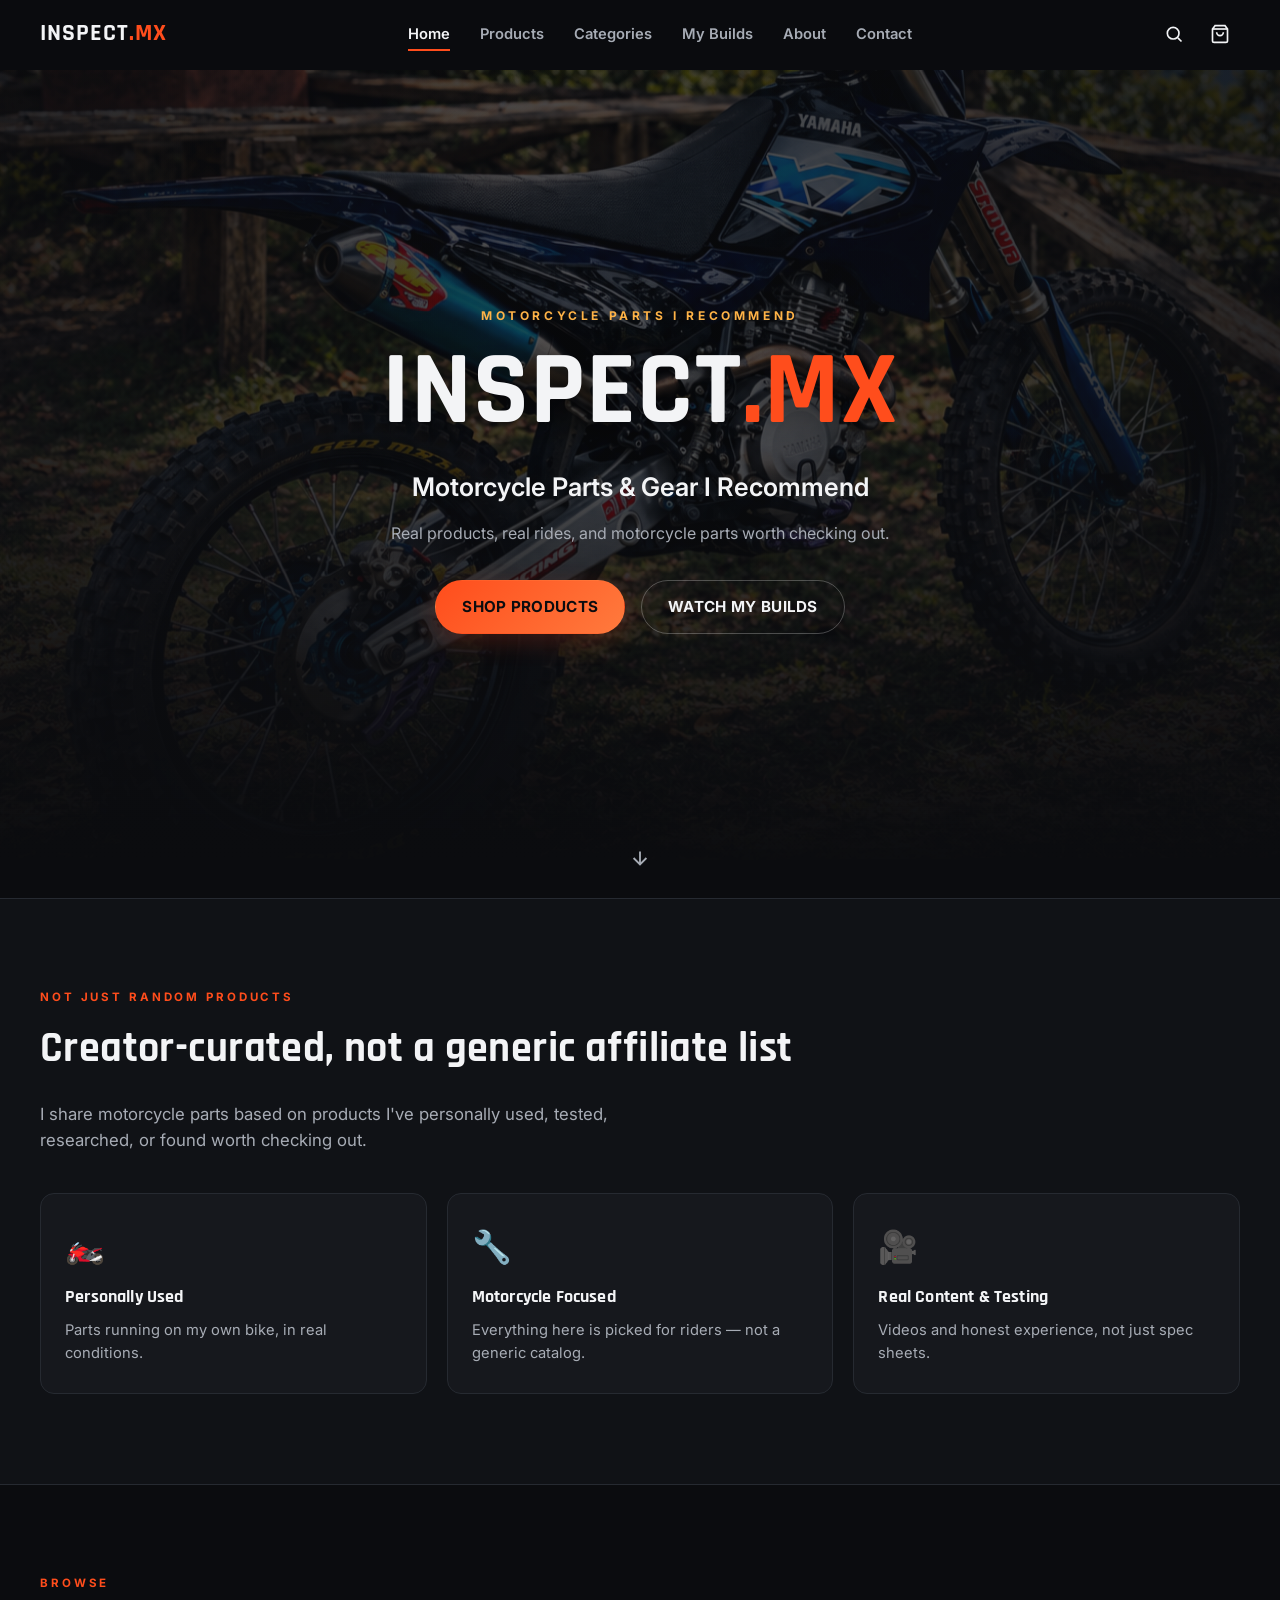
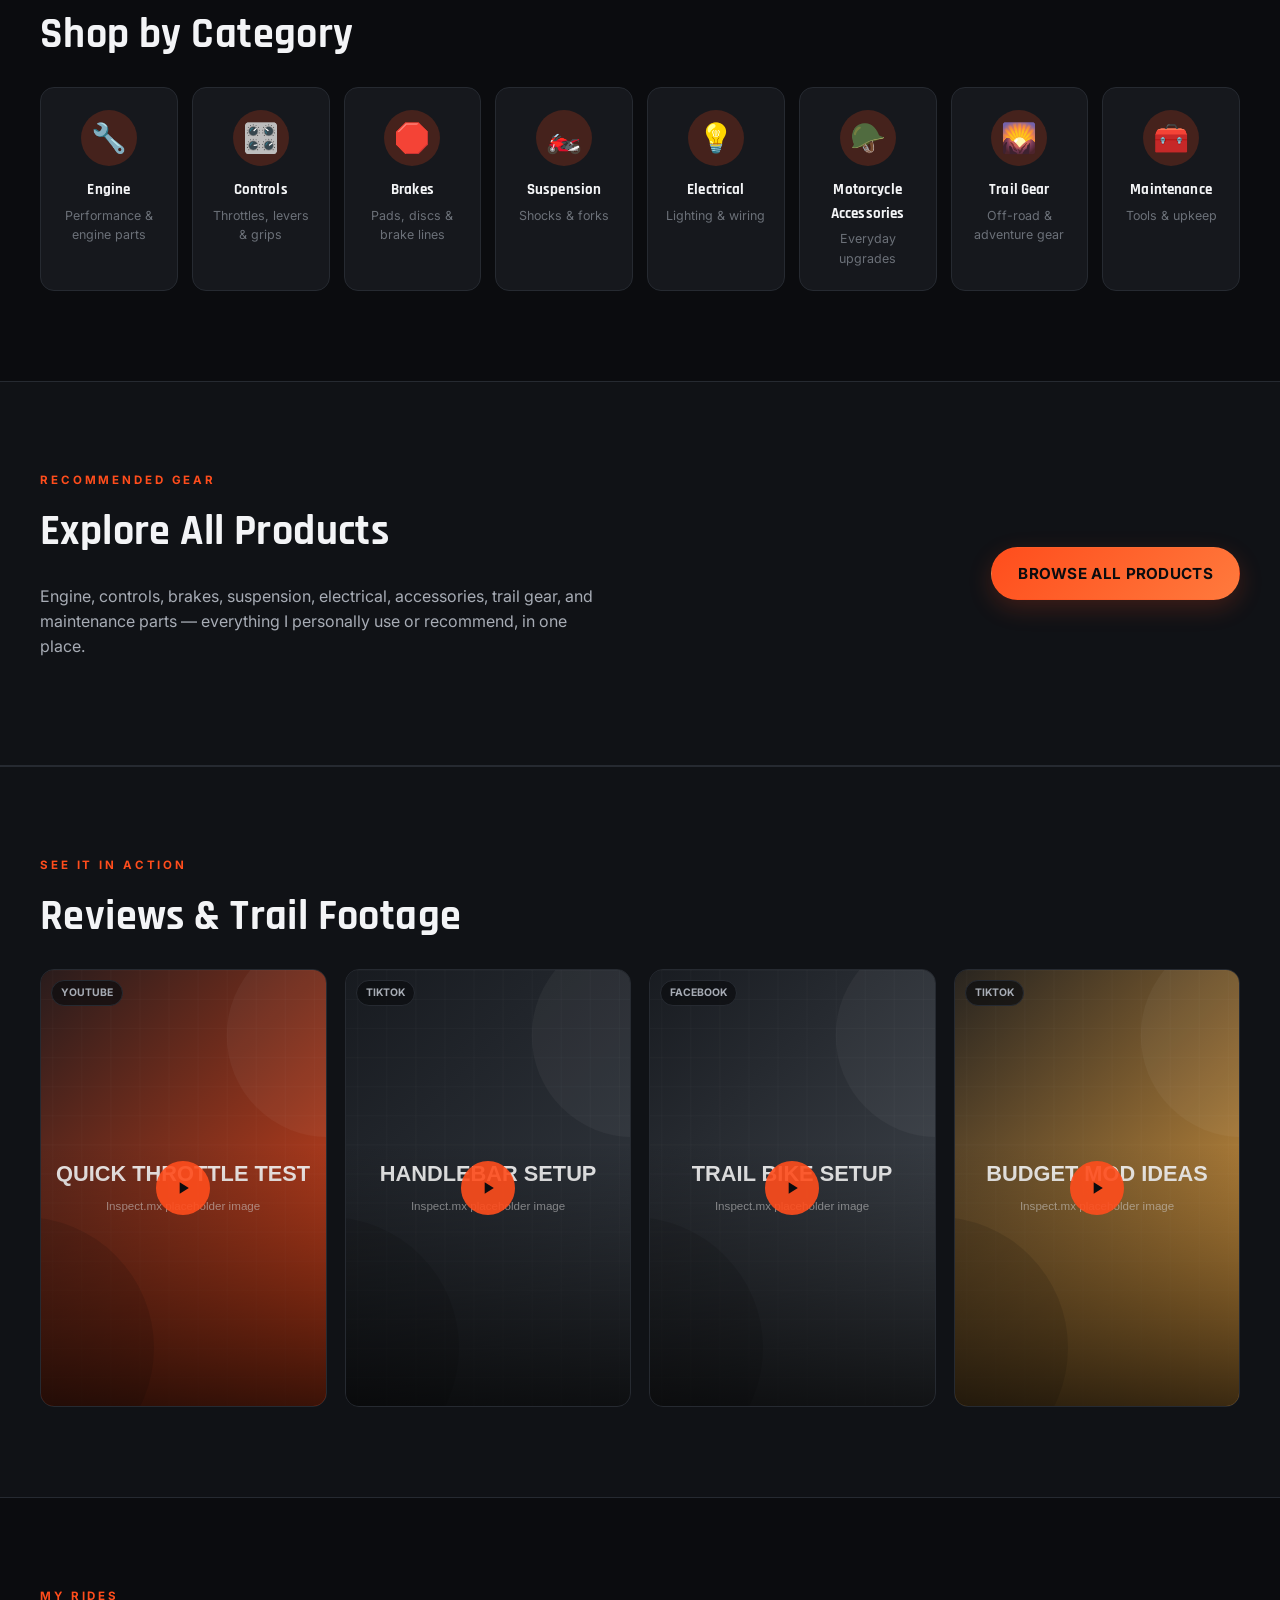
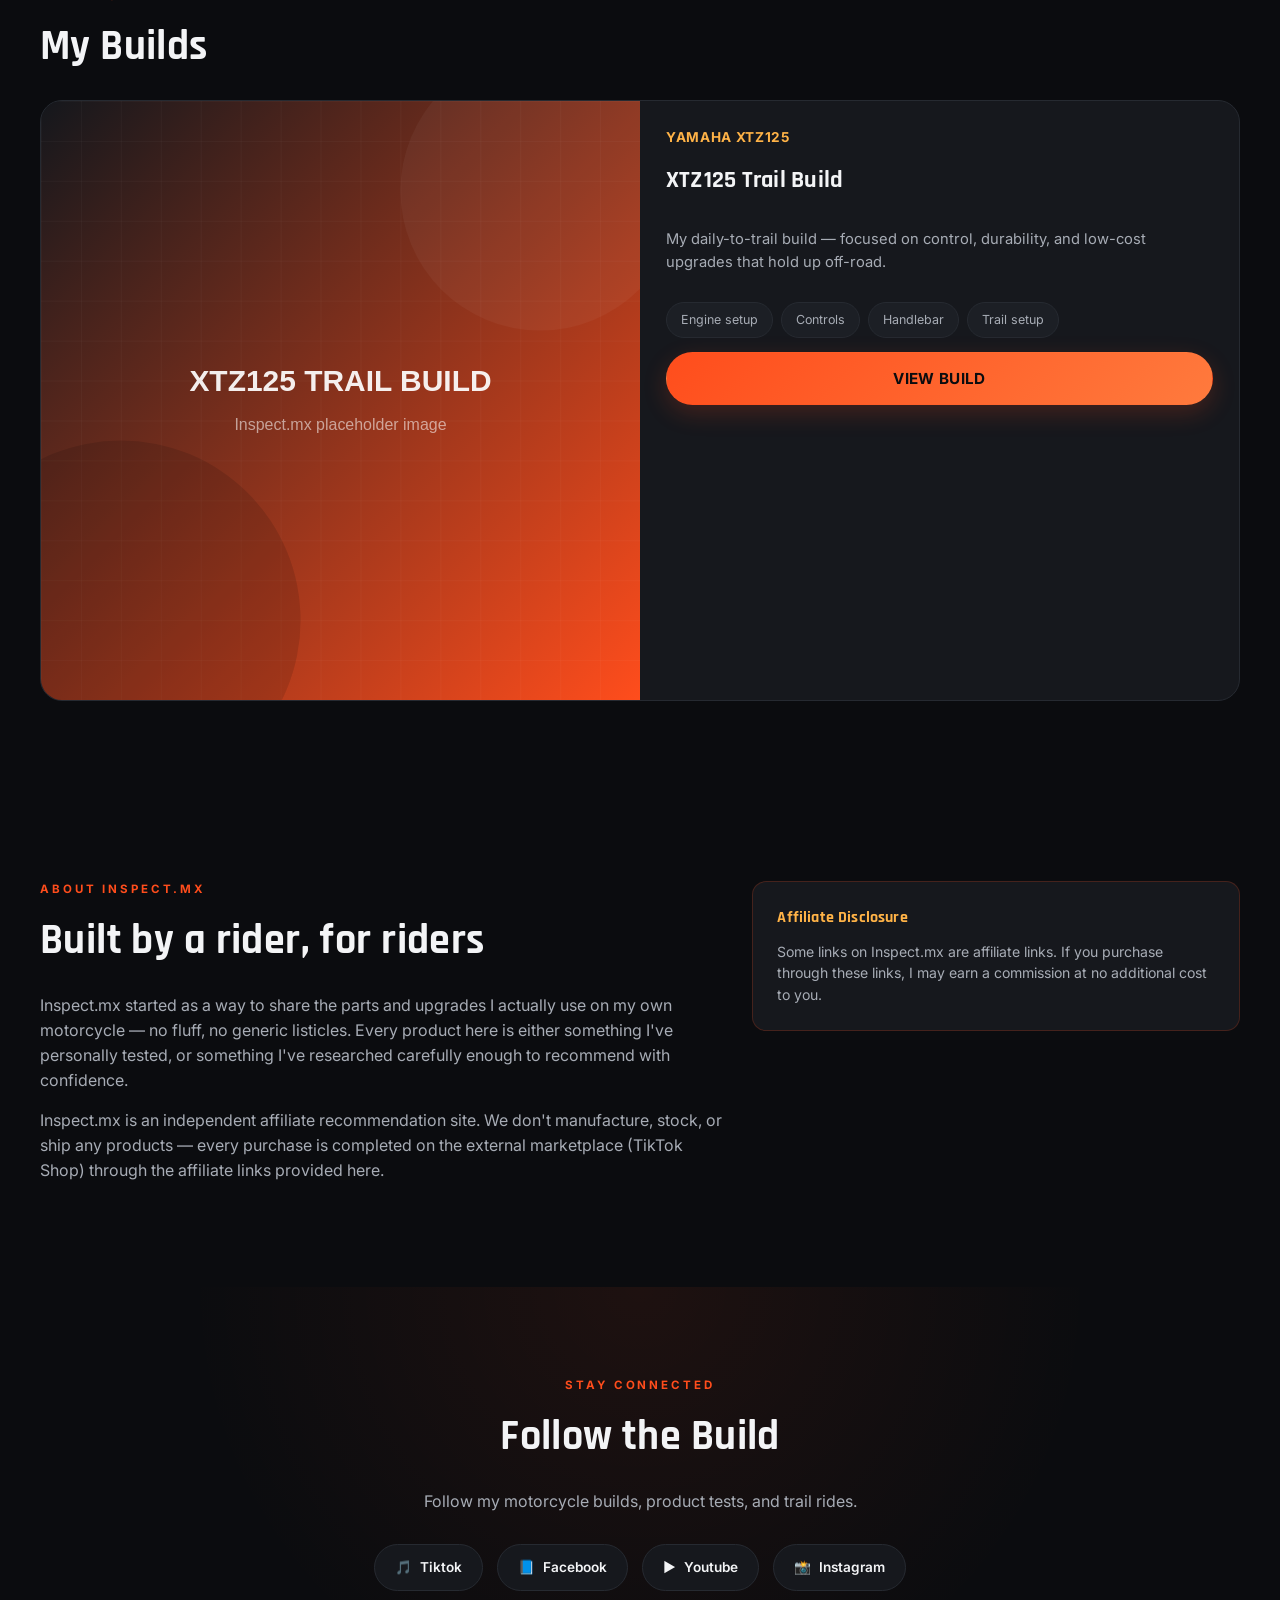
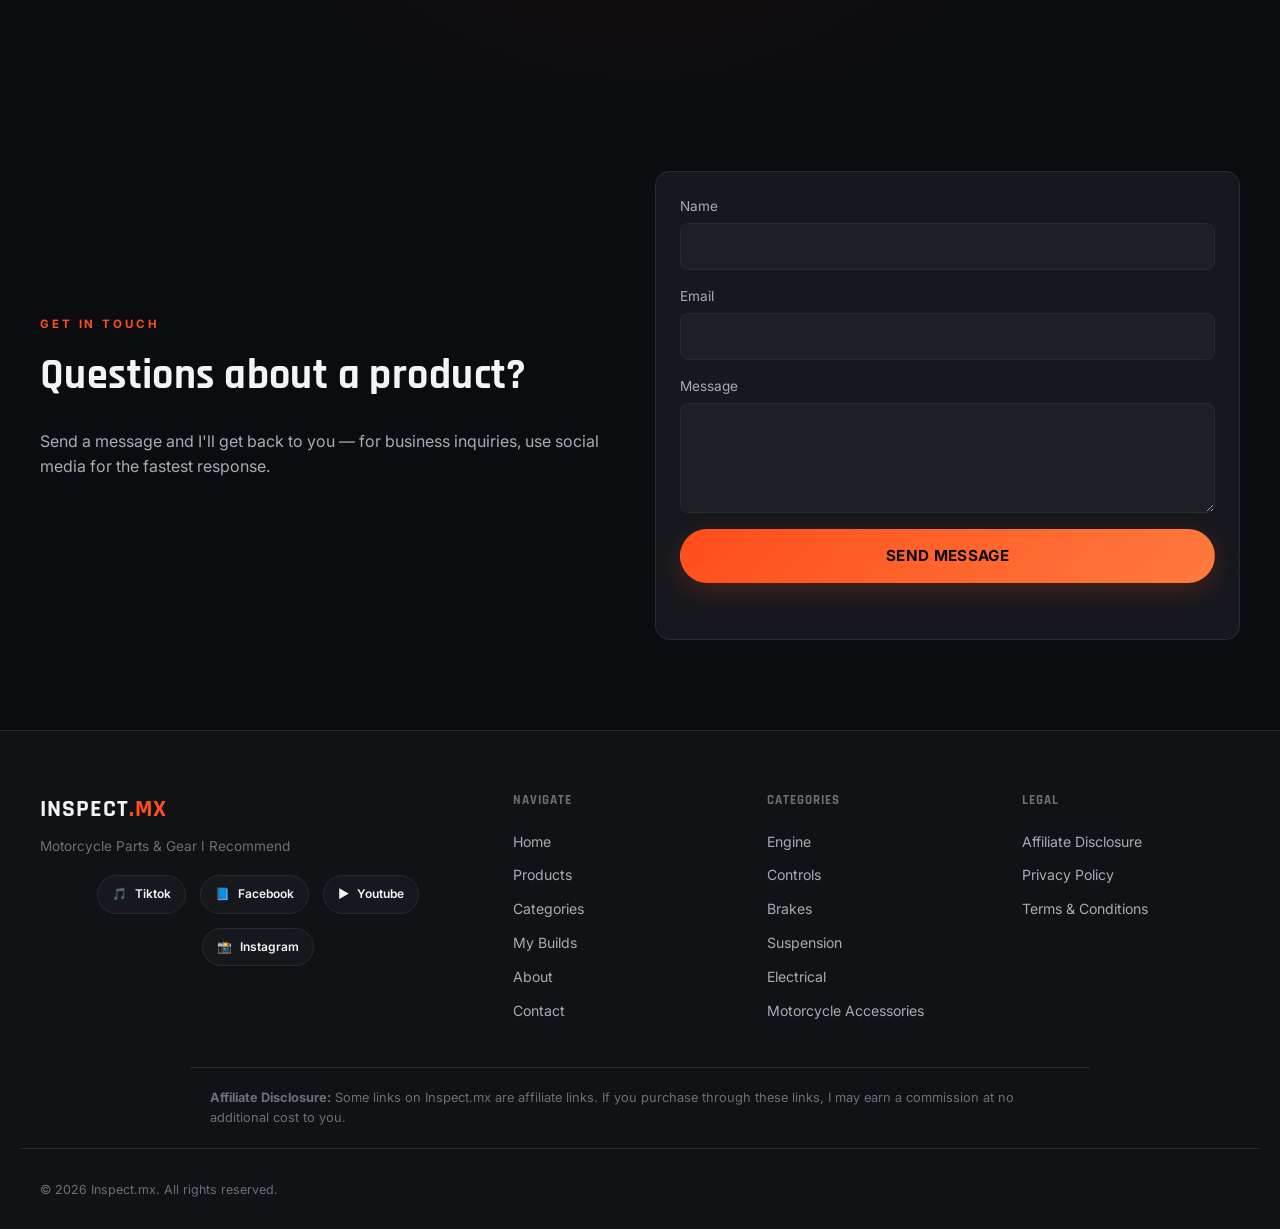
==== index.html @ 33b015ad "Switch buy button and marketplace messaging from Shopee to TikTok Shop Renamed "Buy on Shopee" to "B" ====
<!DOCTYPE html>
<html lang="en">
<head>
<meta charset="UTF-8">
<meta name="viewport" content="width=device-width, initial-scale=1.0">
<title>Inspect.mx — Motorcycle Parts I Recommend</title>
<meta name="description" content="Inspect.mx: motorcycle parts and gear I personally use, test, and recommend. Real products, real rides.">
<link rel="icon" href="data:image/svg+xml,<svg xmlns=%22http://www.w3.org/2000/svg%22 viewBox=%220 0 100 100%22><text y=%22.9em%22 font-size=%2290%22>🏍️</text></svg>">
<link rel="preconnect" href="https://fonts.googleapis.com">
<link rel="preconnect" href="https://fonts.gstatic.com" crossorigin>
<link href="https://fonts.googleapis.com/css2?family=Rajdhani:wght@600;700&family=Inter:wght@400;500;600;700&display=swap" rel="stylesheet">
<link rel="stylesheet" href="css/style.css">
</head>
<body data-page="home">

<!-- ======================= NAVBAR ======================= -->
<header class="navbar" id="navbar">
  <div class="navbar-inner container">
    <a href="#home" class="brand" aria-label="Inspect.mx home">
      <span class="brand-mark">INSPECT<span class="accent">.MX</span></span>
    </a>

    <nav class="nav-links" id="navLinks" aria-label="Primary">
      <a href="#home" class="nav-link" data-section="home">Home</a>
      <a href="products.html" class="nav-link" data-section="products">Products</a>
      <a href="#categories" class="nav-link" data-section="categories">Categories</a>
      <a href="#builds" class="nav-link" data-section="builds">My Builds</a>
      <a href="#about" class="nav-link" data-section="about">About</a>
      <a href="#contact" class="nav-link" data-section="contact">Contact</a>
    </nav>

    <div class="navbar-actions">
      <button class="icon-btn" id="searchToggle" aria-label="Search products" aria-expanded="false">
        <svg viewBox="0 0 24 24" width="20" height="20" fill="none" stroke="currentColor" stroke-width="2"><circle cx="11" cy="11" r="7"/><line x1="21" y1="21" x2="16.65" y2="16.65"/></svg>
      </button>
      <a href="products.html" class="icon-btn" aria-label="View products">
        <svg viewBox="0 0 24 24" width="20" height="20" fill="none" stroke="currentColor" stroke-width="2"><path d="M6 2 3 6v14a2 2 0 0 0 2 2h14a2 2 0 0 0 2-2V6l-3-4Z"/><path d="M3 6h18"/><path d="M16 10a4 4 0 0 1-8 0"/></svg>
      </a>
      <button class="hamburger" id="hamburger" aria-label="Open menu" aria-expanded="false">
        <span></span><span></span><span></span>
      </button>
    </div>
  </div>

  <!-- Expanding search bar -->
  <div class="search-panel" id="searchPanel">
    <div class="container search-panel-inner">
      <svg viewBox="0 0 24 24" width="18" height="18" fill="none" stroke="currentColor" stroke-width="2"><circle cx="11" cy="11" r="7"/><line x1="21" y1="21" x2="16.65" y2="16.65"/></svg>
      <input type="search" id="navSearchInput" placeholder="Search parts — throttle, handlebar, brake, chain…" aria-label="Search products">
    </div>
  </div>
</header>

<!-- Mobile nav drawer -->
<div class="mobile-drawer" id="mobileDrawer">
  <button class="drawer-close" id="drawerClose" aria-label="Close menu">&times;</button>
  <div class="drawer-search">
    <svg viewBox="0 0 24 24" width="17" height="17" fill="none" stroke="currentColor" stroke-width="2"><circle cx="11" cy="11" r="7"/><line x1="21" y1="21" x2="16.65" y2="16.65"/></svg>
    <input type="search" id="drawerSearchInput" placeholder="Search parts…" aria-label="Search products">
  </div>
  <nav aria-label="Mobile primary">
    <a href="#home" class="mobile-link" data-section="home"><span class="mobile-link-icon">🏠</span>Home</a>
    <a href="products.html" class="mobile-link" data-section="products"><span class="mobile-link-icon">🛍️</span>Products</a>
    <a href="#categories" class="mobile-link" data-section="categories"><span class="mobile-link-icon">🗂️</span>Categories</a>
    <a href="#builds" class="mobile-link" data-section="builds"><span class="mobile-link-icon">🏍️</span>My Builds</a>
    <a href="#about" class="mobile-link" data-section="about"><span class="mobile-link-icon">ℹ️</span>About</a>
    <a href="#contact" class="mobile-link" data-section="contact"><span class="mobile-link-icon">✉️</span>Contact</a>
  </nav>
</div>
<div class="drawer-backdrop" id="drawerBackdrop"></div>

<main>

<!-- ======================= HERO ======================= -->
<section class="hero" id="home">
  <div class="hero-bg" style="background-image:url('images/hero-bg.jpg')"></div>
  <div class="hero-overlay"></div>
  <div class="container hero-content">
    <p class="hero-eyebrow reveal">Motorcycle Parts I Recommend</p>
    <h1 class="hero-title reveal">INSPECT<span class="accent">.MX</span></h1>
    <p class="hero-subtitle reveal">Motorcycle Parts &amp; Gear I Recommend</p>
    <p class="hero-tagline reveal">Real products, real rides, and motorcycle parts worth checking out.</p>
    <div class="hero-actions reveal">
      <a href="products.html" class="btn btn-primary">Shop Products</a>
      <a href="#videos" class="btn btn-outline">Watch My Builds</a>
    </div>
  </div>
  <a href="#trust" class="scroll-cue" aria-label="Scroll down">
    <svg viewBox="0 0 24 24" width="22" height="22" fill="none" stroke="currentColor" stroke-width="2"><path d="M12 5v14M5 12l7 7 7-7"/></svg>
  </a>
</section>

<!-- ======================= TRUST SECTION ======================= -->
<section class="trust" id="trust">
  <div class="container">
    <p class="section-eyebrow">Not just random products</p>
    <h2 class="section-title">Creator-curated, not a generic affiliate list</h2>
    <p class="trust-text">I share motorcycle parts based on products I've personally used, tested, researched, or found worth checking out.</p>
    <div class="trust-grid">
      <div class="trust-card">
        <span class="trust-icon">🏍️</span>
        <h3>Personally Used</h3>
        <p>Parts running on my own bike, in real conditions.</p>
      </div>
      <div class="trust-card">
        <span class="trust-icon">🔧</span>
        <h3>Motorcycle Focused</h3>
        <p>Everything here is picked for riders — not a generic catalog.</p>
      </div>
      <div class="trust-card">
        <span class="trust-icon">🎥</span>
        <h3>Real Content &amp; Testing</h3>
        <p>Videos and honest experience, not just spec sheets.</p>
      </div>
    </div>
  </div>
</section>

<!-- ======================= CATEGORIES ======================= -->
<section class="categories" id="categories">
  <div class="container">
    <p class="section-eyebrow">Browse</p>
    <h2 class="section-title">Shop by Category</h2>
    <div class="category-grid" id="categoryGrid"><!-- injected by main.js --></div>
  </div>
</section>

<!-- ======================= PRODUCTS TEASER ======================= -->
<section class="products-teaser" id="products-teaser">
  <div class="container products-teaser-inner">
    <div class="products-teaser-copy">
      <p class="section-eyebrow">Recommended Gear</p>
      <h2 class="section-title">Explore All Products</h2>
      <p class="products-teaser-text">Engine, controls, brakes, suspension, electrical, accessories, trail gear, and maintenance parts — everything I personally use or recommend, in one place.</p>
    </div>
    <a href="products.html" class="btn btn-primary">Browse All Products</a>
  </div>
</section>

<!-- ======================= VIDEOS ======================= -->
<section class="videos" id="videos">
  <div class="container">
    <p class="section-eyebrow">See It In Action</p>
    <h2 class="section-title">Reviews &amp; Trail Footage</h2>
    <div class="video-grid" id="videoGrid"><!-- injected by main.js --></div>
  </div>
</section>

<!-- ======================= MY BUILDS ======================= -->
<section class="builds" id="builds">
  <div class="container">
    <p class="section-eyebrow">My Rides</p>
    <h2 class="section-title">My Builds</h2>
    <div class="build-list" id="buildList"><!-- injected by main.js --></div>
  </div>
</section>

<!-- ======================= ABOUT ======================= -->
<section class="about" id="about">
  <div class="container about-grid">
    <div>
      <p class="section-eyebrow">About Inspect.mx</p>
      <h2 class="section-title">Built by a rider, for riders</h2>
      <p class="about-text">
        Inspect.mx started as a way to share the parts and upgrades I actually use on my own motorcycle — no fluff,
        no generic listicles. Every product here is either something I've personally tested, or something I've
        researched carefully enough to recommend with confidence.
      </p>
      <p class="about-text">
        Inspect.mx is an independent affiliate recommendation site. We don't manufacture, stock, or ship any products —
        every purchase is completed on the external marketplace (TikTok Shop) through the affiliate links provided here.
      </p>
    </div>
    <div class="about-disclosure-card">
      <h3>Affiliate Disclosure</h3>
      <p>Some links on Inspect.mx are affiliate links. If you purchase through these links, I may earn a commission at no additional cost to you.</p>
    </div>
  </div>
</section>

<!-- ======================= FOLLOW / SOCIAL ======================= -->
<section class="follow" id="follow">
  <div class="container">
    <p class="section-eyebrow">Stay Connected</p>
    <h2 class="section-title">Follow the Build</h2>
    <p class="follow-text">Follow my motorcycle builds, product tests, and trail rides.</p>
    <div class="social-row" id="socialRow"><!-- injected by main.js --></div>
  </div>
</section>

<!-- ======================= CONTACT ======================= -->
<section class="contact" id="contact">
  <div class="container contact-inner">
    <div>
      <p class="section-eyebrow">Get In Touch</p>
      <h2 class="section-title">Questions about a product?</h2>
      <p class="contact-text">Send a message and I'll get back to you — for business inquiries, use social media for the fastest response.</p>
    </div>
    <form class="contact-form" id="contactForm">
      <label class="field">
        <span>Name</span>
        <input type="text" name="name" required autocomplete="name">
      </label>
      <label class="field">
        <span>Email</span>
        <input type="email" name="email" required autocomplete="email">
      </label>
      <label class="field">
        <span>Message</span>
        <textarea name="message" rows="4" required></textarea>
      </label>
      <button type="submit" class="btn btn-primary btn-block">Send Message</button>
      <p class="form-note" id="contactNote" role="status" aria-live="polite"></p>
    </form>
  </div>
</section>

</main>

<!-- ======================= FOOTER ======================= -->
<footer class="footer">
  <div class="container footer-grid">
    <div class="footer-brand">
      <span class="brand-mark">INSPECT<span class="accent">.MX</span></span>
      <p>Motorcycle Parts &amp; Gear I Recommend</p>
      <div class="social-row footer-social" id="footerSocialRow"><!-- injected by main.js --></div>
    </div>

    <div class="footer-col">
      <h4>Navigate</h4>
      <a href="#home">Home</a>
      <a href="products.html">Products</a>
      <a href="#categories">Categories</a>
      <a href="#builds">My Builds</a>
      <a href="#about">About</a>
      <a href="#contact">Contact</a>
    </div>

    <div class="footer-col" id="footerCategories">
      <h4>Categories</h4>
      <!-- injected by main.js -->
    </div>

    <div class="footer-col">
      <h4>Legal</h4>
      <a href="#" id="footerDisclosureLink">Affiliate Disclosure</a>
      <a href="#" data-modal="privacy">Privacy Policy</a>
      <a href="#" data-modal="terms">Terms &amp; Conditions</a>
    </div>
  </div>

  <div class="footer-disclosure container">
    <strong>Affiliate Disclosure:</strong> Some links on Inspect.mx are affiliate links. If you purchase through these links, I may earn a commission at no additional cost to you.
  </div>

  <div class="footer-bottom container">
    <p>&copy; 2026 Inspect.mx. All rights reserved.</p>
  </div>
</footer>

<!-- Sticky mobile bottom tab bar -->
<nav class="mobile-tabbar" id="mobileTabbar" aria-label="Mobile quick navigation">
  <a href="#home" class="tab-item" data-section="home">
    <svg viewBox="0 0 24 24" width="21" height="21" fill="none" stroke="currentColor" stroke-width="2"><path d="M3 11 12 3l9 8"/><path d="M5 10v10h14V10"/></svg>
    <span>Home</span>
  </a>
  <a href="#categories" class="tab-item" data-section="categories">
    <svg viewBox="0 0 24 24" width="21" height="21" fill="none" stroke="currentColor" stroke-width="2"><rect x="3" y="3" width="7" height="7" rx="1.5"/><rect x="14" y="3" width="7" height="7" rx="1.5"/><rect x="3" y="14" width="7" height="7" rx="1.5"/><rect x="14" y="14" width="7" height="7" rx="1.5"/></svg>
    <span>Categories</span>
  </a>
  <button class="tab-item tab-search" id="tabSearchBtn" aria-label="Search products">
    <span class="tab-search-circle">
      <svg viewBox="0 0 24 24" width="20" height="20" fill="none" stroke="currentColor" stroke-width="2"><circle cx="11" cy="11" r="7"/><line x1="21" y1="21" x2="16.65" y2="16.65"/></svg>
    </span>
    <span>Search</span>
  </button>
  <a href="products.html" class="tab-item" data-section="products">
    <svg viewBox="0 0 24 24" width="21" height="21" fill="none" stroke="currentColor" stroke-width="2"><path d="M6 2 3 6v14a2 2 0 0 0 2 2h14a2 2 0 0 0 2-2V6l-3-4Z"/><path d="M3 6h18"/><path d="M16 10a4 4 0 0 1-8 0"/></svg>
    <span>Shop</span>
  </a>
  <a href="#builds" class="tab-item" data-section="builds">
    <svg viewBox="0 0 24 24" width="21" height="21" fill="none" stroke="currentColor" stroke-width="2"><circle cx="6" cy="17" r="3"/><circle cx="18" cy="17" r="3"/><path d="M6 17 10 9h5l3 5"/><path d="M10 9 8 6h-2"/></svg>
    <span>Builds</span>
  </a>
</nav>

<!-- ======================= PRODUCT DETAIL MODAL ======================= -->
<div class="modal-backdrop" id="productModal" role="dialog" aria-modal="true" aria-labelledby="modalProductName">
  <div class="modal product-modal">
    <button class="modal-close" id="modalClose" aria-label="Close">&times;</button>
    <div class="modal-scroll" id="modalScroll"><!-- injected by main.js --></div>
  </div>
</div>

<!-- ======================= SIMPLE INFO MODAL (privacy/terms) ======================= -->
<div class="modal-backdrop" id="infoModal" role="dialog" aria-modal="true" aria-labelledby="infoModalTitle">
  <div class="modal info-modal">
    <button class="modal-close" id="infoModalClose" aria-label="Close">&times;</button>
    <h3 id="infoModalTitle"></h3>
    <div id="infoModalBody"></div>
  </div>
</div>

<script src="js/products.js"></script>
<script src="js/common.js"></script>
<script src="js/main.js"></script>
</body>
</html>
---- css/style.css ----
/* =========================================================
   Inspect.mx — Design Tokens
   ========================================================= */
:root {
  --bg: #0b0c0f;
  --bg-alt: #101216;
  --surface: #16181d;
  --surface-2: #1c1f25;
  --border: #262a31;
  --text: #f3f4f6;
  --text-dim: #a7acb5;
  --text-faint: #6b7078;

  --accent: #ff4d1c;
  --accent-hover: #ff6a3d;
  --accent-dim: #ff4d1c33;
  --accent-2: #ffb347;

  --success: #3ddc84;

  --radius-sm: 8px;
  --radius: 14px;
  --radius-lg: 22px;

  --shadow-sm: 0 2px 10px rgba(0,0,0,0.25);
  --shadow-md: 0 10px 30px rgba(0,0,0,0.35);
  --shadow-lg: 0 20px 50px rgba(0,0,0,0.45);

  --font-display: "Rajdhani", "Inter", sans-serif;
  --font-body: "Inter", system-ui, sans-serif;

  --nav-h: 68px;
  --container-w: 1240px;

  --ease: cubic-bezier(.22,.8,.28,1);
}

/* =========================================================
   Reset & base
   ========================================================= */
* { box-sizing: border-box; }
html { scroll-behavior: smooth; }

body {
  margin: 0;
  background: var(--bg);
  color: var(--text);
  font-family: var(--font-body);
  line-height: 1.55;
  -webkit-font-smoothing: antialiased;
  overflow-x: hidden;
}

img { max-width: 100%; display: block; }
a { color: inherit; text-decoration: none; }
button { font: inherit; }
input, textarea { font: inherit; }
ul { margin: 0; padding: 0; list-style: none; }
h1, h2, h3, h4 { margin: 0; font-family: var(--font-display); font-weight: 700; letter-spacing: 0.01em; }

.accent { color: var(--accent); }

.container {
  max-width: var(--container-w);
  margin: 0 auto;
  padding: 0 20px;
}

.hidden { display: none !important; }

@media (prefers-reduced-motion: reduce) {
  *, *::before, *::after { animation-duration: 0.001ms !important; animation-iteration-count: 1 !important; transition-duration: 0.001ms !important; scroll-behavior: auto !important; }
}

/* Reveal-on-scroll utility */
.reveal { opacity: 0; transform: translateY(18px); }
.reveal.in-view {
  animation: revealUp 0.7s var(--ease) forwards;
}
@keyframes revealUp {
  to { opacity: 1; transform: translateY(0); }
}

/* =========================================================
   Buttons
   ========================================================= */
.btn {
  display: inline-flex;
  align-items: center;
  justify-content: center;
  gap: 8px;
  padding: 14px 26px;
  border-radius: 999px;
  font-weight: 700;
  font-size: 0.95rem;
  letter-spacing: 0.02em;
  border: 1.5px solid transparent;
  cursor: pointer;
  transition: transform 0.2s var(--ease), box-shadow 0.2s var(--ease), background 0.2s var(--ease), border-color 0.2s var(--ease);
  white-space: nowrap;
  text-transform: uppercase;
}
.btn:active { transform: scale(0.97); }

.btn-primary {
  background: linear-gradient(135deg, var(--accent), #ff7a3d);
  color: #0b0c0f;
  box-shadow: 0 8px 24px var(--accent-dim);
}
.btn-primary:hover { transform: translateY(-2px); box-shadow: 0 12px 30px var(--accent-dim); background: linear-gradient(135deg, var(--accent-hover), #ff8d59); }

.btn-outline {
  background: transparent;
  color: var(--text);
  border-color: rgba(255,255,255,0.25);
}
.btn-outline:hover { border-color: var(--accent); color: var(--accent); transform: translateY(-2px); }

.btn-block { width: 100%; }

.btn-sm { padding: 10px 18px; font-size: 0.8rem; }

/* =========================================================
   Navbar
   ========================================================= */
.navbar {
  position: sticky;
  top: 0;
  z-index: 100;
  background: rgba(11,12,15,0.7);
  backdrop-filter: blur(14px) saturate(140%);
  -webkit-backdrop-filter: blur(14px) saturate(140%);
  border-bottom: 1px solid transparent;
  transition: border-color 0.3s var(--ease), background 0.3s var(--ease);
}
.navbar.scrolled {
  border-bottom-color: var(--border);
  background: rgba(11,12,15,0.92);
}

.navbar-inner {
  height: var(--nav-h);
  display: flex;
  align-items: center;
  justify-content: space-between;
  gap: 20px;
}

.brand-mark {
  font-family: var(--font-display);
  font-weight: 700;
  font-size: 1.5rem;
  letter-spacing: 0.04em;
}

.nav-links {
  display: none;
  align-items: center;
  gap: 30px;
}
.nav-link {
  font-size: 0.92rem;
  font-weight: 600;
  color: var(--text-dim);
  position: relative;
  padding: 6px 0;
  transition: color 0.2s;
}
.nav-link::after {
  content: "";
  position: absolute;
  left: 0; bottom: 0;
  width: 0; height: 2px;
  background: var(--accent);
  transition: width 0.25s var(--ease);
}
.nav-link:hover { color: var(--text); }
.nav-link:hover::after { width: 100%; }
.nav-link.active { color: var(--text); }
.nav-link.active::after { width: 100%; }

.navbar-actions {
  display: flex;
  align-items: center;
  gap: 6px;
}
.icon-btn {
  display: inline-flex;
  align-items: center;
  justify-content: center;
  width: 40px; height: 40px;
  border-radius: 50%;
  background: transparent;
  border: none;
  color: var(--text);
  cursor: pointer;
  transition: background 0.2s;
}
.icon-btn:hover { background: var(--surface-2); color: var(--accent); }

.hamburger {
  display: inline-flex;
  flex-direction: column;
  justify-content: center;
  gap: 5px;
  width: 40px; height: 40px;
  background: none;
  border: none;
  cursor: pointer;
}
.hamburger span {
  display: block;
  width: 20px; height: 2px;
  background: var(--text);
  margin: 0 auto;
  transition: transform 0.25s var(--ease), opacity 0.2s;
}
.hamburger[aria-expanded="true"] span:nth-child(1) { transform: translateY(7px) rotate(45deg); }
.hamburger[aria-expanded="true"] span:nth-child(2) { opacity: 0; }
.hamburger[aria-expanded="true"] span:nth-child(3) { transform: translateY(-7px) rotate(-45deg); }

/* Search panel */
.search-panel {
  max-height: 0;
  overflow: hidden;
  transition: max-height 0.3s var(--ease);
  border-bottom: 1px solid transparent;
}
.search-panel.open { max-height: 80px; border-bottom-color: var(--border); }
.search-panel-inner {
  display: flex;
  align-items: center;
  gap: 10px;
  padding: 14px 20px;
  color: var(--text-faint);
}
.search-panel-inner input {
  flex: 1;
  background: transparent;
  border: none;
  outline: none;
  color: var(--text);
  font-size: 0.95rem;
}
.search-panel-inner input::placeholder { color: var(--text-faint); }

/* Mobile drawer */
.mobile-drawer {
  position: fixed;
  top: 0; right: 0;
  width: min(82vw, 320px);
  height: 100vh;
  background: var(--surface);
  border-left: 1px solid var(--border);
  z-index: 200;
  transform: translateX(100%);
  transition: transform 0.3s var(--ease);
  padding: 24px 24px 24px;
  overflow-y: auto;
}
.mobile-drawer.open { transform: translateX(0); }

.drawer-close {
  display: flex;
  align-items: center;
  justify-content: center;
  width: 40px; height: 40px;
  margin-left: auto;
  margin-bottom: 18px;
  border-radius: 50%;
  background: var(--surface-2);
  border: 1px solid var(--border);
  color: var(--text);
  font-size: 1.4rem;
  line-height: 1;
  cursor: pointer;
  transition: background 0.2s, color 0.2s;
}
.drawer-close:hover { background: var(--accent); color: #0b0c0f; }

.drawer-search {
  display: flex;
  align-items: center;
  gap: 10px;
  background: var(--surface-2);
  border: 1px solid var(--border);
  border-radius: 999px;
  padding: 11px 16px;
  color: var(--text-faint);
  margin-bottom: 20px;
}
.drawer-search input {
  flex: 1;
  background: transparent;
  border: none;
  outline: none;
  color: var(--text);
  font-size: 0.92rem;
  min-width: 0;
}
.drawer-search input::placeholder { color: var(--text-faint); }

.mobile-link {
  display: flex;
  align-items: center;
  gap: 12px;
  padding: 15px 6px;
  font-weight: 700;
  font-size: 1.02rem;
  border-bottom: 1px solid var(--border);
  color: var(--text-dim);
  transition: color 0.2s, padding-left 0.2s;
}
.mobile-link-icon { font-size: 1.15rem; width: 24px; text-align: center; }
.mobile-link:hover, .mobile-link.active { color: var(--text); padding-left: 10px; }
.mobile-link.active { color: var(--accent); }
.drawer-backdrop {
  position: fixed; inset: 0;
  background: rgba(0,0,0,0.55);
  z-index: 190;
  opacity: 0;
  pointer-events: none;
  transition: opacity 0.3s var(--ease);
}
.drawer-backdrop.open { opacity: 1; pointer-events: auto; }

@media (min-width: 900px) {
  .nav-links { display: flex; }
  .hamburger { display: none; }
}

/* =========================================================
   Hero
   ========================================================= */
.hero {
  position: relative;
  min-height: 92vh;
  display: flex;
  flex-direction: column;
  align-items: center;
  justify-content: center;
  text-align: center;
  overflow: hidden;
  padding: 40px 0 80px;
}
.hero-bg {
  position: absolute; inset: 0;
  background-size: cover;
  background-position: center bottom;
  transform: scale(1.05);
  will-change: transform;
}
.hero-overlay {
  position: absolute; inset: 0;
  background:
    linear-gradient(180deg, rgba(11,12,15,0.55) 0%, rgba(11,12,15,0.62) 45%, var(--bg) 96%),
    radial-gradient(circle at 50% 38%, rgba(11,12,15,0.15), rgba(11,12,15,0.7) 75%);
}
.hero-content { position: relative; z-index: 2; max-width: 760px; }

.hero-eyebrow {
  text-transform: uppercase;
  letter-spacing: 0.3em;
  font-size: 0.75rem;
  font-weight: 700;
  color: var(--accent-2);
  margin-bottom: 18px;
}
.hero-title {
  font-size: clamp(3rem, 14vw, 6.5rem);
  line-height: 0.95;
  margin-bottom: 10px;
  text-shadow: 0 10px 40px rgba(0,0,0,0.5);
}
.hero-subtitle {
  font-size: clamp(1.1rem, 3vw, 1.6rem);
  font-weight: 600;
  color: var(--text);
  margin-bottom: 14px;
}
.hero-tagline {
  color: var(--text-dim);
  max-width: 520px;
  margin: 0 auto 34px;
  font-size: 1rem;
}
.hero-actions {
  display: flex;
  gap: 16px;
  justify-content: center;
  flex-wrap: wrap;
}

.reveal[style] { } /* placeholder to keep specificity simple */
.hero-eyebrow.reveal.in-view { animation-delay: 0s; }
.hero-title.reveal.in-view { animation-delay: 0.08s; }
.hero-subtitle.reveal.in-view { animation-delay: 0.16s; }
.hero-tagline.reveal.in-view { animation-delay: 0.24s; }
.hero-actions.reveal.in-view { animation-delay: 0.32s; }

.scroll-cue {
  position: absolute;
  bottom: 22px;
  left: 50%;
  transform: translateX(-50%);
  color: var(--text-dim);
  animation: bounce 2.2s infinite;
  z-index: 2;
}
@keyframes bounce {
  0%, 100% { transform: translate(-50%, 0); }
  50% { transform: translate(-50%, 8px); }
}

/* =========================================================
   Section headings
   ========================================================= */
section { padding: 90px 0; scroll-margin-top: var(--nav-h); }
.section-eyebrow {
  text-transform: uppercase;
  letter-spacing: 0.25em;
  font-size: 0.72rem;
  font-weight: 700;
  color: var(--accent);
  margin: 0 0 10px;
}
.section-title {
  font-size: clamp(1.8rem, 4vw, 2.6rem);
  margin-bottom: 20px;
}

/* =========================================================
   Trust section
   ========================================================= */
.trust { background: var(--bg-alt); border-top: 1px solid var(--border); border-bottom: 1px solid var(--border); }
.trust-text { color: var(--text-dim); max-width: 640px; font-size: 1.05rem; margin-bottom: 40px; }
.trust-grid {
  display: grid;
  gap: 20px;
  grid-template-columns: 1fr;
}
.trust-card {
  background: var(--surface);
  border: 1px solid var(--border);
  border-radius: var(--radius);
  padding: 28px 24px;
  transition: transform 0.25s var(--ease), border-color 0.25s var(--ease);
}
.trust-card:hover { transform: translateY(-4px); border-color: var(--accent); }
.trust-icon { font-size: 2rem; display: block; margin-bottom: 12px; }
.trust-card h3 { font-size: 1.1rem; margin-bottom: 8px; }
.trust-card p { color: var(--text-dim); font-size: 0.92rem; margin: 0; }

@media (min-width: 700px) {
  .trust-grid { grid-template-columns: repeat(3, 1fr); }
}

/* =========================================================
   Categories
   ========================================================= */
.category-grid {
  display: grid;
  grid-template-columns: repeat(2, 1fr);
  gap: 14px;
}
.category-card {
  background: var(--surface);
  border: 1px solid var(--border);
  border-radius: var(--radius);
  padding: 22px 16px;
  text-align: center;
  cursor: pointer;
  transition: transform 0.25s var(--ease), border-color 0.25s var(--ease), background 0.25s var(--ease);
}
.category-card:hover, .category-card:focus-visible {
  transform: translateY(-5px);
  border-color: var(--accent);
  background: var(--surface-2);
}
.category-card .cat-icon {
  font-size: 1.8rem;
  display: inline-flex;
  align-items: center;
  justify-content: center;
  width: 56px; height: 56px;
  border-radius: 50%;
  background: var(--accent-dim);
  margin-bottom: 12px;
  transition: transform 0.25s var(--ease);
}
.category-card:hover .cat-icon { transform: scale(1.1) rotate(-6deg); }
.category-card h3 { font-size: 0.95rem; margin-bottom: 4px; }
.category-card p { color: var(--text-faint); font-size: 0.78rem; margin: 0; }

@media (min-width: 640px) { .category-grid { grid-template-columns: repeat(4, 1fr); } }
@media (min-width: 1000px) { .category-grid { grid-template-columns: repeat(8, 1fr); } }

/* =========================================================
   Products teaser (homepage)
   ========================================================= */
.products-teaser { background: var(--bg-alt); border-top: 1px solid var(--border); border-bottom: 1px solid var(--border); }
.products-teaser-inner {
  display: flex;
  flex-direction: column;
  gap: 24px;
  align-items: flex-start;
}
.products-teaser-text { color: var(--text-dim); max-width: 560px; }
@media (min-width: 760px) {
  .products-teaser-inner { flex-direction: row; align-items: center; justify-content: space-between; gap: 30px; }
}

/* =========================================================
   Page header (non-homepage pages, e.g. products.html)
   ========================================================= */
.page-header { padding: calc(var(--nav-h) + 34px) 0 10px; }
.breadcrumb { color: var(--text-faint); font-size: 0.82rem; margin-bottom: 16px; }
.breadcrumb a { color: var(--text-dim); transition: color 0.2s; }
.breadcrumb a:hover { color: var(--accent); }
.page-header-text { color: var(--text-dim); max-width: 620px; margin-bottom: 6px; }

/* =========================================================
   Products toolbar
   ========================================================= */
.product-toolbar {
  display: flex;
  flex-direction: column;
  gap: 16px;
  margin-bottom: 8px;
}
.filter-chips {
  display: flex;
  gap: 8px;
  overflow-x: auto;
  padding-bottom: 4px;
  scrollbar-width: none;
}
.filter-chips::-webkit-scrollbar { display: none; }
.chip {
  flex: 0 0 auto;
  padding: 9px 18px;
  border-radius: 999px;
  border: 1px solid var(--border);
  background: var(--surface);
  color: var(--text-dim);
  font-size: 0.85rem;
  font-weight: 600;
  cursor: pointer;
  transition: all 0.2s var(--ease);
}
.chip:hover { border-color: var(--accent); color: var(--text); }
.chip.active { background: var(--accent); border-color: var(--accent); color: #0b0c0f; }

.product-search {
  display: flex;
  align-items: center;
  gap: 8px;
  background: var(--surface);
  border: 1px solid var(--border);
  border-radius: 999px;
  padding: 10px 16px;
  color: var(--text-faint);
}
.product-search input {
  flex: 1;
  background: transparent;
  border: none;
  outline: none;
  color: var(--text);
  font-size: 0.9rem;
  min-width: 0;
}
.product-search input::placeholder { color: var(--text-faint); }

.results-meta { color: var(--text-faint); font-size: 0.82rem; margin: 6px 0 22px; }

@media (min-width: 760px) {
  .product-toolbar { flex-direction: row; align-items: center; justify-content: space-between; }
  .product-search { width: 280px; }
}

/* =========================================================
   Product grid & cards
   ========================================================= */
.product-grid {
  display: grid;
  grid-template-columns: repeat(2, 1fr);
  gap: 14px;
}
@media (min-width: 640px) { .product-grid { grid-template-columns: repeat(3, 1fr); gap: 20px; } }
@media (min-width: 1000px) { .product-grid { grid-template-columns: repeat(4, 1fr); } }

.product-card {
  background: var(--surface);
  border: 1px solid var(--border);
  border-radius: var(--radius);
  overflow: hidden;
  cursor: pointer;
  display: flex;
  flex-direction: column;
  transition: transform 0.3s var(--ease), box-shadow 0.3s var(--ease), border-color 0.3s var(--ease);
  animation: cardIn 0.5s var(--ease) both;
}
@keyframes cardIn { from { opacity: 0; transform: translateY(14px); } to { opacity: 1; transform: translateY(0); } }

.product-card:hover {
  transform: translateY(-6px);
  box-shadow: var(--shadow-md);
  border-color: rgba(255,77,28,0.4);
}

.product-media {
  position: relative;
  aspect-ratio: 1 / 1;
  overflow: hidden;
  background: var(--surface-2);
}
.product-media img {
  width: 100%; height: 100%;
  object-fit: cover;
  transition: transform 0.45s var(--ease);
}
.product-card:hover .product-media img { transform: scale(1.08); }

.badge-row {
  position: absolute;
  top: 10px; left: 10px;
  display: flex;
  flex-direction: column;
  gap: 6px;
  z-index: 2;
}
.badge {
  font-size: 0.65rem;
  font-weight: 700;
  text-transform: uppercase;
  letter-spacing: 0.03em;
  padding: 5px 9px;
  border-radius: 999px;
  backdrop-filter: blur(4px);
  white-space: nowrap;
}
.badge-used { background: rgba(61,220,132,0.16); color: var(--success); border: 1px solid rgba(61,220,132,0.4); }
.badge-recommended { background: rgba(255,179,71,0.16); color: var(--accent-2); border: 1px solid rgba(255,179,71,0.4); }
.badge-affiliate {
  background: rgba(11,12,15,0.65);
  color: var(--text-dim);
  border: 1px solid var(--border);
  align-self: flex-start;
}

@media (max-width: 420px) {
  .badge { font-size: 0.58rem; padding: 4px 7px; }
}

.product-body {
  padding: 14px;
  display: flex;
  flex-direction: column;
  gap: 6px;
  flex: 1;
}
.product-category {
  font-size: 0.68rem;
  text-transform: uppercase;
  letter-spacing: 0.08em;
  color: var(--text-faint);
  font-weight: 700;
}
.product-name {
  font-family: var(--font-display);
  font-size: 1.02rem;
  font-weight: 700;
  margin: 0;
}
.product-desc {
  color: var(--text-dim);
  font-size: 0.82rem;
  margin: 0;
  display: -webkit-box;
  -webkit-line-clamp: 2;
  -webkit-box-orient: vertical;
  overflow: hidden;
}
.product-rating {
  display: flex;
  align-items: center;
  gap: 6px;
  font-size: 0.78rem;
  color: var(--text-faint);
}
.stars { color: var(--accent-2); letter-spacing: 1px; }
.product-price {
  font-family: var(--font-display);
  font-size: 1.25rem;
  font-weight: 700;
  color: var(--text);
  margin-top: 2px;
}

.product-buy-btn {
  margin: 4px 14px 14px;
  display: inline-flex;
  align-items: center;
  justify-content: center;
  gap: 6px;
  padding: 11px 14px;
  border-radius: 999px;
  background: linear-gradient(135deg, var(--accent), #ff7a3d);
  color: #0b0c0f;
  font-weight: 700;
  font-size: 0.78rem;
  text-transform: uppercase;
  letter-spacing: 0.03em;
  border: none;
  cursor: pointer;
  transition: transform 0.2s var(--ease), box-shadow 0.2s var(--ease);
}
.product-buy-btn:hover { transform: translateY(-2px); box-shadow: 0 8px 20px var(--accent-dim); }
.product-buy-btn:active { transform: scale(0.96); }

.empty-state { text-align: center; color: var(--text-faint); padding: 60px 20px; }

/* =========================================================
   Skeleton / loading state
   ========================================================= */
.skeleton {
  background: linear-gradient(90deg, var(--surface) 25%, var(--surface-2) 37%, var(--surface) 63%);
  background-size: 400% 100%;
  animation: shimmer 1.4s ease infinite;
  border-radius: var(--radius);
}
@keyframes shimmer { 0% { background-position: 100% 0; } 100% { background-position: -100% 0; } }

/* =========================================================
   Videos
   ========================================================= */
.videos { background: var(--bg-alt); border-top: 1px solid var(--border); border-bottom: 1px solid var(--border); }
.video-grid {
  display: grid;
  grid-template-columns: 1fr;
  gap: 18px;
}
@media (min-width: 640px) { .video-grid { grid-template-columns: repeat(2, 1fr); } }
@media (min-width: 1000px) { .video-grid { grid-template-columns: repeat(4, 1fr); } }

.video-card {
  background: var(--surface);
  border: 1px solid var(--border);
  border-radius: var(--radius);
  overflow: hidden;
  transition: transform 0.25s var(--ease), border-color 0.25s var(--ease);
}
.video-card:hover { transform: translateY(-5px); border-color: var(--accent); }
.video-thumb {
  position: relative;
  aspect-ratio: 4/5;
  overflow: hidden;
}
.video-thumb img { width: 100%; height: 100%; object-fit: cover; }
.play-badge {
  position: absolute; inset: 0;
  display: flex; align-items: center; justify-content: center;
  background: linear-gradient(180deg, transparent 40%, rgba(0,0,0,0.75));
}
.play-circle {
  width: 54px; height: 54px;
  border-radius: 50%;
  background: rgba(255,77,28,0.9);
  display: flex; align-items: center; justify-content: center;
  color: #0b0c0f;
  transition: transform 0.25s var(--ease);
}
.video-card:hover .play-circle { transform: scale(1.12); }
.platform-tag {
  position: absolute; top: 10px; left: 10px;
  background: rgba(11,12,15,0.7);
  border: 1px solid var(--border);
  color: var(--text-dim);
  font-size: 0.65rem;
  font-weight: 700;
  text-transform: uppercase;
  padding: 4px 9px;
  border-radius: 999px;
}
.video-body { padding: 14px; }
.video-body h3 { font-size: 0.95rem; margin-bottom: 6px; }
.video-body p { color: var(--text-dim); font-size: 0.8rem; margin: 0 0 12px; }

/* =========================================================
   Builds
   ========================================================= */
.build-list { display: flex; flex-direction: column; gap: 24px; }
.build-card {
  display: grid;
  grid-template-columns: 1fr;
  background: var(--surface);
  border: 1px solid var(--border);
  border-radius: var(--radius-lg);
  overflow: hidden;
}
.build-media { aspect-ratio: 16/10; overflow: hidden; }
.build-media img { width: 100%; height: 100%; object-fit: cover; }
.build-info { padding: 26px; display: flex; flex-direction: column; gap: 14px; }
.build-info h3 { font-size: 1.5rem; }
.build-bike { color: var(--accent-2); font-weight: 700; font-size: 0.85rem; text-transform: uppercase; letter-spacing: 0.05em; }
.build-summary { color: var(--text-dim); font-size: 0.92rem; }
.build-parts { display: flex; flex-wrap: wrap; gap: 8px; }
.build-part-tag {
  background: var(--surface-2);
  border: 1px solid var(--border);
  border-radius: 999px;
  padding: 7px 14px;
  font-size: 0.78rem;
  color: var(--text-dim);
  cursor: pointer;
  transition: all 0.2s;
}
.build-part-tag:hover { border-color: var(--accent); color: var(--text); }

@media (min-width: 800px) {
  .build-card { grid-template-columns: 1fr 1fr; }
  .build-media { aspect-ratio: auto; height: 100%; }
}

/* =========================================================
   About
   ========================================================= */
.about-grid { display: grid; grid-template-columns: 1fr; gap: 30px; align-items: start; }
.about-text { color: var(--text-dim); margin-bottom: 14px; }
.about-disclosure-card {
  background: var(--surface);
  border: 1px solid var(--accent-dim);
  border-radius: var(--radius);
  padding: 24px;
}
.about-disclosure-card h3 { margin-bottom: 10px; color: var(--accent-2); font-size: 1rem; }
.about-disclosure-card p { color: var(--text-dim); font-size: 0.88rem; margin: 0; }

@media (min-width: 900px) { .about-grid { grid-template-columns: 1.4fr 1fr; } }

/* =========================================================
   Follow / social
   ========================================================= */
.follow { text-align: center; background: radial-gradient(circle at 50% 0%, rgba(255,77,28,0.08), transparent 60%); }
.follow-text { color: var(--text-dim); margin-bottom: 30px; }
.social-row { display: flex; gap: 14px; justify-content: center; flex-wrap: wrap; }
.social-btn {
  display: inline-flex;
  align-items: center;
  gap: 8px;
  padding: 12px 20px;
  border-radius: 999px;
  background: var(--surface);
  border: 1px solid var(--border);
  font-weight: 600;
  font-size: 0.85rem;
  transition: all 0.2s var(--ease);
}
.social-btn:hover { border-color: var(--accent); transform: translateY(-3px); color: var(--accent); }

/* =========================================================
   Contact
   ========================================================= */
.contact-inner { display: grid; grid-template-columns: 1fr; gap: 30px; }
.contact-text { color: var(--text-dim); }
.contact-form { display: flex; flex-direction: column; gap: 16px; background: var(--surface); border: 1px solid var(--border); padding: 24px; border-radius: var(--radius); }
.field { display: flex; flex-direction: column; gap: 6px; font-size: 0.85rem; color: var(--text-dim); }
.field input, .field textarea {
  background: var(--surface-2);
  border: 1px solid var(--border);
  border-radius: var(--radius-sm);
  padding: 12px 14px;
  color: var(--text);
  outline: none;
  transition: border-color 0.2s;
  resize: vertical;
}
.field input:focus, .field textarea:focus { border-color: var(--accent); }
.form-note { font-size: 0.82rem; color: var(--success); min-height: 1.2em; margin: 0; }

@media (min-width: 900px) { .contact-inner { grid-template-columns: 1fr 1fr; align-items: center; } }

/* =========================================================
   Footer
   ========================================================= */
.footer { background: var(--bg-alt); border-top: 1px solid var(--border); padding-top: 60px; }
.footer-grid {
  display: grid;
  grid-template-columns: 1fr;
  gap: 36px;
  padding-bottom: 40px;
}
.footer-brand p { color: var(--text-faint); font-size: 0.85rem; margin: 8px 0 18px; }
.footer-social .social-btn { padding: 9px 14px; font-size: 0.75rem; }
.footer-col h4 { font-size: 0.8rem; text-transform: uppercase; letter-spacing: 0.08em; color: var(--text-faint); margin-bottom: 14px; }
.footer-col a { display: block; color: var(--text-dim); font-size: 0.88rem; padding: 6px 0; transition: color 0.2s; }
.footer-col a:hover { color: var(--accent); }

.footer-disclosure {
  border-top: 1px solid var(--border);
  padding: 20px;
  color: var(--text-faint);
  font-size: 0.8rem;
  max-width: 900px;
}
.footer-bottom {
  border-top: 1px solid var(--border);
  padding: 18px 20px 90px;
  color: var(--text-faint);
  font-size: 0.78rem;
}

@media (min-width: 700px) { .footer-grid { grid-template-columns: repeat(2, 1fr); } .footer-bottom { padding-bottom: 18px; } }
@media (min-width: 1000px) { .footer-grid { grid-template-columns: 2fr 1fr 1fr 1fr; } }

/* =========================================================
   Sticky mobile bottom tab bar
   ========================================================= */
.mobile-tabbar {
  position: fixed;
  left: 0; right: 0; bottom: 0;
  z-index: 90;
  display: flex;
  align-items: flex-start;
  justify-content: space-between;
  padding: 8px 6px calc(6px + env(safe-area-inset-bottom));
  background: rgba(11,12,15,0.94);
  backdrop-filter: blur(12px);
  border-top: 1px solid var(--border);
}
.tab-item {
  flex: 1;
  display: flex;
  flex-direction: column;
  align-items: center;
  gap: 4px;
  padding: 6px 2px;
  border: none;
  background: none;
  color: var(--text-faint);
  font-size: 0.65rem;
  font-weight: 600;
  cursor: pointer;
  transition: color 0.2s, transform 0.2s;
}
.tab-item:active { transform: scale(0.94); }
.tab-item.active { color: var(--accent); }
.tab-search { position: relative; margin-top: -22px; }
.tab-search-circle {
  width: 46px; height: 46px;
  border-radius: 50%;
  display: flex; align-items: center; justify-content: center;
  background: linear-gradient(135deg, var(--accent), #ff7a3d);
  color: #0b0c0f;
  box-shadow: 0 6px 18px var(--accent-dim);
  margin-bottom: 2px;
  transition: transform 0.2s var(--ease);
}
.tab-search:active .tab-search-circle { transform: scale(0.92); }
.tab-search span:last-child { color: var(--text-faint); }

body { padding-bottom: 0; }
@media (max-width: 699px) { body { padding-bottom: 66px; } }
@media (min-width: 700px) { .mobile-tabbar { display: none; } }

/* =========================================================
   Modals
   ========================================================= */
.modal-backdrop {
  position: fixed; inset: 0;
  background: rgba(5,5,7,0.75);
  backdrop-filter: blur(3px);
  display: flex;
  align-items: flex-end;
  justify-content: center;
  z-index: 300;
  opacity: 0;
  pointer-events: none;
  transition: opacity 0.25s var(--ease);
}
.modal-backdrop.open { opacity: 1; pointer-events: auto; }

.modal {
  background: var(--surface);
  border: 1px solid var(--border);
  border-radius: 20px 20px 0 0;
  width: 100%;
  max-width: 720px;
  max-height: 92vh;
  position: relative;
  transform: translateY(24px);
  transition: transform 0.3s var(--ease);
  overflow: hidden;
  display: flex;
  flex-direction: column;
}
.modal-backdrop.open .modal { transform: translateY(0); }

.modal-close {
  position: absolute;
  top: 14px; right: 14px;
  width: 36px; height: 36px;
  border-radius: 50%;
  background: rgba(0,0,0,0.4);
  border: 1px solid var(--border);
  color: var(--text);
  font-size: 1.3rem;
  line-height: 1;
  cursor: pointer;
  z-index: 5;
  display: flex; align-items: center; justify-content: center;
  transition: background 0.2s;
}
.modal-close:hover { background: var(--accent); color: #0b0c0f; }

.modal-scroll { overflow-y: auto; padding: 0 0 30px; flex: 1; min-height: 0; }
.info-modal { padding: 28px 24px; max-height: 80vh; overflow-y: auto; border-radius: var(--radius-lg); }
.info-modal h3 { margin-bottom: 14px; }
.info-modal p { color: var(--text-dim); font-size: 0.9rem; margin-bottom: 12px; }

@media (min-width: 760px) {
  .modal-backdrop { align-items: center; }
  .modal { border-radius: var(--radius-lg); }
}

/* Product modal: slides in from the right like a page, not a bottom sheet */
#productModal {
  justify-content: flex-end;
  align-items: stretch;
}
#productModal .modal.product-modal {
  width: 100%;
  max-width: 100%;
  height: 100%;
  max-height: 100%;
  border-radius: 0;
  transform: translateX(100%);
  transition: transform 0.4s var(--ease);
  box-shadow: -20px 0 50px rgba(0,0,0,0.5);
}
#productModal.open .modal.product-modal { transform: translateX(0); }

/* Product modal internals */
.pm-gallery { position: relative; background: var(--surface-2); }
.pm-main-img { aspect-ratio: 1/1; max-height: 380px; overflow: hidden; }
.pm-main-img img { width: 100%; height: 100%; object-fit: cover; }
.pm-thumbs { display: flex; gap: 8px; padding: 10px 20px; overflow-x: auto; }
.pm-thumb { width: 60px; height: 60px; border-radius: 8px; overflow: hidden; border: 2px solid transparent; cursor: pointer; flex: 0 0 auto; }
.pm-thumb.active { border-color: var(--accent); }
.pm-thumb img { width: 100%; height: 100%; object-fit: cover; }

.pm-body { padding: 24px 24px 0; }
.pm-badges { display: flex; gap: 8px; margin-bottom: 12px; flex-wrap: wrap; }
.pm-badges .badge-affiliate { position: static; top: auto; right: auto; }
.pm-title { font-size: 1.5rem; margin-bottom: 6px; }
.pm-category { color: var(--text-faint); font-size: 0.78rem; text-transform: uppercase; letter-spacing: 0.06em; font-weight: 700; margin-bottom: 10px; }
.pm-price { font-size: 1.6rem; font-weight: 700; font-family: var(--font-display); margin-bottom: 12px; }
.pm-desc { color: var(--text-dim); margin-bottom: 18px; }
.pm-buy-row { margin-bottom: 8px; }
.pm-disclosure-inline { font-size: 0.76rem; color: var(--text-faint); margin-bottom: 24px; }

.pm-section { padding: 22px 24px; border-top: 1px solid var(--border); }
.pm-section h4 { font-size: 0.78rem; text-transform: uppercase; letter-spacing: 0.08em; color: var(--accent); margin-bottom: 14px; }
.pm-reasons { display: flex; flex-direction: column; gap: 8px; }
.pm-reasons li { display: flex; gap: 10px; color: var(--text-dim); font-size: 0.9rem; align-items: flex-start; }
.pm-reasons li::before { content: "✓"; color: var(--success); font-weight: 700; flex: 0 0 auto; }

.pm-experience-quote {
  background: var(--surface-2);
  border-left: 3px solid var(--accent);
  padding: 16px 18px;
  border-radius: 8px;
  font-style: italic;
  color: var(--text-dim);
  font-size: 0.92rem;
  margin-bottom: 16px;
}

.pm-video-frame {
  position: relative;
  aspect-ratio: 16/9;
  border-radius: var(--radius-sm);
  overflow: hidden;
  background: #000;
  cursor: pointer;
}
.pm-video-frame img { width: 100%; height: 100%; object-fit: cover; opacity: 0.85; }
.pm-video-frame iframe { width: 100%; height: 100%; border: 0; }

.pm-specs { width: 100%; border-collapse: collapse; font-size: 0.88rem; }
.pm-specs tr { border-bottom: 1px solid var(--border); }
.pm-specs tr:last-child { border-bottom: none; }
.pm-specs td { padding: 10px 0; }
.pm-specs td:first-child { color: var(--text-faint); width: 40%; font-weight: 600; }
.pm-specs td:last-child { color: var(--text); }

.pm-photo-grid { display: grid; grid-template-columns: repeat(3, 1fr); gap: 8px; }
.pm-photo-grid img { aspect-ratio: 1/1; object-fit: cover; border-radius: 8px; cursor: pointer; transition: transform 0.2s; }
.pm-photo-grid img:hover { transform: scale(1.04); }

/* =========================================================
   Misc
   ========================================================= */
::selection { background: var(--accent); color: #0b0c0f; }

::-webkit-scrollbar { width: 10px; }
::-webkit-scrollbar-track { background: var(--bg); }
::-webkit-scrollbar-thumb { background: var(--surface-2); border-radius: 10px; }
::-webkit-scrollbar-thumb:hover { background: var(--border); }
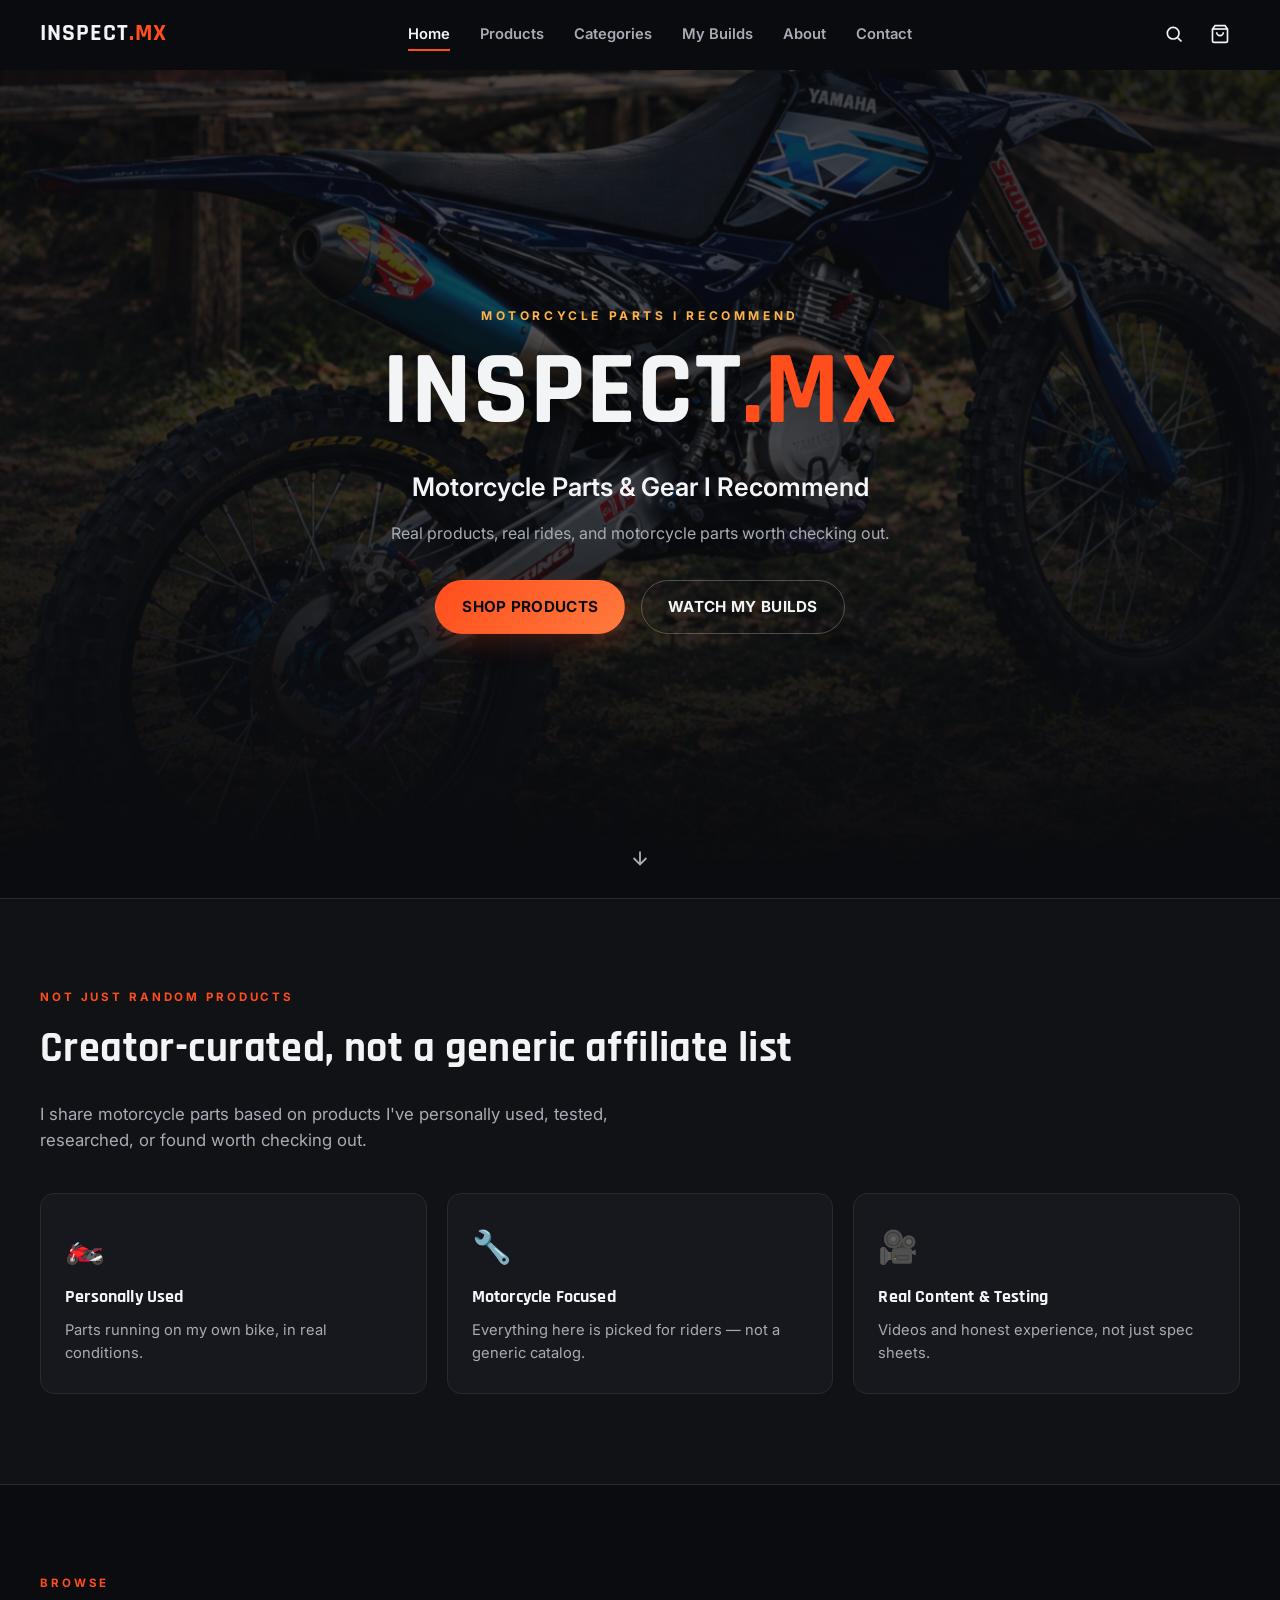
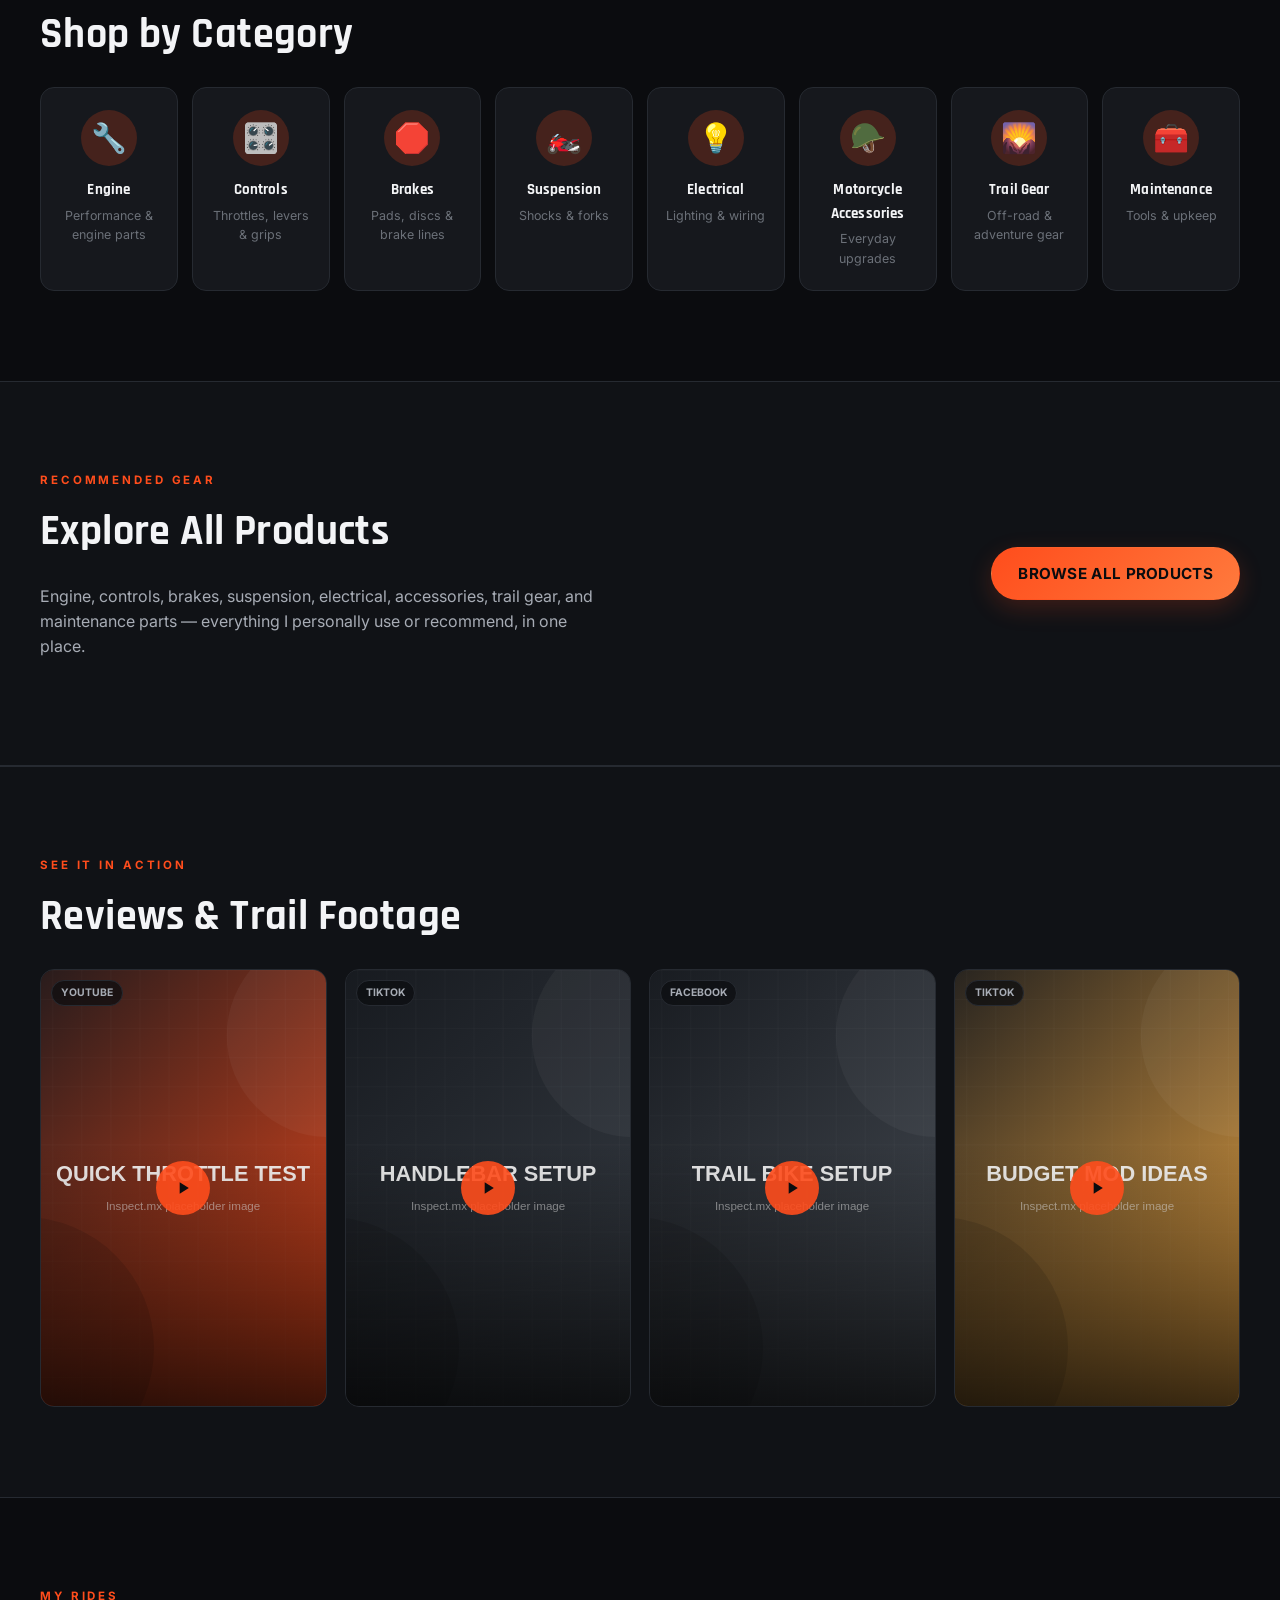
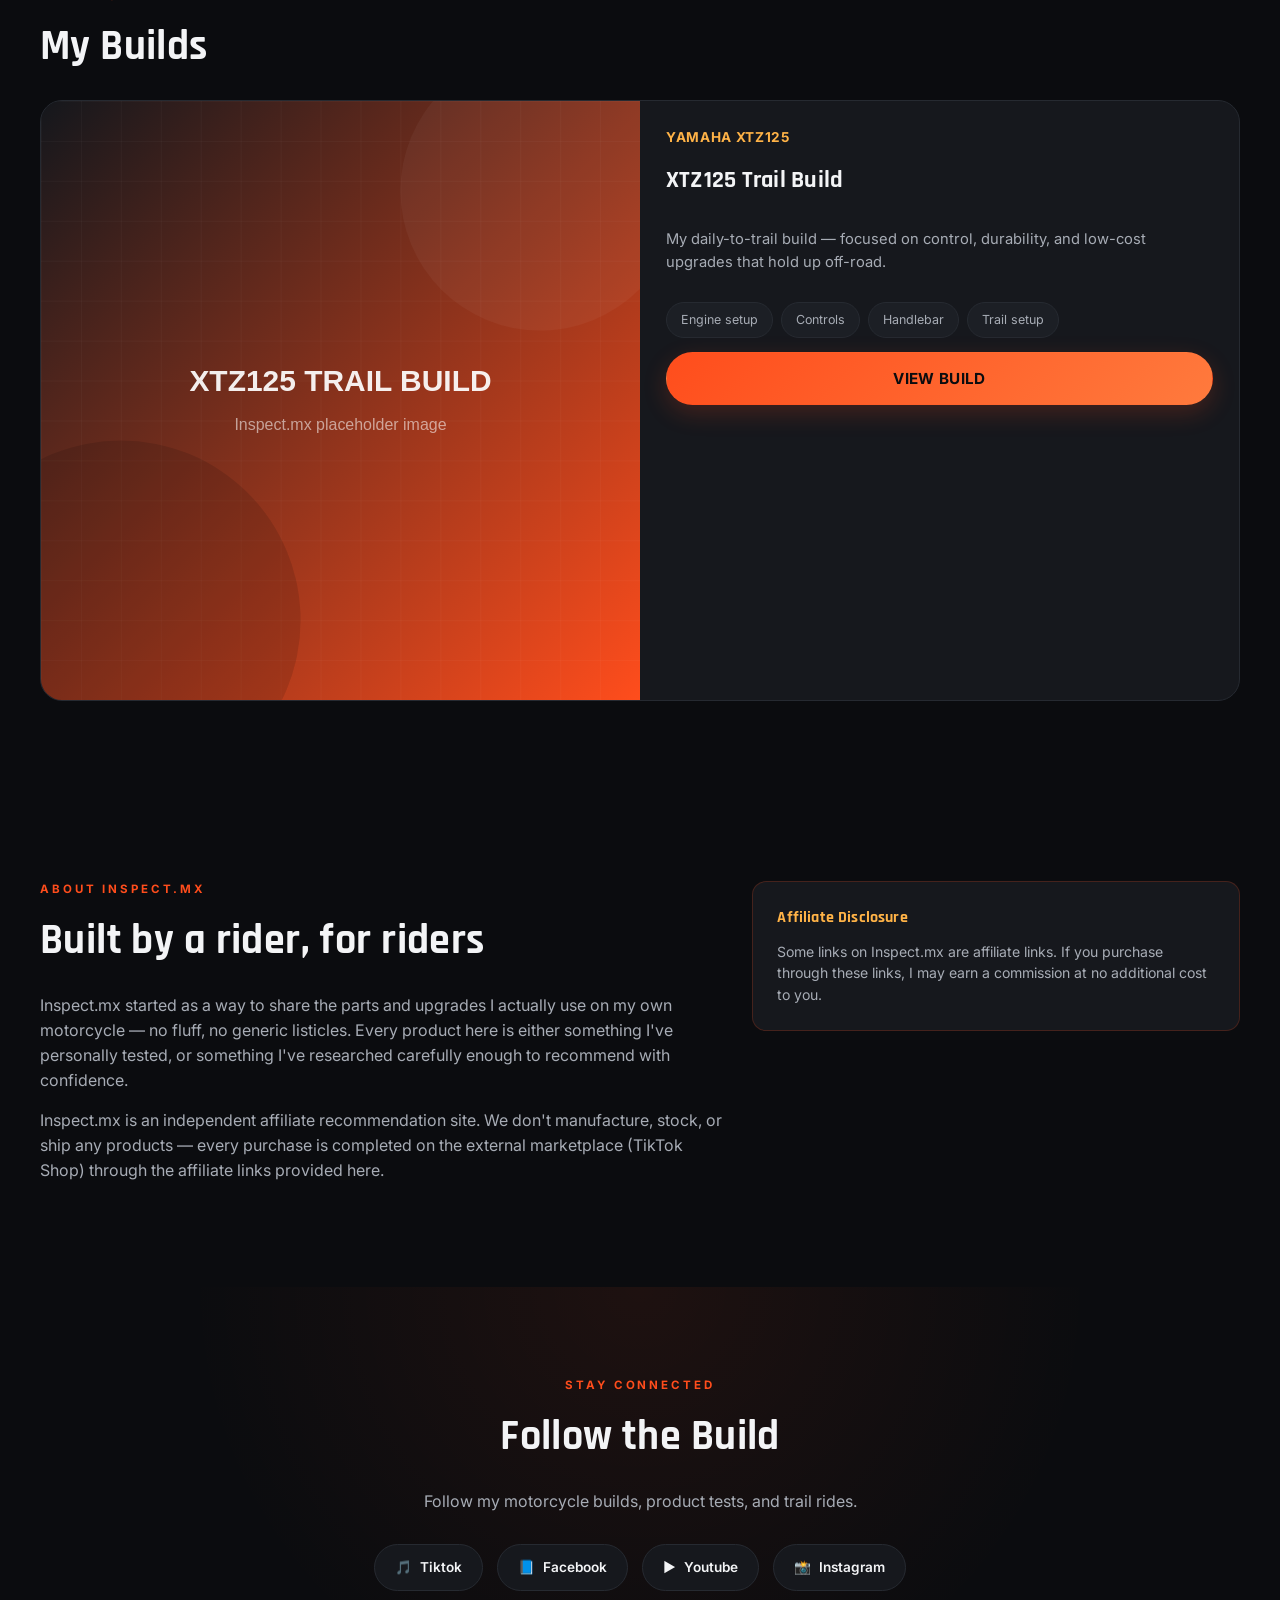
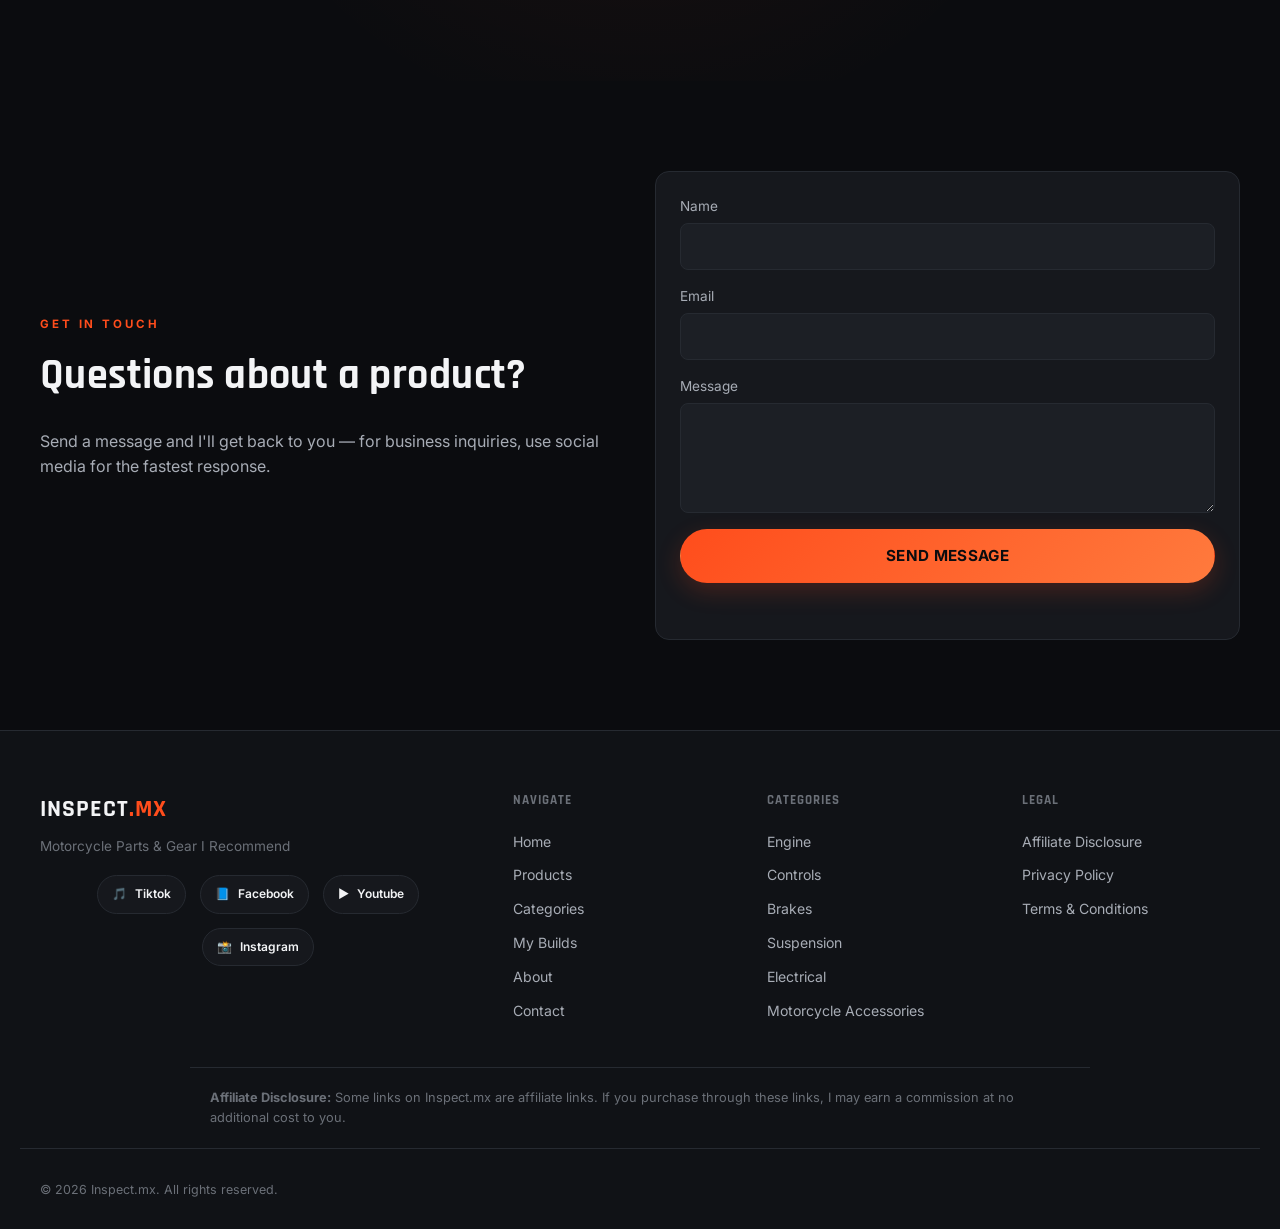
==== commit 5e36bde6: "Add cinematic motion and staggered reveal animations site-wide - Hero background now has a slow Ken " ====
--- a/index.html
+++ b/index.html
@@ -13,6 +13,8 @@
 </head>
 <body data-page="home">
 
+<div class="scroll-progress" id="scrollProgress"></div>
+
 <!-- ======================= NAVBAR ======================= -->
 <header class="navbar" id="navbar">
   <div class="navbar-inner container">
@@ -73,8 +75,11 @@
 
 <!-- ======================= HERO ======================= -->
 <section class="hero" id="home">
-  <div class="hero-bg" style="background-image:url('images/hero-bg.jpg')"></div>
+  <div class="hero-bg-wrap" id="heroBgWrap">
+    <div class="hero-bg" style="background-image:url('images/hero-bg.jpg')"></div>
+  </div>
   <div class="hero-overlay"></div>
+  <div class="hero-light-sweep"></div>
   <div class="container hero-content">
     <p class="hero-eyebrow reveal">Motorcycle Parts I Recommend</p>
     <h1 class="hero-title reveal">INSPECT<span class="accent">.MX</span></h1>
@@ -97,17 +102,17 @@
     <h2 class="section-title">Creator-curated, not a generic affiliate list</h2>
     <p class="trust-text">I share motorcycle parts based on products I've personally used, tested, researched, or found worth checking out.</p>
     <div class="trust-grid">
-      <div class="trust-card">
+      <div class="trust-card reveal">
         <span class="trust-icon">🏍️</span>
         <h3>Personally Used</h3>
         <p>Parts running on my own bike, in real conditions.</p>
       </div>
-      <div class="trust-card">
+      <div class="trust-card reveal" style="animation-delay:0.1s">
         <span class="trust-icon">🔧</span>
         <h3>Motorcycle Focused</h3>
         <p>Everything here is picked for riders — not a generic catalog.</p>
       </div>
-      <div class="trust-card">
+      <div class="trust-card reveal" style="animation-delay:0.2s">
         <span class="trust-icon">🎥</span>
         <h3>Real Content &amp; Testing</h3>
         <p>Videos and honest experience, not just spec sheets.</p>
--- a/css/style.css
+++ b/css/style.css
@@ -103,10 +103,22 @@
 .btn:active { transform: scale(0.97); }
 
 .btn-primary {
+  position: relative;
+  overflow: hidden;
   background: linear-gradient(135deg, var(--accent), #ff7a3d);
   color: #0b0c0f;
   box-shadow: 0 8px 24px var(--accent-dim);
 }
+.btn-primary::after {
+  content: "";
+  position: absolute;
+  top: 0; left: -60%;
+  width: 40%; height: 100%;
+  background: linear-gradient(115deg, transparent, rgba(255,255,255,0.45), transparent);
+  transform: skewX(-20deg);
+  transition: left 0.6s var(--ease);
+}
+.btn-primary:hover::after { left: 130%; }
 .btn-primary:hover { transform: translateY(-2px); box-shadow: 0 12px 30px var(--accent-dim); background: linear-gradient(135deg, var(--accent-hover), #ff8d59); }
 
 .btn-outline {
@@ -119,6 +131,20 @@
 .btn-block { width: 100%; }
 
 .btn-sm { padding: 10px 18px; font-size: 0.8rem; }
+
+/* =========================================================
+   Scroll progress bar
+   ========================================================= */
+.scroll-progress {
+  position: fixed;
+  top: 0; left: 0;
+  height: 3px;
+  width: 0%;
+  background: linear-gradient(90deg, var(--accent), var(--accent-2));
+  z-index: 300;
+  transition: width 0.1s linear;
+  box-shadow: 0 0 10px var(--accent-dim);
+}
 
 /* =========================================================
    Navbar
@@ -343,18 +369,46 @@
   overflow: hidden;
   padding: 40px 0 80px;
 }
+.hero-bg-wrap {
+  position: absolute; inset: 0;
+  overflow: hidden;
+  will-change: transform;
+}
 .hero-bg {
-  position: absolute; inset: 0;
+  position: absolute; inset: -6%;
   background-size: cover;
   background-position: center bottom;
-  transform: scale(1.05);
+  animation: heroKenBurns 22s ease-in-out infinite alternate;
   will-change: transform;
+}
+@keyframes heroKenBurns {
+  0%   { transform: scale(1) translate(0%, 0%); }
+  100% { transform: scale(1.14) translate(-1.8%, -1.2%); }
 }
 .hero-overlay {
   position: absolute; inset: 0;
   background:
     linear-gradient(180deg, rgba(11,12,15,0.55) 0%, rgba(11,12,15,0.62) 45%, var(--bg) 96%),
     radial-gradient(circle at 50% 38%, rgba(11,12,15,0.15), rgba(11,12,15,0.7) 75%);
+}
+.hero-light-sweep {
+  position: absolute; inset: 0;
+  z-index: 1;
+  pointer-events: none;
+  background: linear-gradient(115deg, transparent 40%, rgba(255,255,255,0.06) 48%, rgba(255,77,28,0.1) 50%, transparent 58%);
+  background-size: 260% 260%;
+  animation: heroSweep 9s ease-in-out infinite;
+  mix-blend-mode: screen;
+}
+@keyframes heroSweep {
+  0%, 100% { background-position: 120% 20%; opacity: 0; }
+  35% { opacity: 1; }
+  55% { background-position: -20% 80%; opacity: 0; }
+}
+
+@media (prefers-reduced-motion: reduce) {
+  .hero-bg { animation: none; }
+  .hero-light-sweep { display: none; }
 }
 .hero-content { position: relative; z-index: 2; max-width: 760px; }
 
@@ -798,9 +852,16 @@
   border: 1px solid var(--border);
   border-radius: var(--radius-lg);
   overflow: hidden;
+  transition: transform 0.35s var(--ease), border-color 0.35s var(--ease), box-shadow 0.35s var(--ease);
+}
+.build-card:hover {
+  transform: translateY(-4px);
+  border-color: rgba(255,77,28,0.4);
+  box-shadow: var(--shadow-lg);
 }
 .build-media { aspect-ratio: 16/10; overflow: hidden; }
-.build-media img { width: 100%; height: 100%; object-fit: cover; }
+.build-media img { width: 100%; height: 100%; object-fit: cover; transition: transform 0.7s var(--ease); }
+.build-card:hover .build-media img { transform: scale(1.08); }
 .build-info { padding: 26px; display: flex; flex-direction: column; gap: 14px; }
 .build-info h3 { font-size: 1.5rem; }
 .build-bike { color: var(--accent-2); font-weight: 700; font-size: 0.85rem; text-transform: uppercase; letter-spacing: 0.05em; }
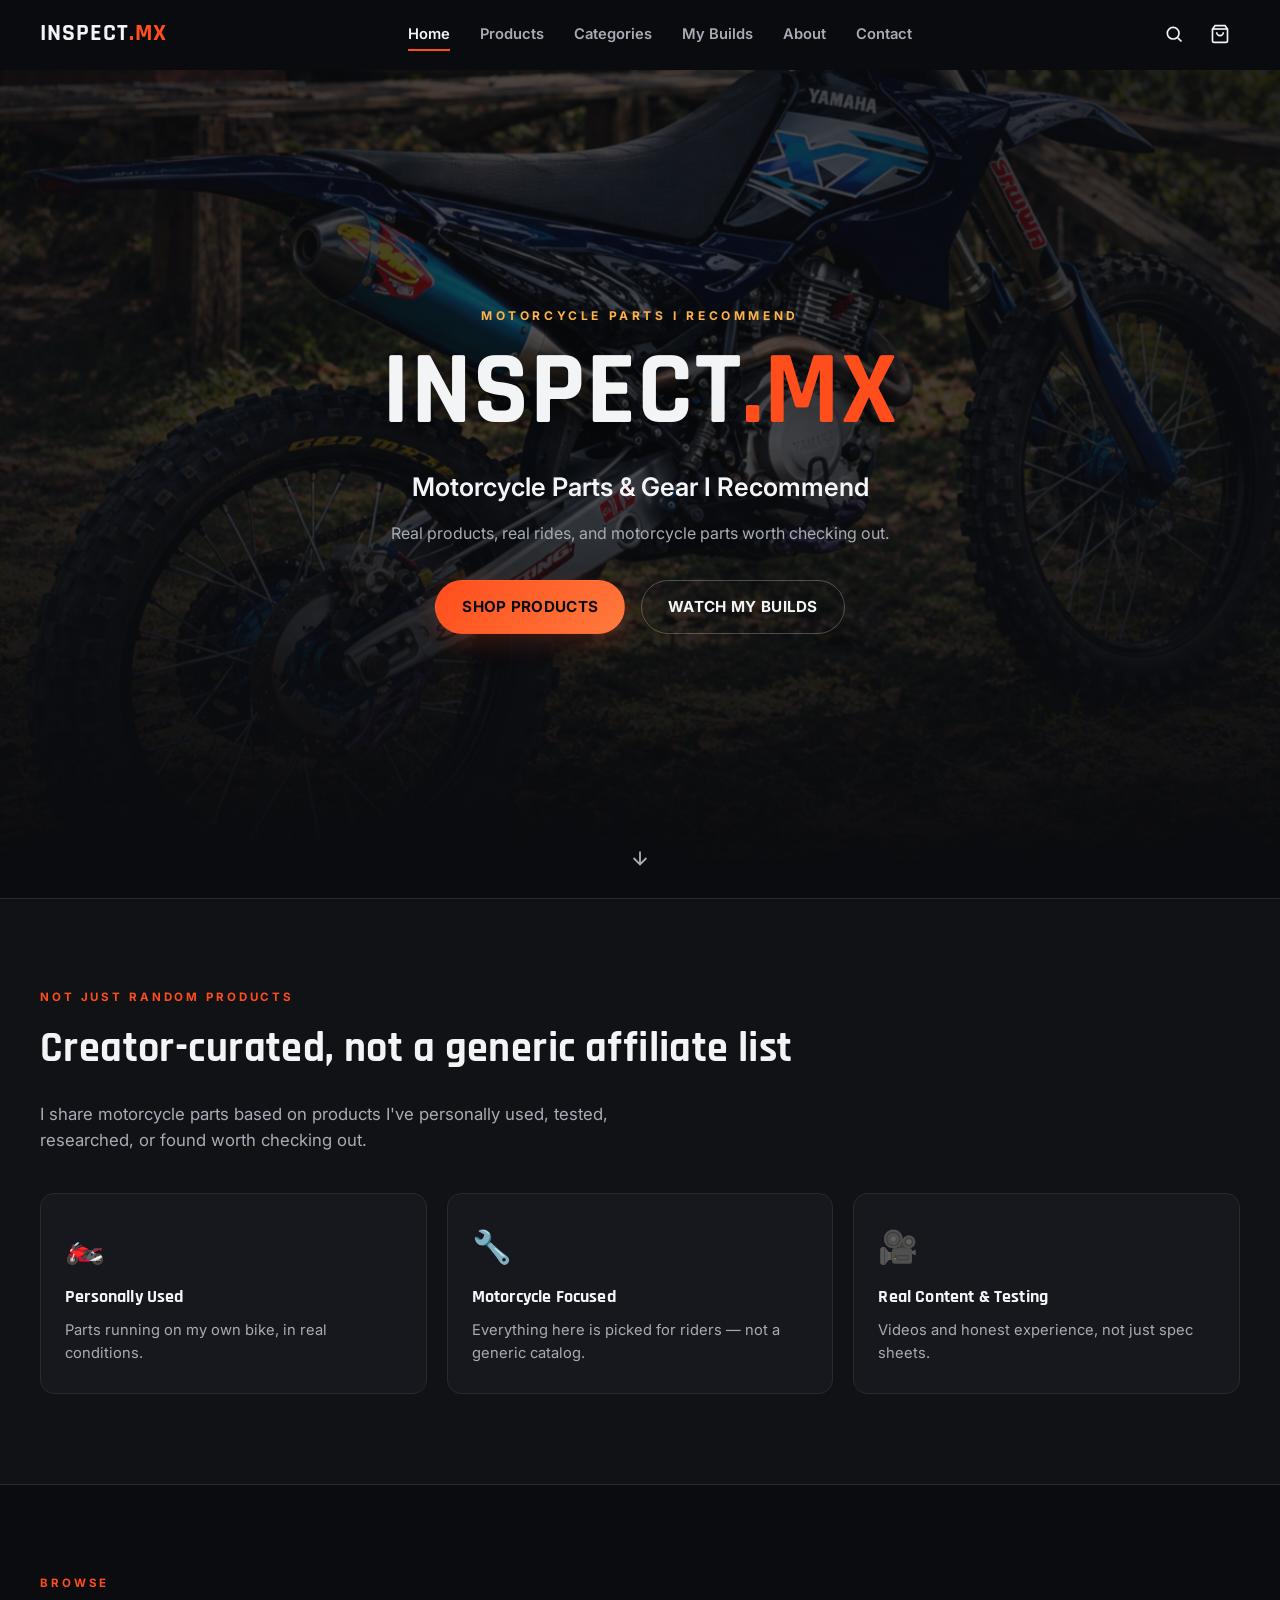
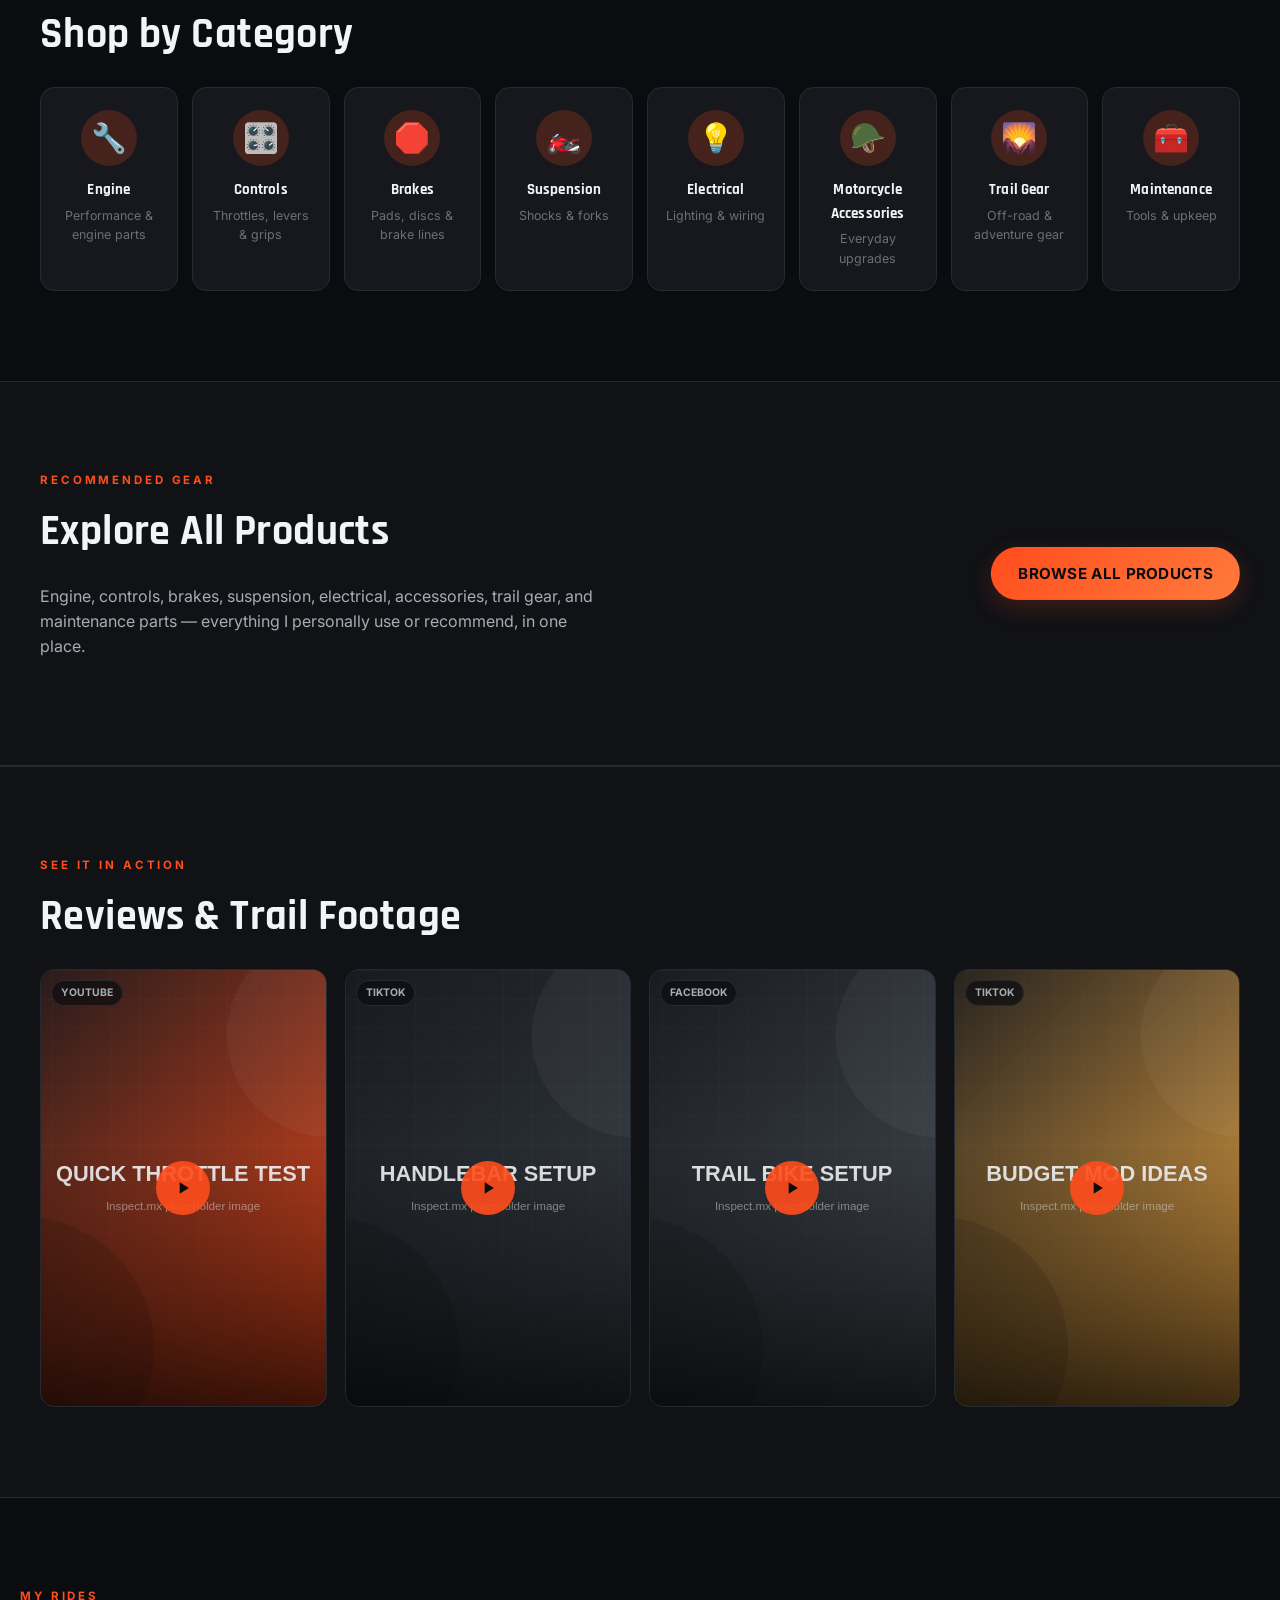
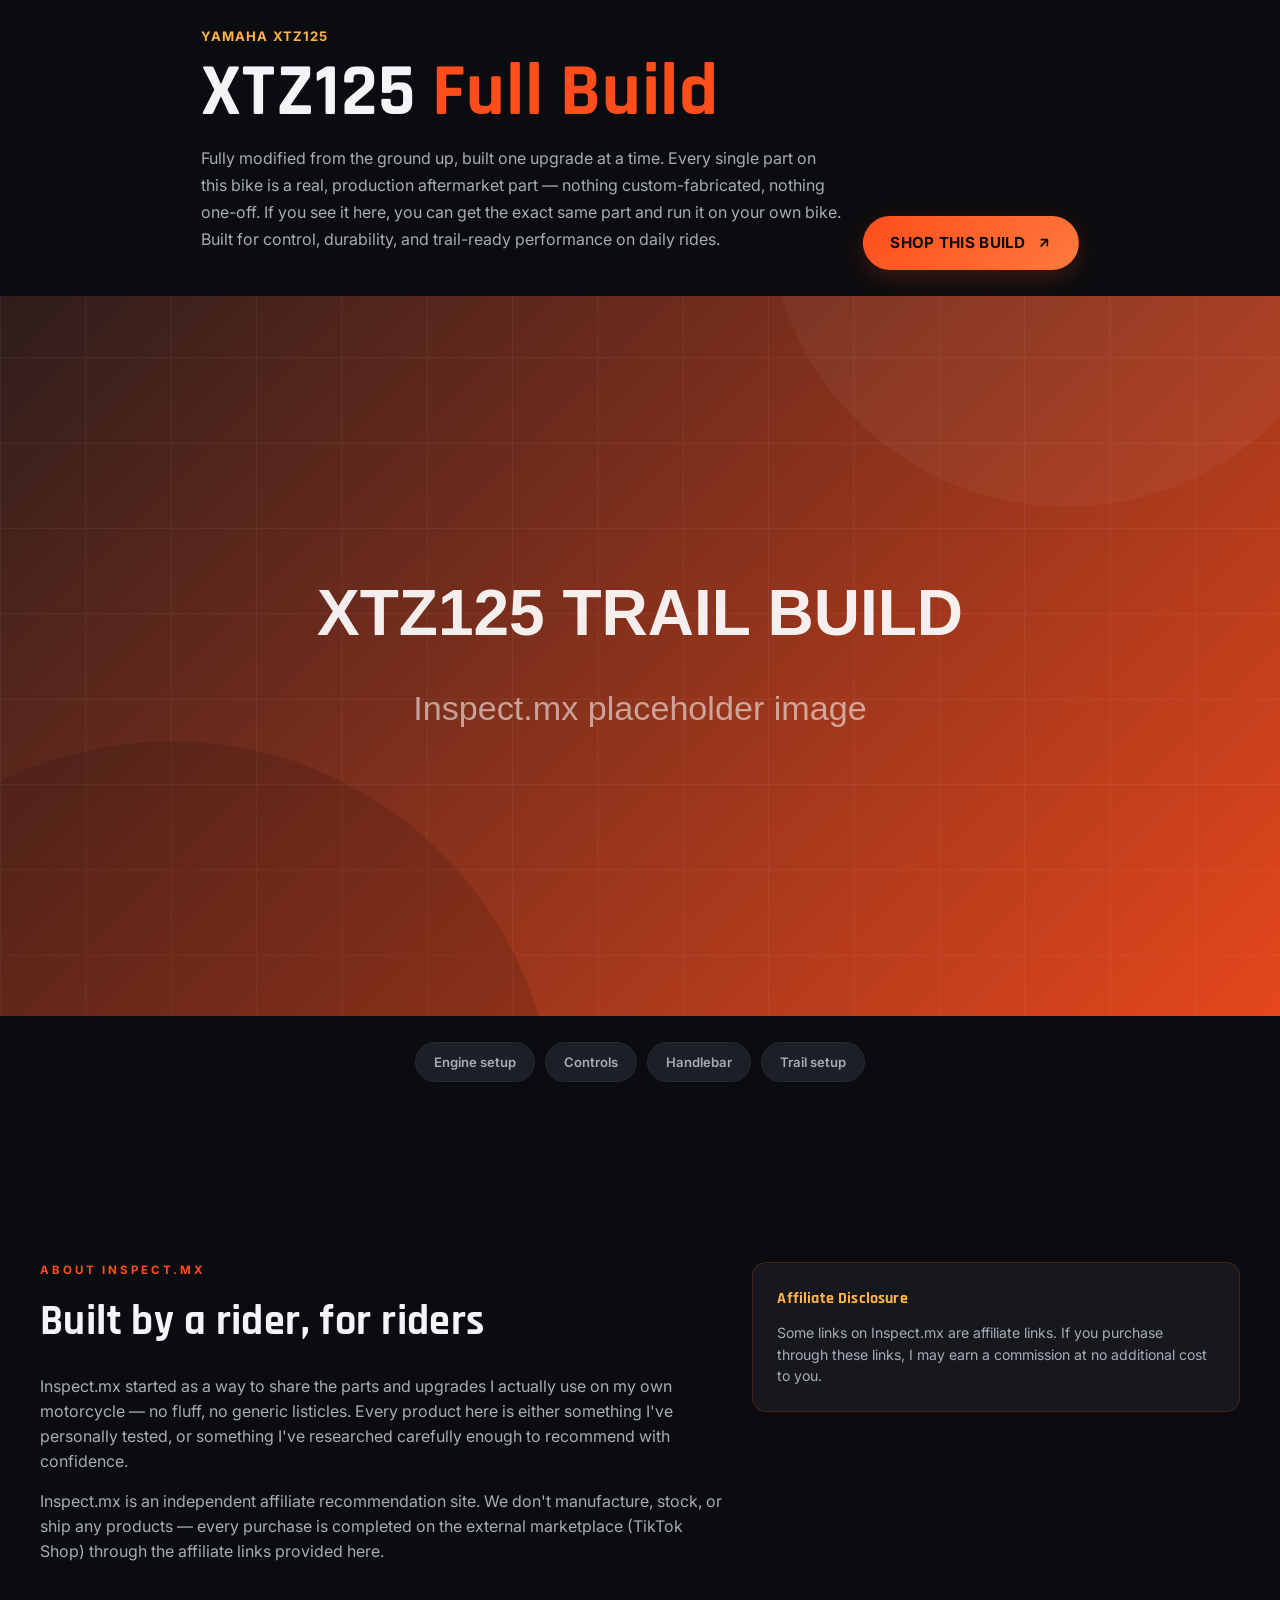
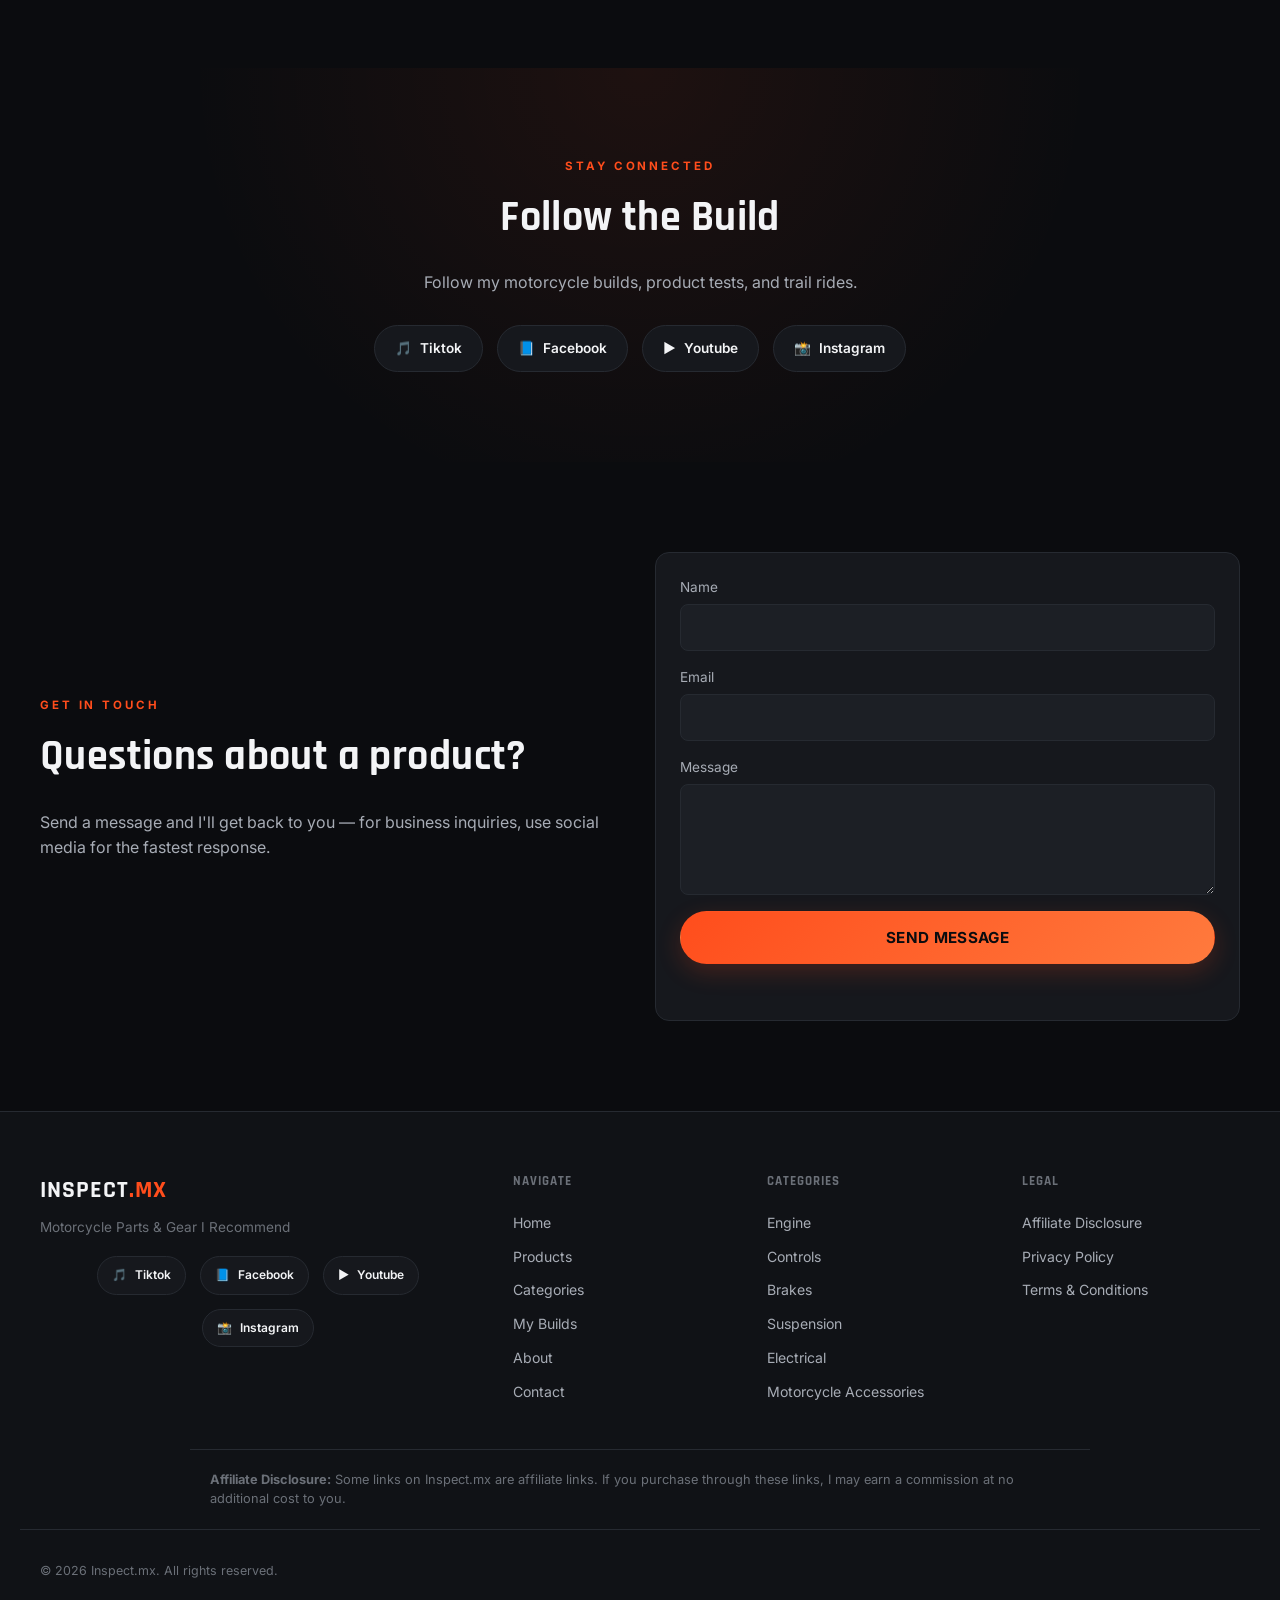
==== commit 68ccf377: "Redesign My Builds section with a Honda-style big-headline layout Big bold headline + description bl" ====
--- a/index.html
+++ b/index.html
@@ -153,11 +153,8 @@
 
 <!-- ======================= MY BUILDS ======================= -->
 <section class="builds" id="builds">
-  <div class="container">
-    <p class="section-eyebrow">My Rides</p>
-    <h2 class="section-title">My Builds</h2>
-    <div class="build-list" id="buildList"><!-- injected by main.js --></div>
-  </div>
+  <p class="section-eyebrow builds-eyebrow container">My Rides</p>
+  <div class="build-list" id="buildList"><!-- injected by main.js --></div>
 </section>
 
 <!-- ======================= ABOUT ======================= -->
--- a/css/style.css
+++ b/css/style.css
@@ -842,46 +842,69 @@
 .video-body p { color: var(--text-dim); font-size: 0.8rem; margin: 0 0 12px; }
 
 /* =========================================================
-   Builds
-   ========================================================= */
-.build-list { display: flex; flex-direction: column; gap: 24px; }
-.build-card {
-  display: grid;
-  grid-template-columns: 1fr;
-  background: var(--surface);
-  border: 1px solid var(--border);
-  border-radius: var(--radius-lg);
+   Builds — big headline + full-bleed photo (Honda-style layout)
+   ========================================================= */
+.builds-eyebrow { margin-bottom: 0; }
+.build-list { display: flex; flex-direction: column; gap: 70px; margin-top: 18px; }
+.build-block { display: flex; flex-direction: column; gap: 26px; }
+
+.builds-header {
+  display: flex;
+  flex-direction: column;
+  gap: 22px;
+  align-items: flex-start;
+}
+.builds-header-text { max-width: 760px; }
+.build-bike {
+  display: inline-block;
+  color: var(--accent-2);
+  font-weight: 700;
+  font-size: 0.82rem;
+  text-transform: uppercase;
+  letter-spacing: 0.08em;
+  margin-bottom: 10px;
+}
+.builds-title {
+  font-size: clamp(2.4rem, 7vw, 4.6rem);
+  line-height: 0.98;
+  margin-bottom: 16px;
+}
+.builds-desc { color: var(--text-dim); font-size: 1rem; line-height: 1.7; max-width: 640px; }
+.builds-cta { flex: 0 0 auto; display: inline-flex; align-items: center; gap: 10px; }
+
+.builds-media-full {
+  position: relative;
+  left: 50%; right: 50%;
+  margin-left: -50vw; margin-right: -50vw;
+  width: 100vw;
   overflow: hidden;
-  transition: transform 0.35s var(--ease), border-color 0.35s var(--ease), box-shadow 0.35s var(--ease);
-}
-.build-card:hover {
-  transform: translateY(-4px);
-  border-color: rgba(255,77,28,0.4);
-  box-shadow: var(--shadow-lg);
-}
-.build-media { aspect-ratio: 16/10; overflow: hidden; }
-.build-media img { width: 100%; height: 100%; object-fit: cover; transition: transform 0.7s var(--ease); }
-.build-card:hover .build-media img { transform: scale(1.08); }
-.build-info { padding: 26px; display: flex; flex-direction: column; gap: 14px; }
-.build-info h3 { font-size: 1.5rem; }
-.build-bike { color: var(--accent-2); font-weight: 700; font-size: 0.85rem; text-transform: uppercase; letter-spacing: 0.05em; }
-.build-summary { color: var(--text-dim); font-size: 0.92rem; }
-.build-parts { display: flex; flex-wrap: wrap; gap: 8px; }
+  aspect-ratio: 16/9;
+}
+.builds-media-full img {
+  width: 100%; height: 100%;
+  object-fit: cover;
+  animation: heroKenBurns 26s ease-in-out infinite alternate;
+}
+@media (prefers-reduced-motion: reduce) {
+  .builds-media-full img { animation: none; }
+}
+
+.build-parts-full { display: flex; flex-wrap: wrap; gap: 10px; }
 .build-part-tag {
   background: var(--surface-2);
   border: 1px solid var(--border);
   border-radius: 999px;
-  padding: 7px 14px;
-  font-size: 0.78rem;
+  padding: 9px 18px;
+  font-size: 0.82rem;
+  font-weight: 600;
   color: var(--text-dim);
   cursor: pointer;
   transition: all 0.2s;
 }
-.build-part-tag:hover { border-color: var(--accent); color: var(--text); }
+.build-part-tag:hover { border-color: var(--accent); color: var(--text); background: var(--surface); }
 
 @media (min-width: 800px) {
-  .build-card { grid-template-columns: 1fr 1fr; }
-  .build-media { aspect-ratio: auto; height: 100%; }
+  .builds-header { flex-direction: row; align-items: flex-end; justify-content: space-between; }
 }
 
 /* =========================================================
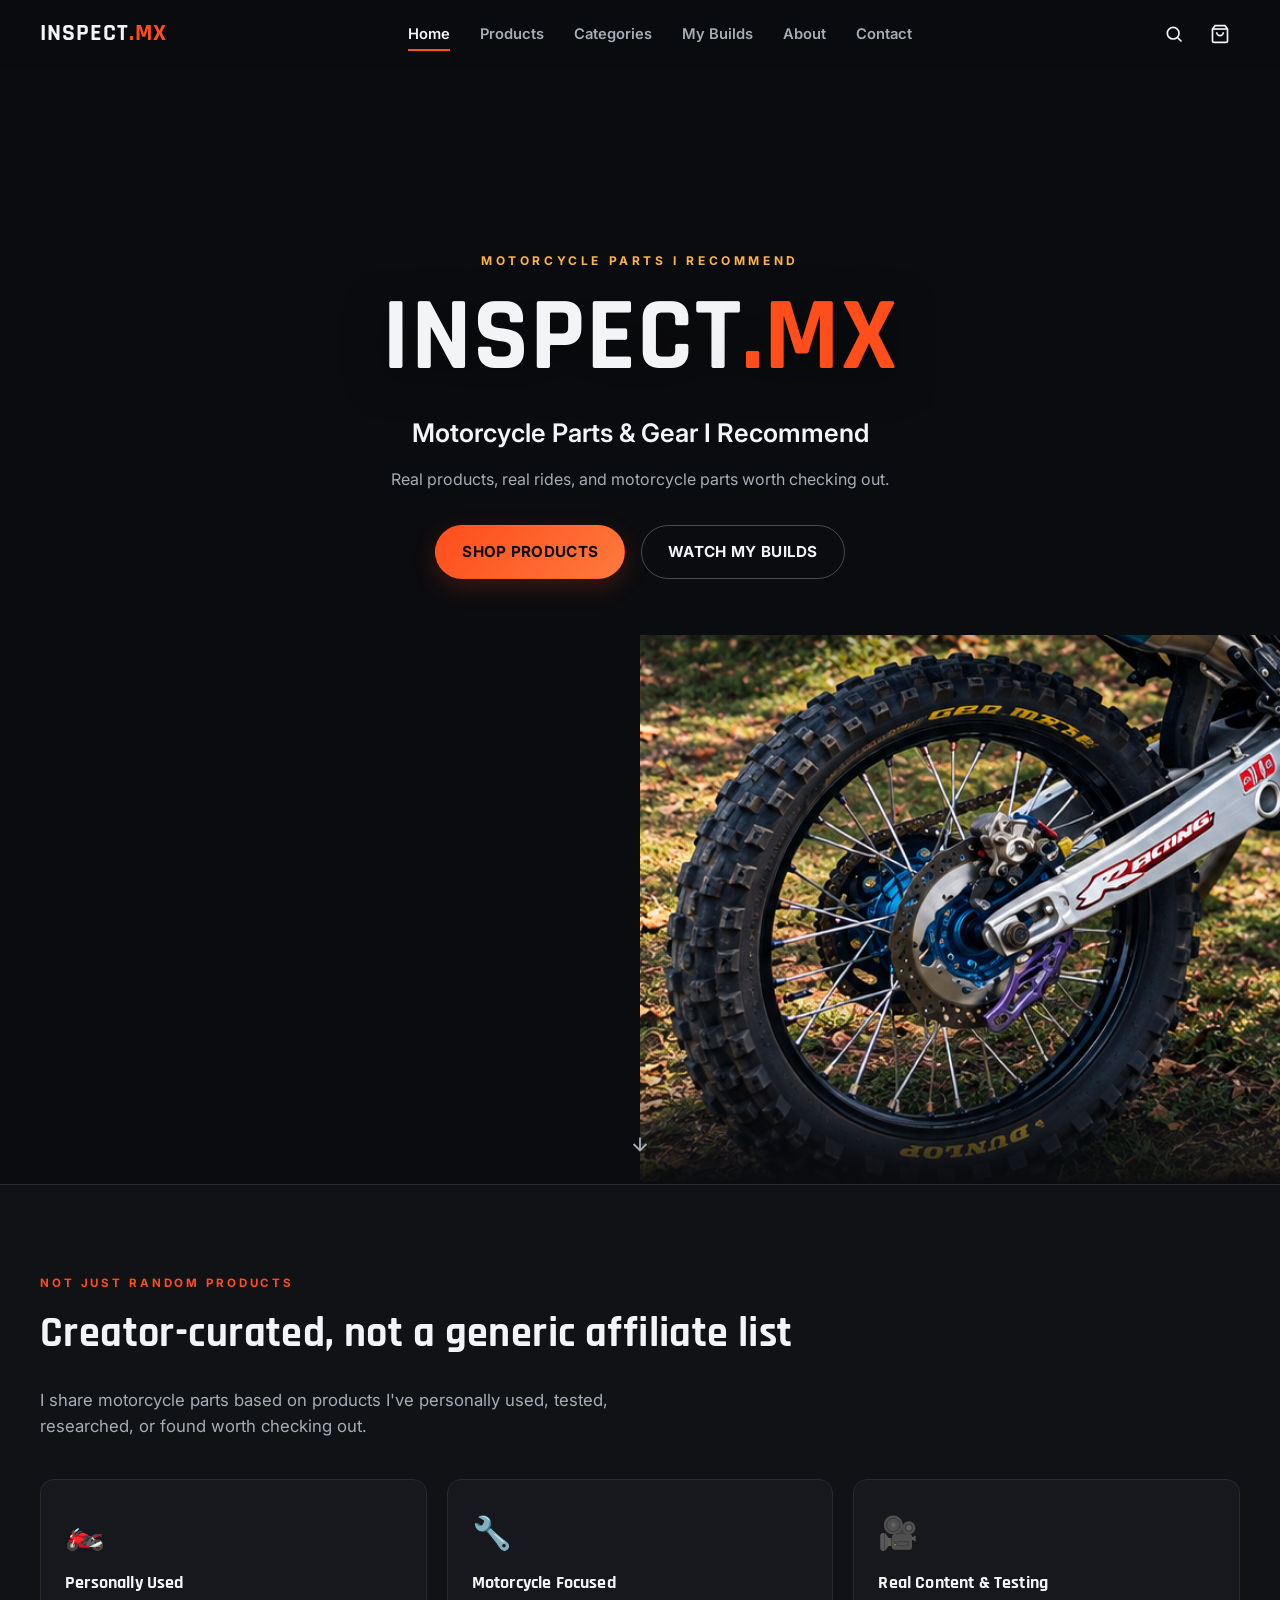
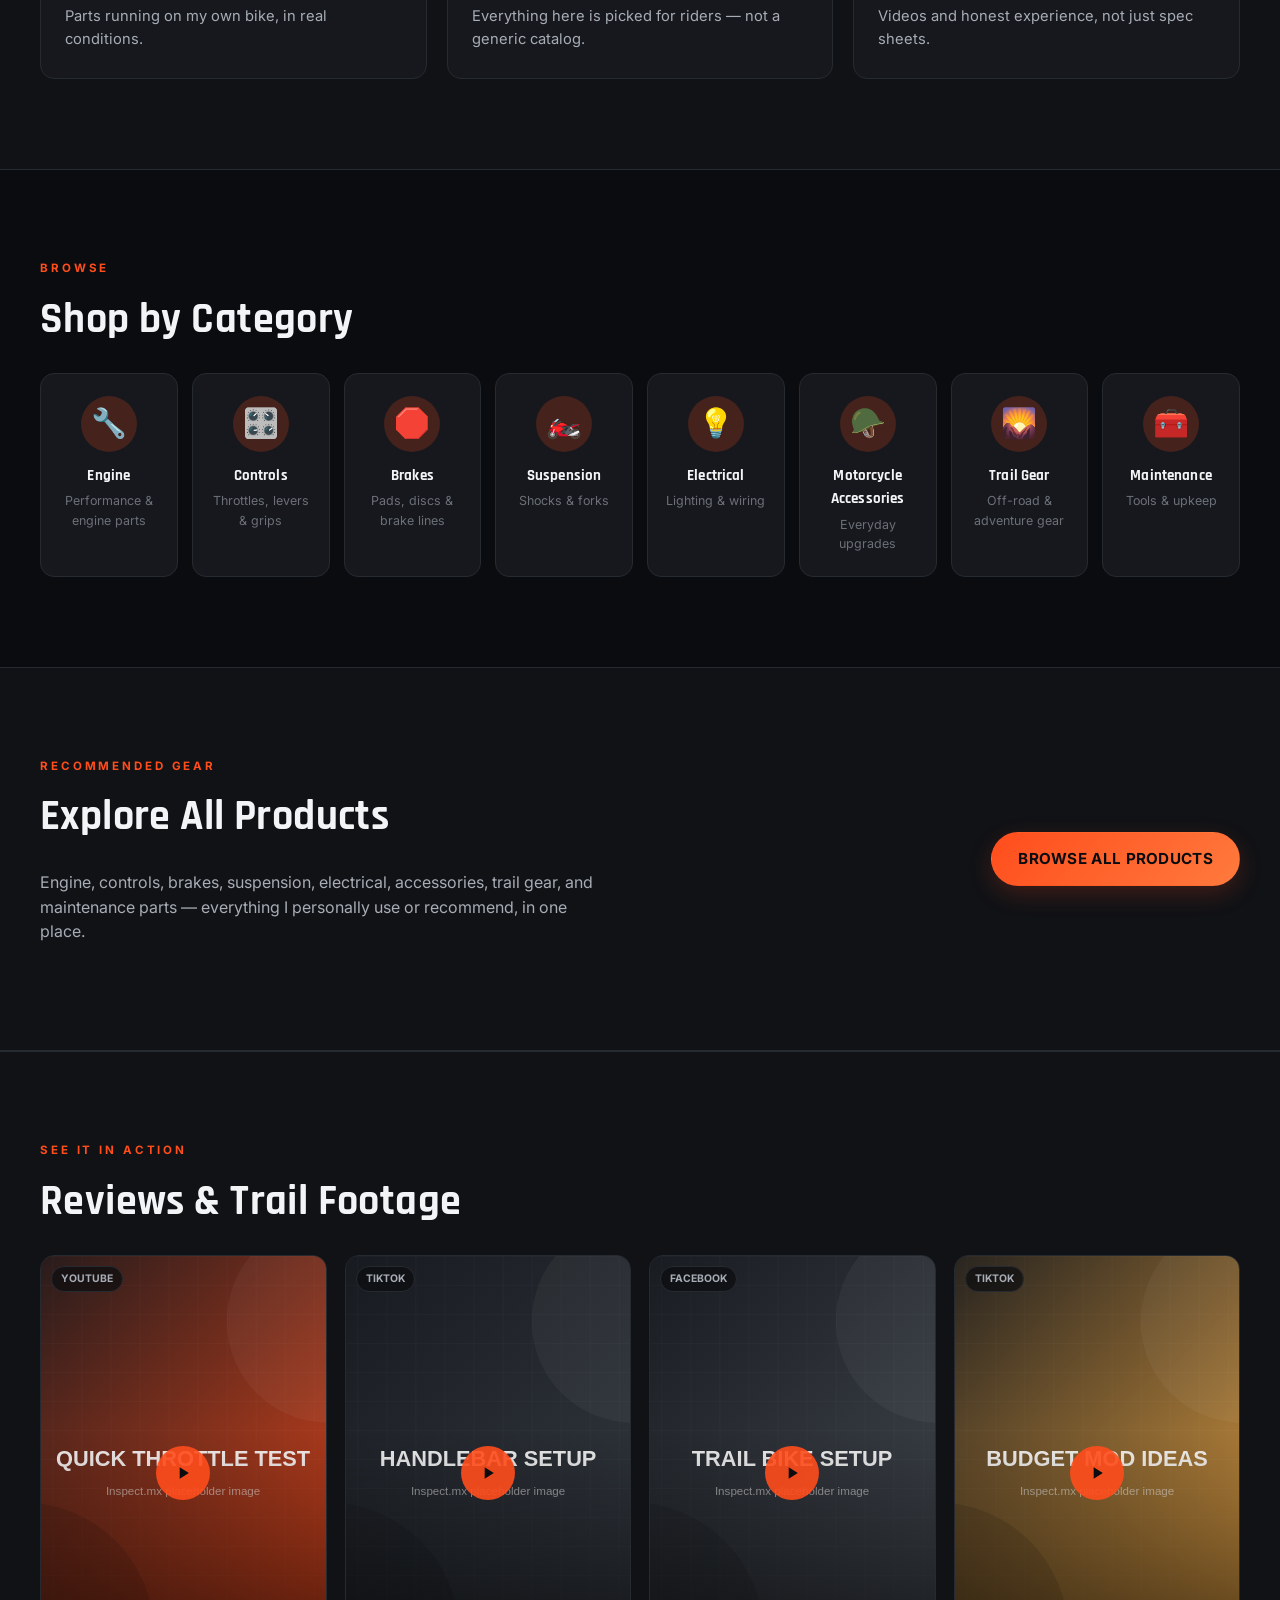
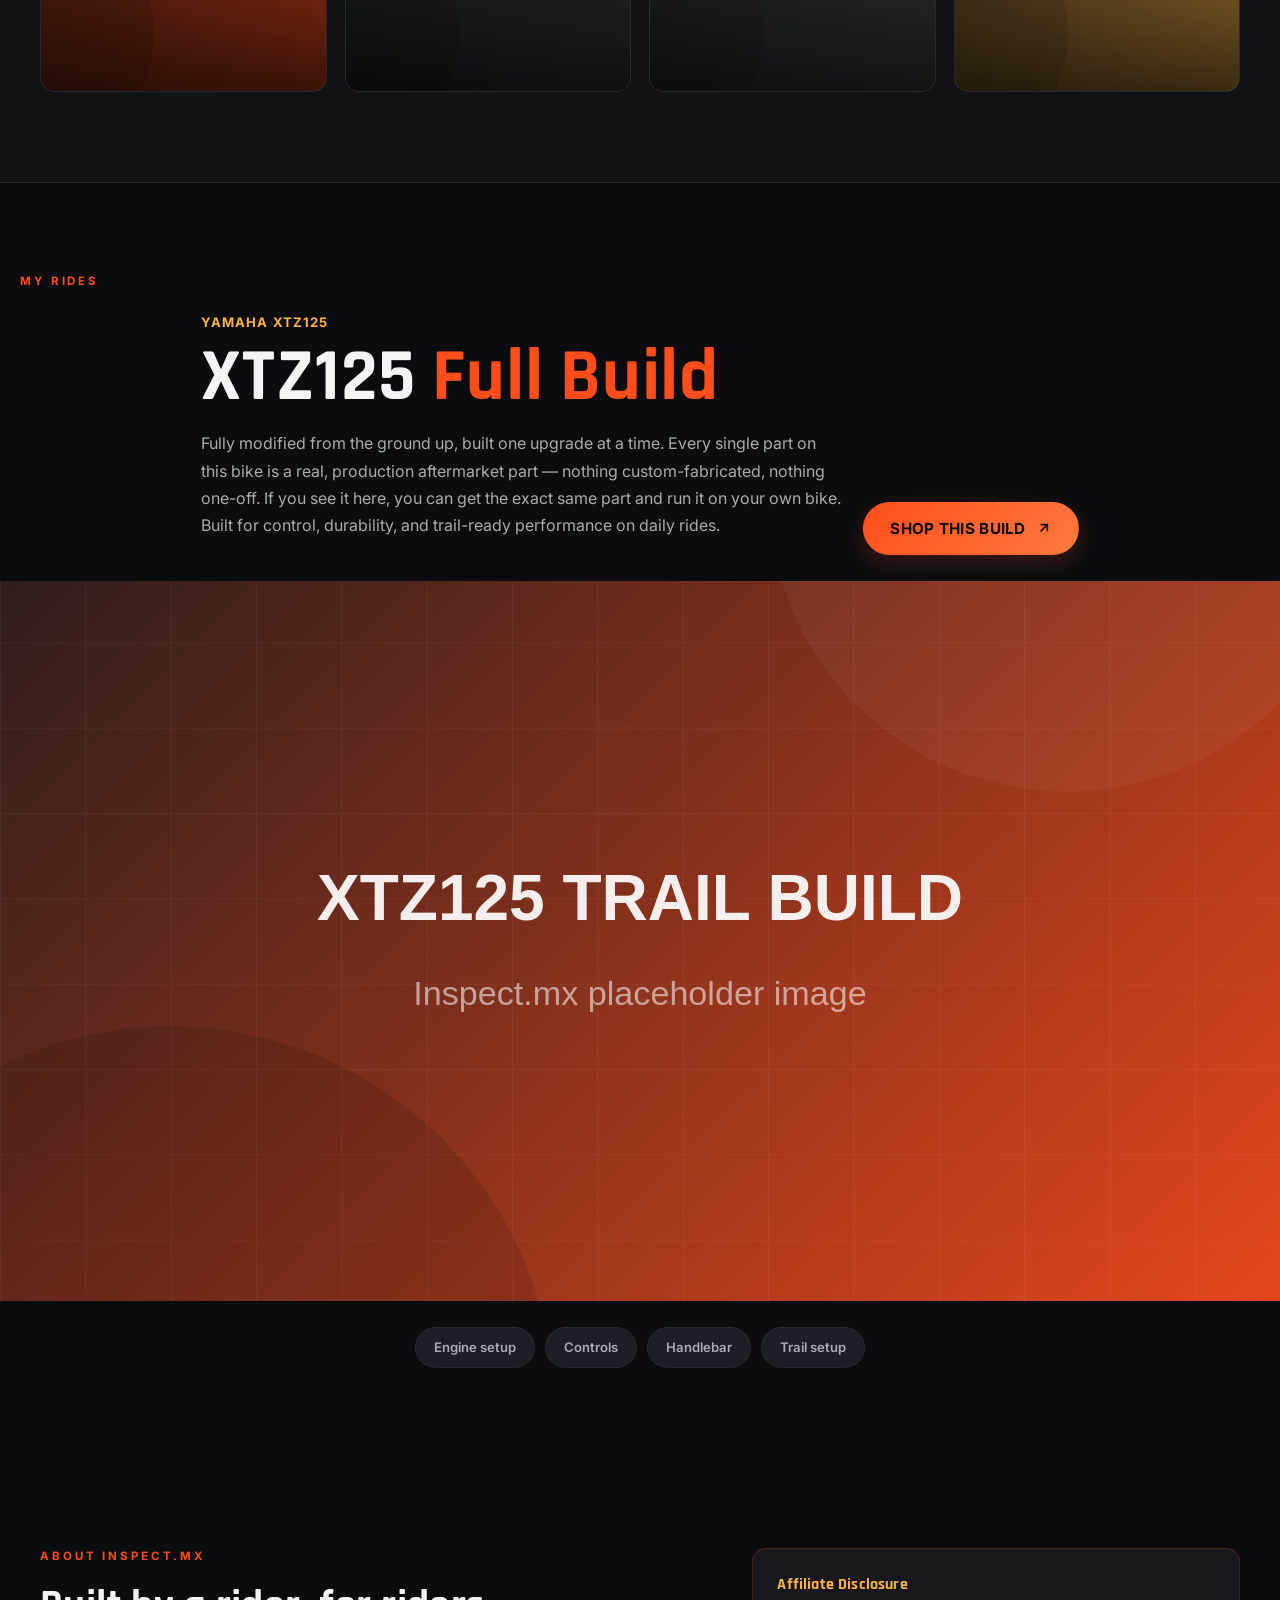
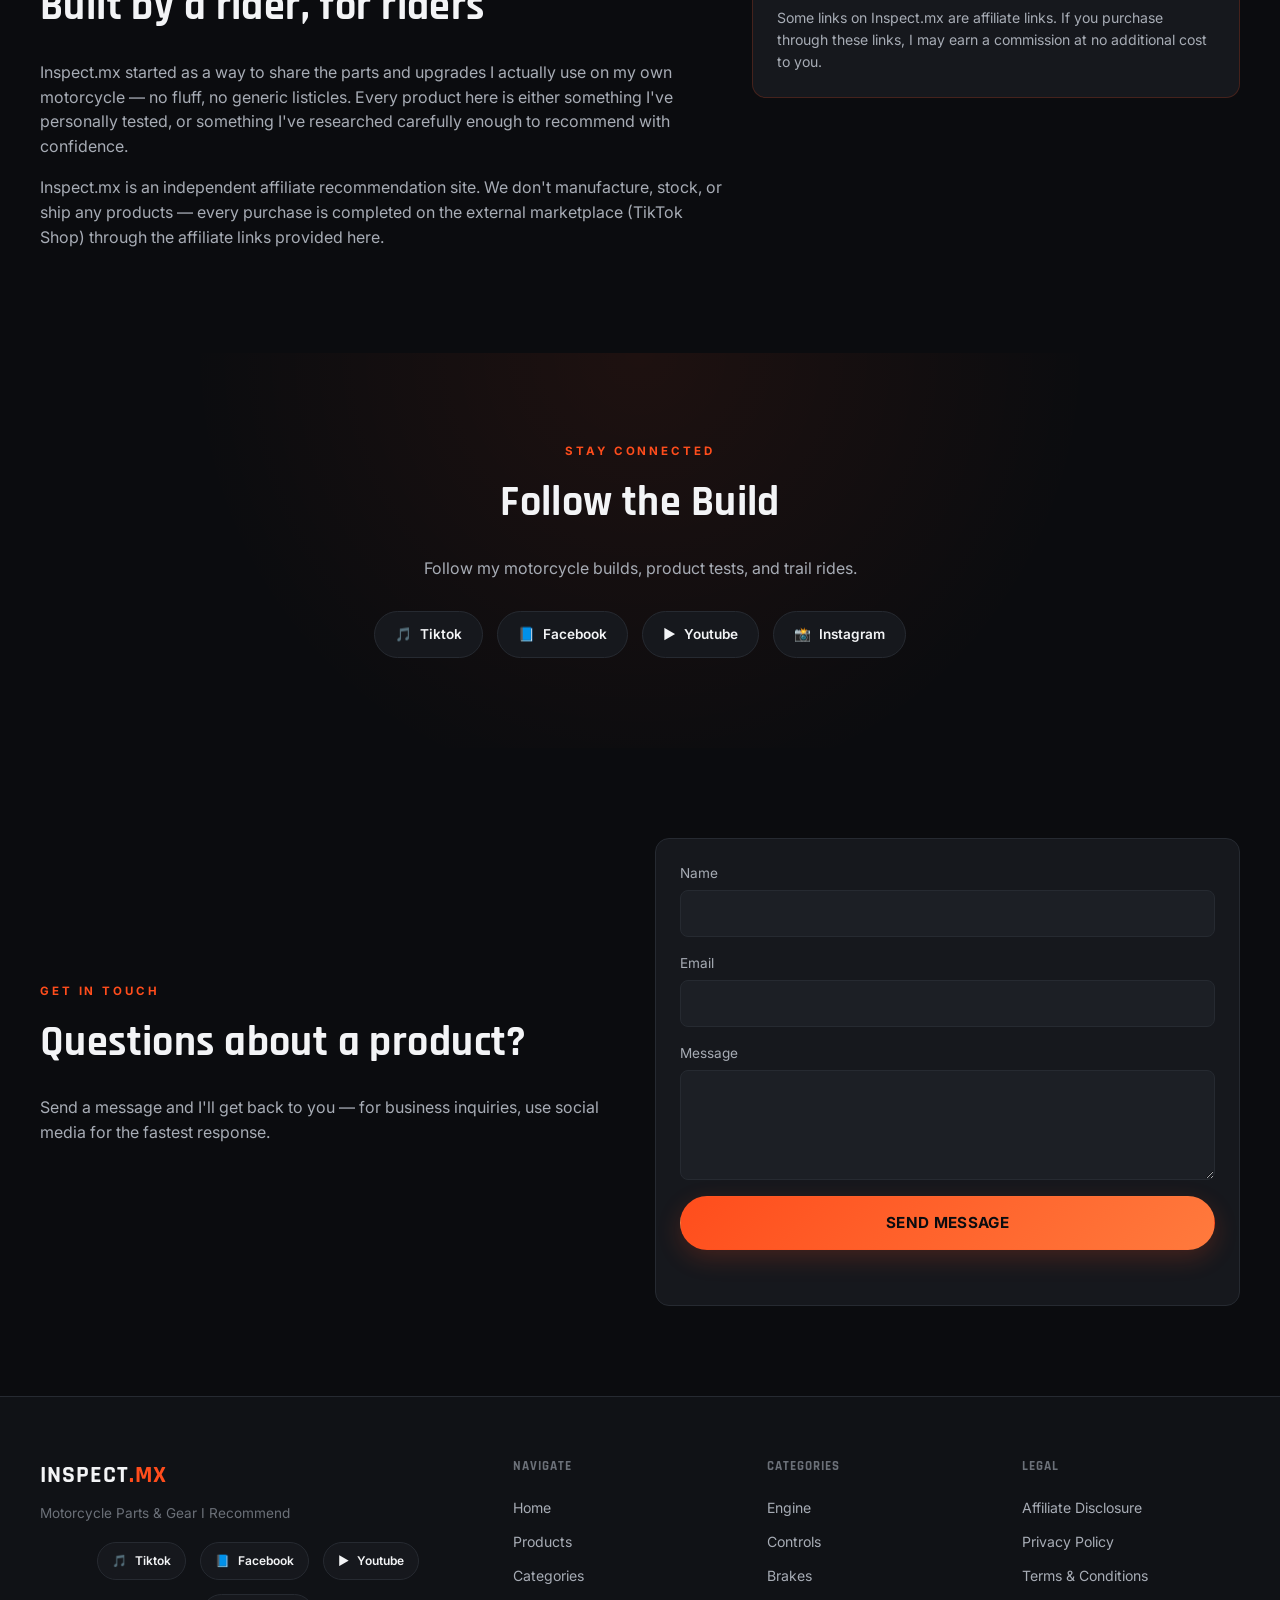
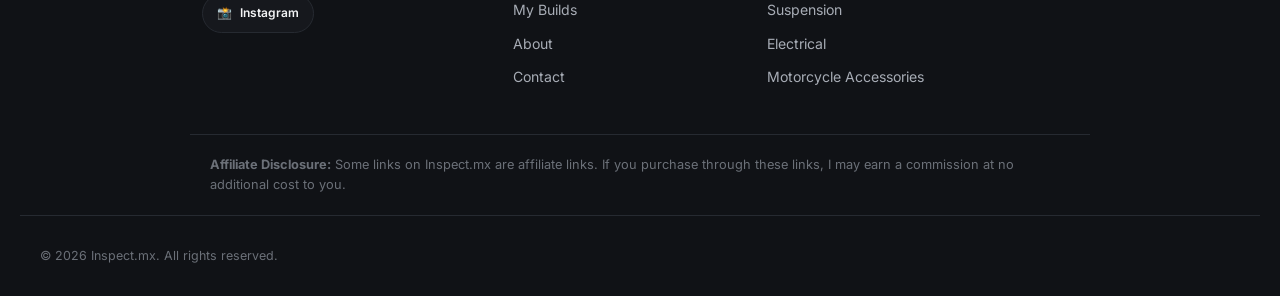
==== commit eb9f00f2: "Separate hero text from the motorcycle photo The headline was sitting directly on top of the bike, c" ====
--- a/index.html
+++ b/index.html
@@ -75,11 +75,6 @@
 
 <!-- ======================= HERO ======================= -->
 <section class="hero" id="home">
-  <div class="hero-bg-wrap" id="heroBgWrap">
-    <div class="hero-bg" style="background-image:url('images/hero-bg.jpg')"></div>
-  </div>
-  <div class="hero-overlay"></div>
-  <div class="hero-light-sweep"></div>
   <div class="container hero-content">
     <p class="hero-eyebrow reveal">Motorcycle Parts I Recommend</p>
     <h1 class="hero-title reveal">INSPECT<span class="accent">.MX</span></h1>
@@ -90,6 +85,15 @@
       <a href="#videos" class="btn btn-outline">Watch My Builds</a>
     </div>
   </div>
+
+  <div class="hero-media-full reveal">
+    <div class="hero-bg-wrap" id="heroBgWrap">
+      <div class="hero-bg" style="background-image:url('images/hero-bg.jpg')"></div>
+    </div>
+    <div class="hero-light-sweep"></div>
+    <div class="hero-media-fade"></div>
+  </div>
+
   <a href="#trust" class="scroll-cue" aria-label="Scroll down">
     <svg viewBox="0 0 24 24" width="22" height="22" fill="none" stroke="currentColor" stroke-width="2"><path d="M12 5v14M5 12l7 7 7-7"/></svg>
   </a>
--- a/css/style.css
+++ b/css/style.css
@@ -360,14 +360,24 @@
    ========================================================= */
 .hero {
   position: relative;
-  min-height: 92vh;
   display: flex;
   flex-direction: column;
   align-items: center;
-  justify-content: center;
   text-align: center;
   overflow: hidden;
-  padding: 40px 0 80px;
+  padding: 150px 0 0;
+}
+.hero-content { position: relative; z-index: 2; max-width: 760px; margin-bottom: 56px; }
+
+/* Full-bleed motorcycle photo strip — kept separate from the text so
+   the bike reads clearly instead of fighting a text overlay. */
+.hero-media-full {
+  position: relative;
+  left: 50%; right: 50%;
+  margin-left: -50vw; margin-right: -50vw;
+  width: 100vw;
+  aspect-ratio: 16/10;
+  overflow: hidden;
 }
 .hero-bg-wrap {
   position: absolute; inset: 0;
@@ -385,17 +395,16 @@
   0%   { transform: scale(1) translate(0%, 0%); }
   100% { transform: scale(1.14) translate(-1.8%, -1.2%); }
 }
-.hero-overlay {
+.hero-media-fade {
   position: absolute; inset: 0;
-  background:
-    linear-gradient(180deg, rgba(11,12,15,0.55) 0%, rgba(11,12,15,0.62) 45%, var(--bg) 96%),
-    radial-gradient(circle at 50% 38%, rgba(11,12,15,0.15), rgba(11,12,15,0.7) 75%);
+  background: linear-gradient(180deg, rgba(11,12,15,0.12) 0%, transparent 18%, transparent 78%, var(--bg) 100%);
+  pointer-events: none;
 }
 .hero-light-sweep {
   position: absolute; inset: 0;
   z-index: 1;
   pointer-events: none;
-  background: linear-gradient(115deg, transparent 40%, rgba(255,255,255,0.06) 48%, rgba(255,77,28,0.1) 50%, transparent 58%);
+  background: linear-gradient(115deg, transparent 40%, rgba(255,255,255,0.08) 48%, rgba(255,77,28,0.14) 50%, transparent 58%);
   background-size: 260% 260%;
   animation: heroSweep 9s ease-in-out infinite;
   mix-blend-mode: screen;
@@ -410,7 +419,11 @@
   .hero-bg { animation: none; }
   .hero-light-sweep { display: none; }
 }
-.hero-content { position: relative; z-index: 2; max-width: 760px; }
+
+@media (min-width: 700px) {
+  .hero { padding-top: 170px; }
+  .hero-media-full { aspect-ratio: 21/9; }
+}
 
 .hero-eyebrow {
   text-transform: uppercase;
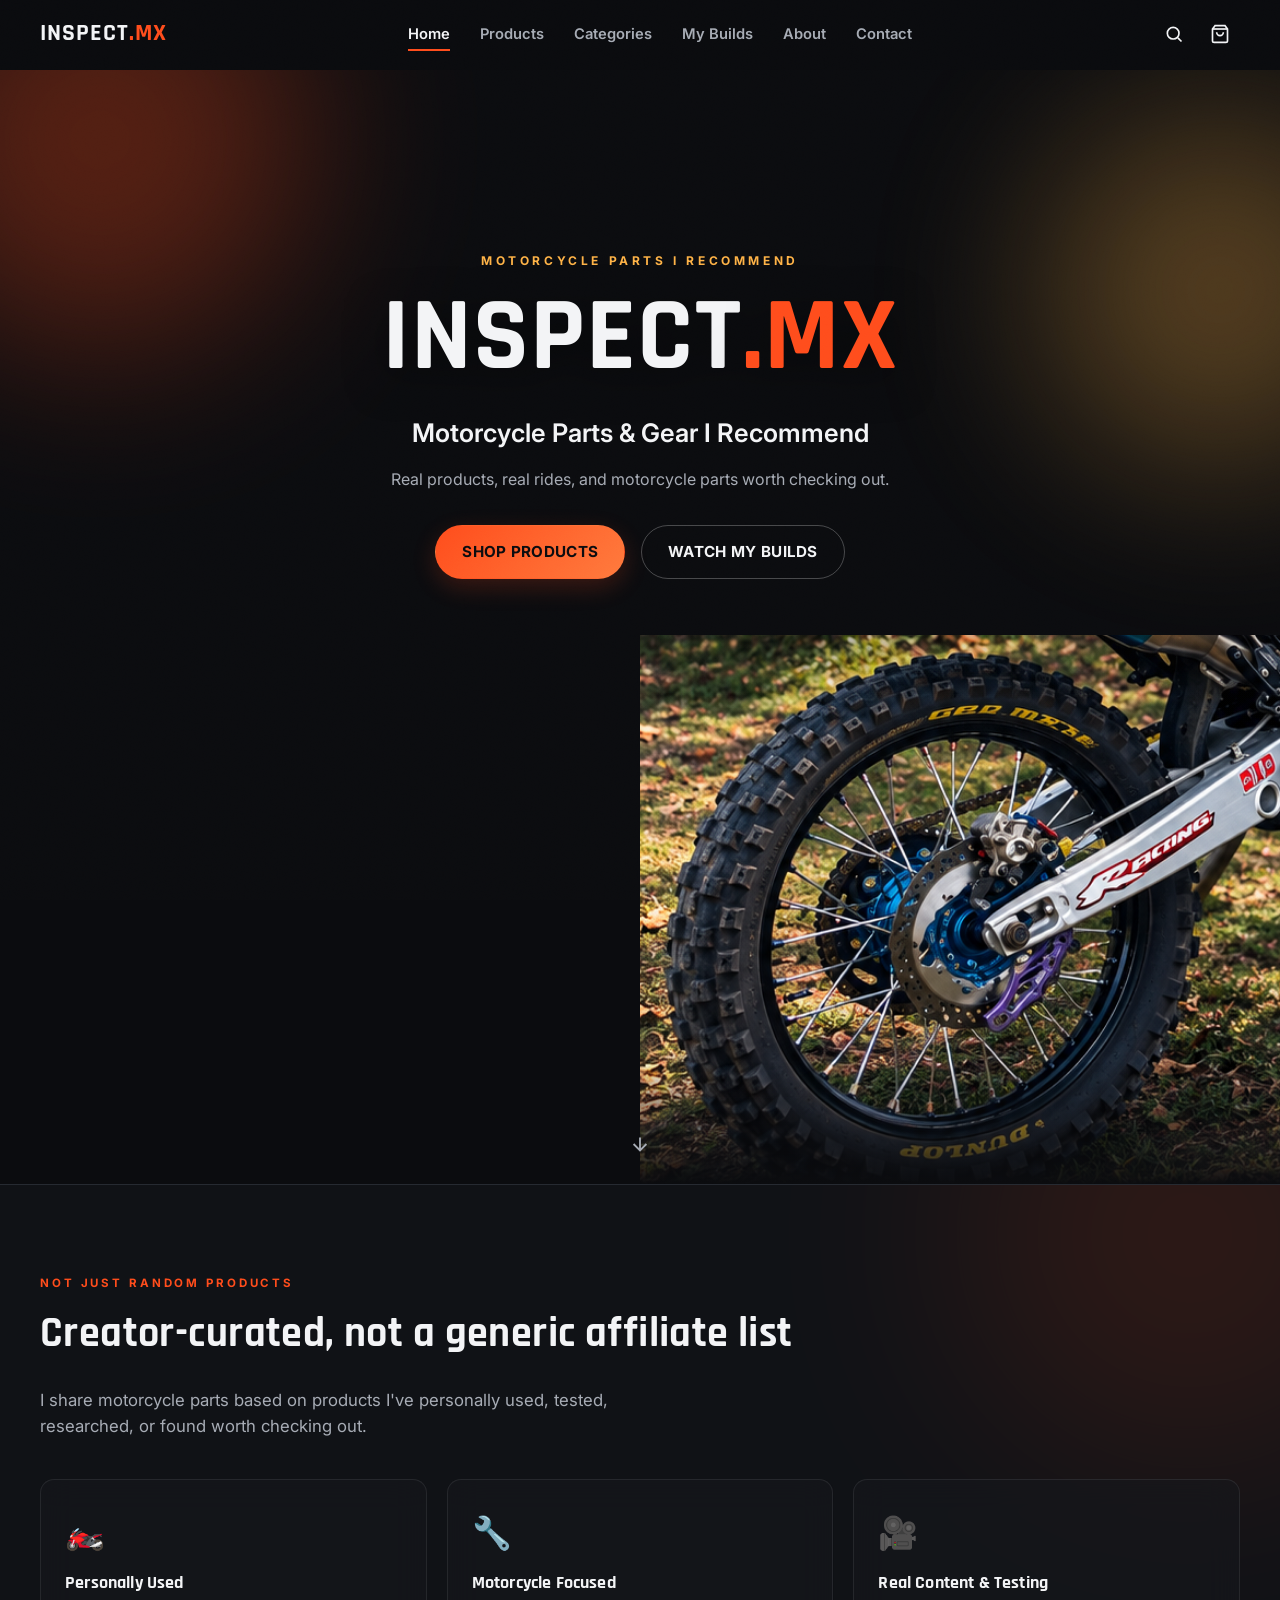
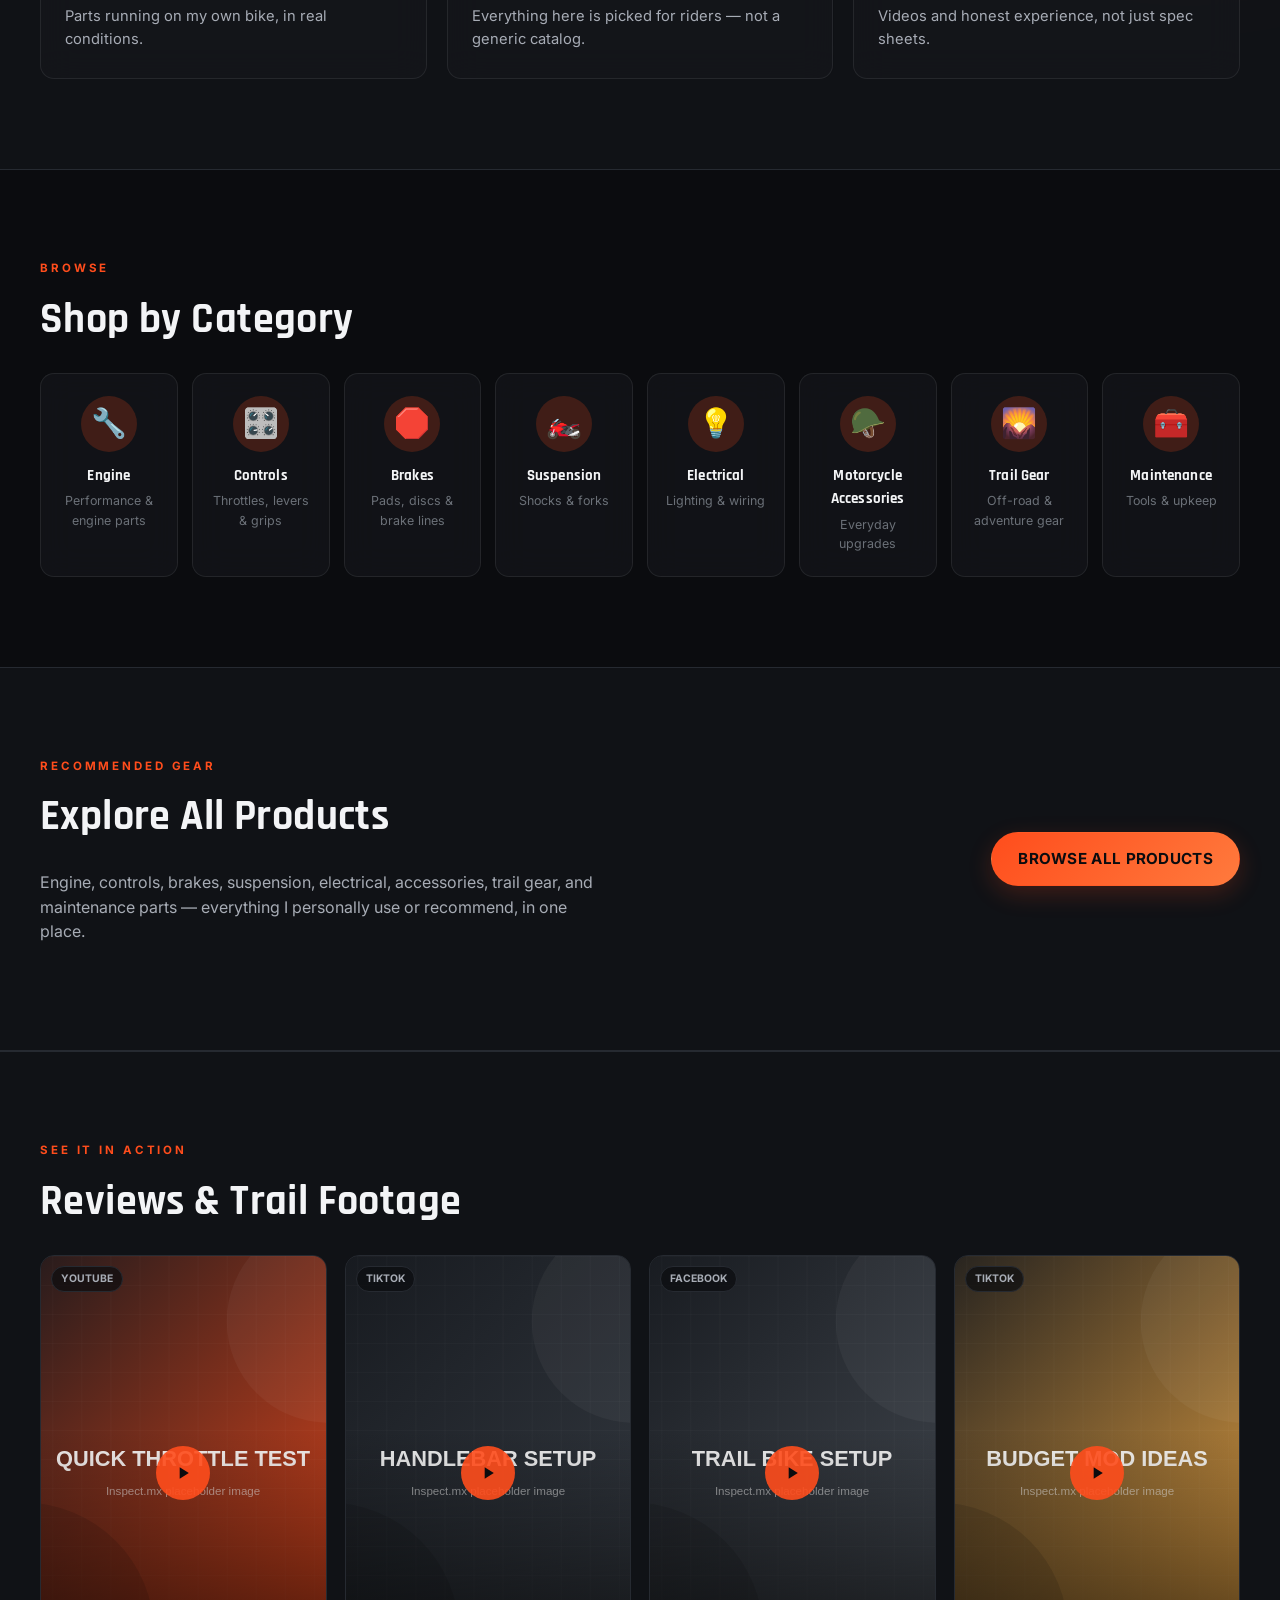
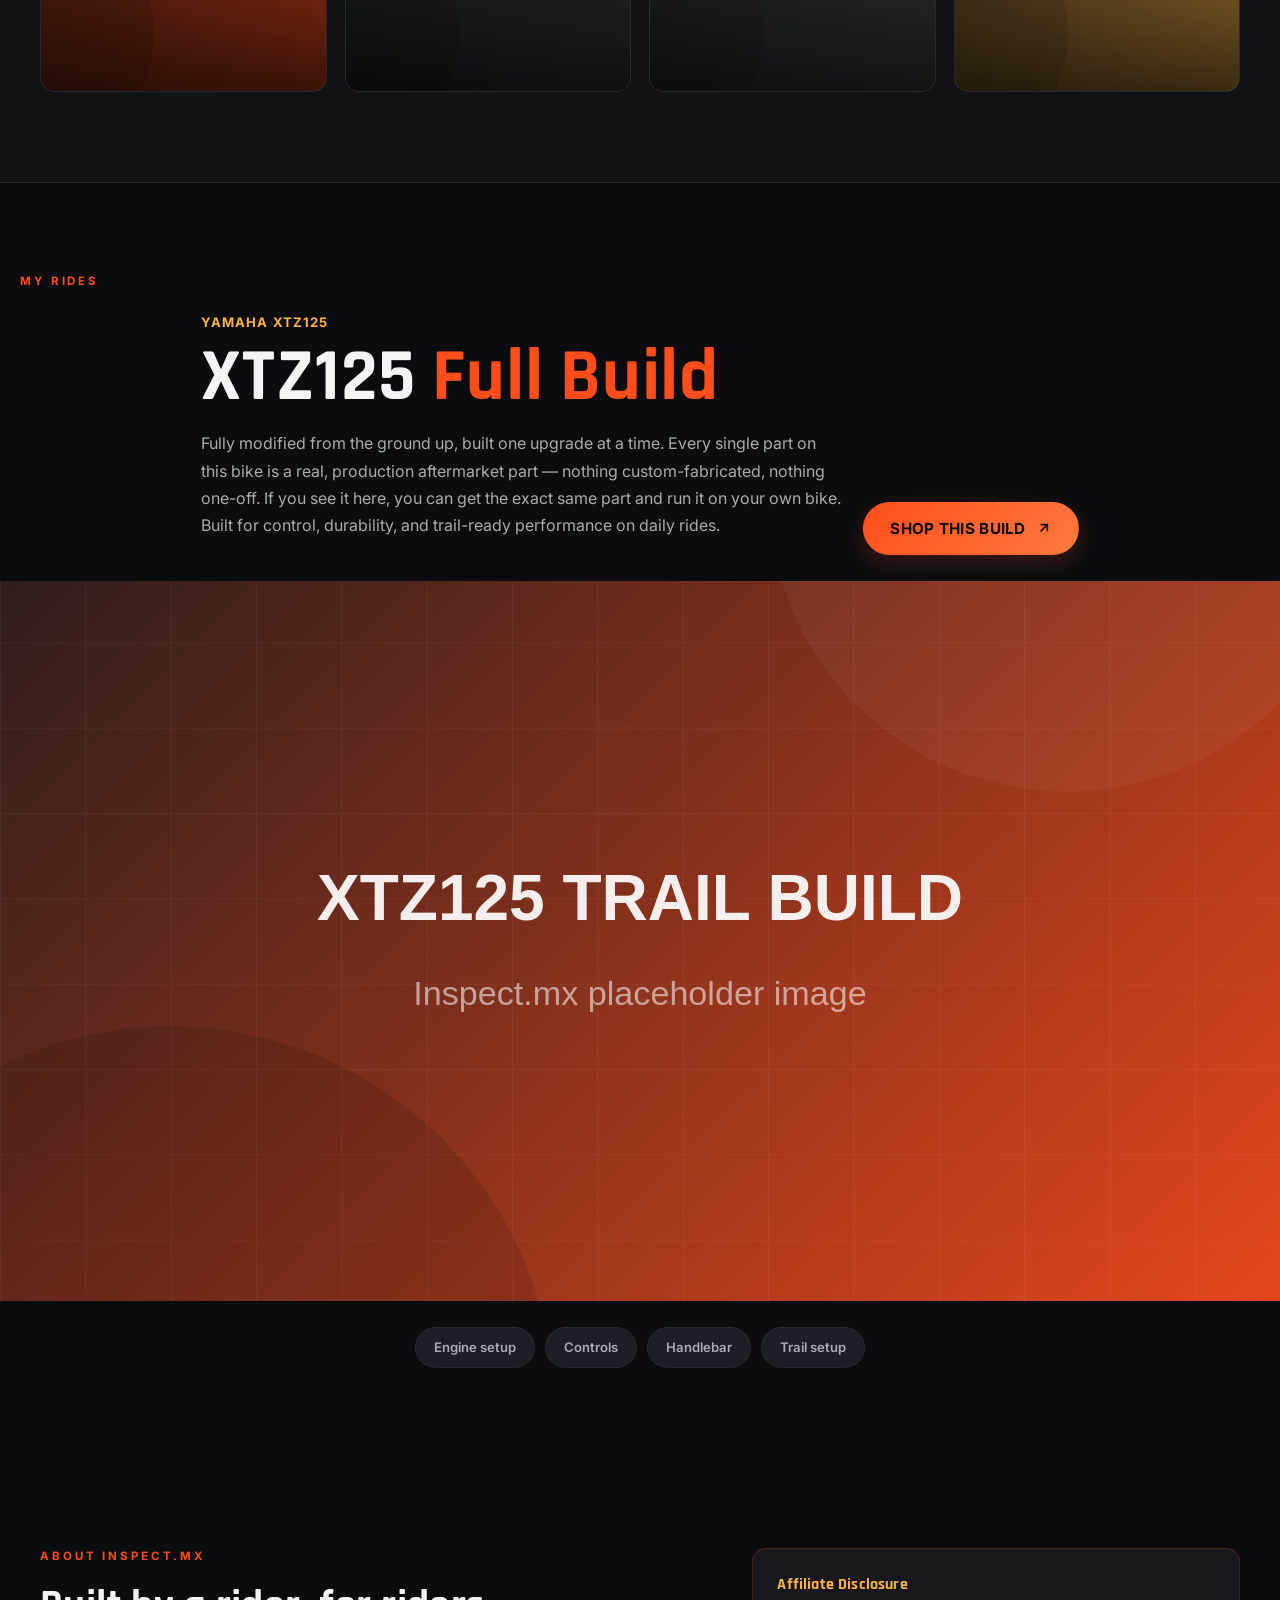
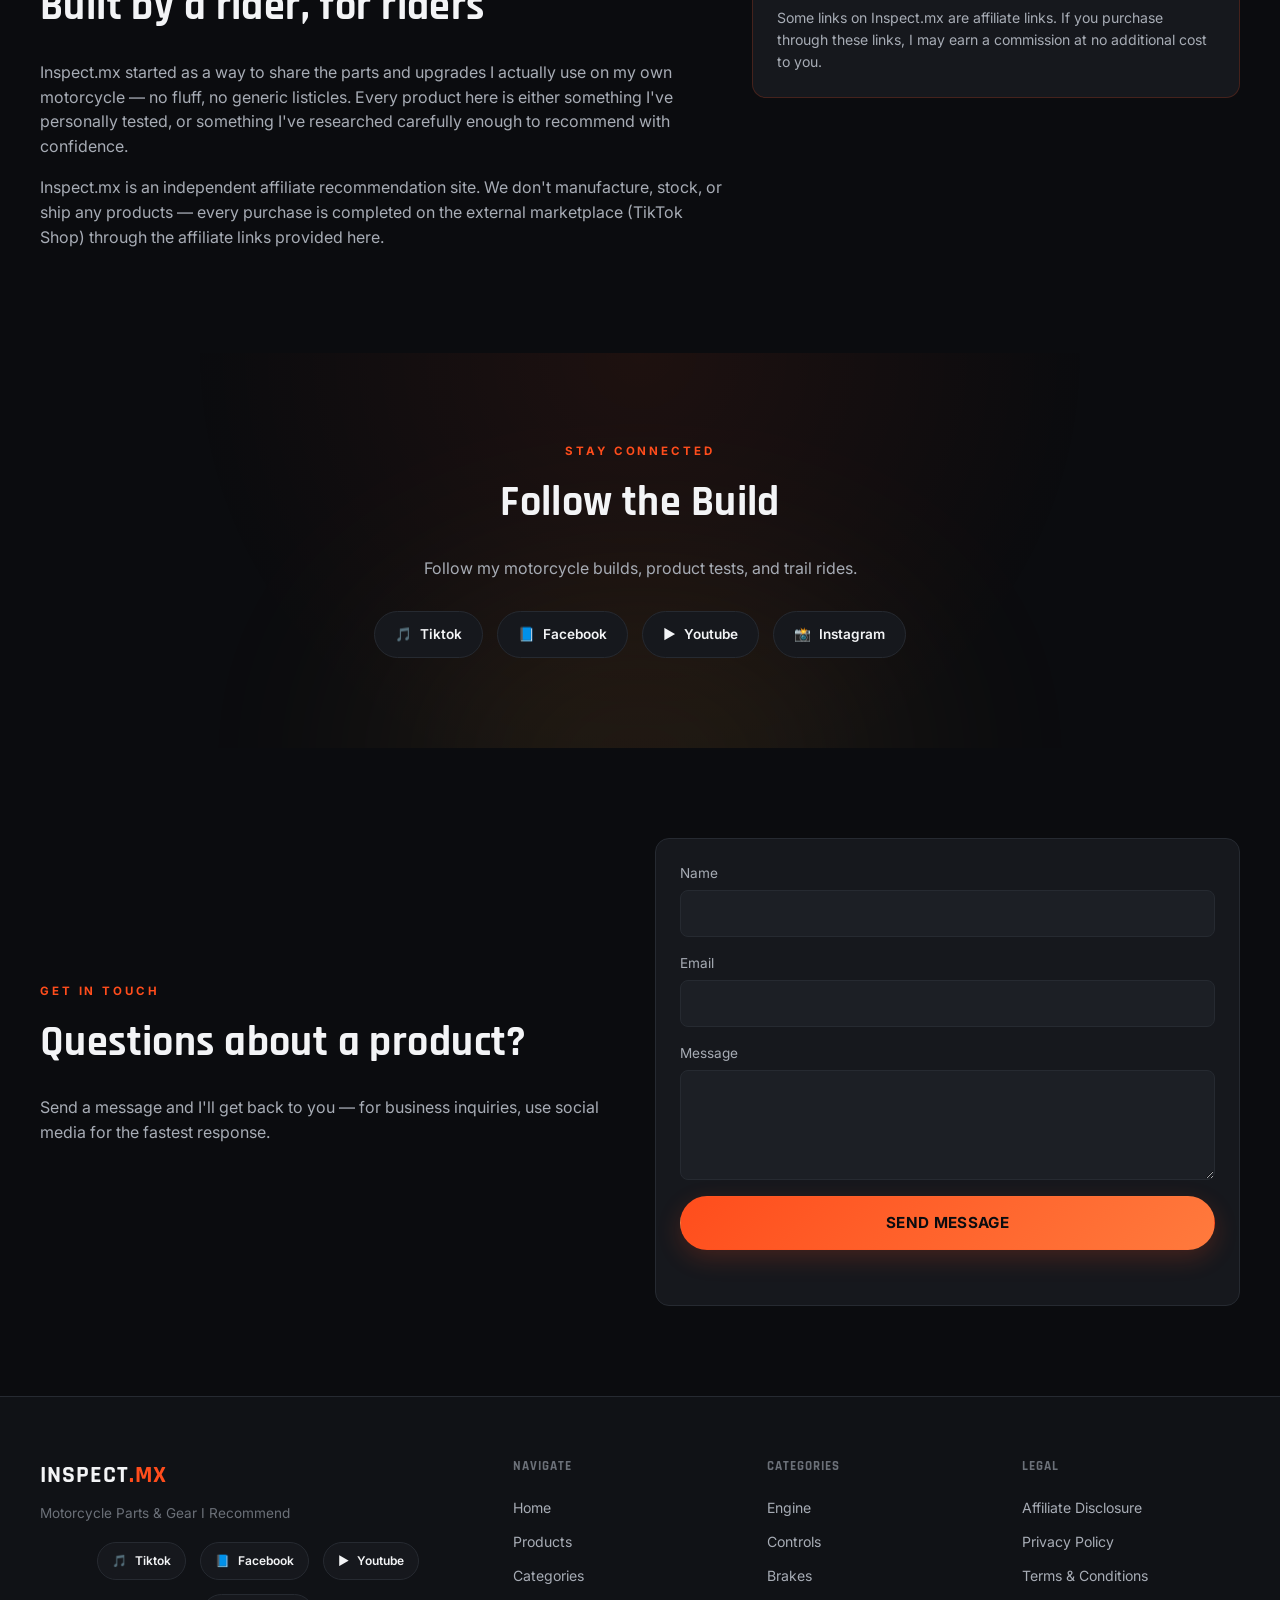
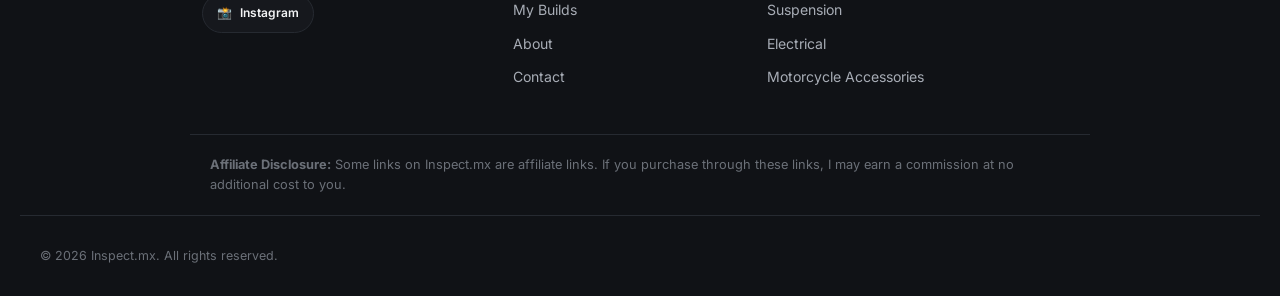
==== commit 08ccaba9: "Add modern AI-startup aesthetic: grain texture, ambient glow, glass cards - Subtle fixed film-grain " ====
--- a/index.html
+++ b/index.html
@@ -13,6 +13,7 @@
 </head>
 <body data-page="home">
 
+<div class="grain-overlay" aria-hidden="true"></div>
 <div class="scroll-progress" id="scrollProgress"></div>
 
 <!-- ======================= NAVBAR ======================= -->
--- a/css/style.css
+++ b/css/style.css
@@ -72,13 +72,13 @@
   *, *::before, *::after { animation-duration: 0.001ms !important; animation-iteration-count: 1 !important; transition-duration: 0.001ms !important; scroll-behavior: auto !important; }
 }
 
-/* Reveal-on-scroll utility */
-.reveal { opacity: 0; transform: translateY(18px); }
+/* Reveal-on-scroll utility — fade + rise + blur-to-focus */
+.reveal { opacity: 0; transform: translateY(18px); filter: blur(6px); }
 .reveal.in-view {
-  animation: revealUp 0.7s var(--ease) forwards;
+  animation: revealUp 0.8s var(--ease) forwards;
 }
 @keyframes revealUp {
-  to { opacity: 1; transform: translateY(0); }
+  to { opacity: 1; transform: translateY(0); filter: blur(0); }
 }
 
 /* =========================================================
@@ -131,6 +131,19 @@
 .btn-block { width: 100%; }
 
 .btn-sm { padding: 10px 18px; font-size: 0.8rem; }
+
+/* =========================================================
+   Cinematic film-grain overlay (subtle, whole-viewport)
+   ========================================================= */
+.grain-overlay {
+  position: fixed;
+  inset: 0;
+  z-index: 500;
+  pointer-events: none;
+  opacity: 0.035;
+  mix-blend-mode: overlay;
+  background-image: url("data:image/svg+xml;utf8,<svg xmlns='http://www.w3.org/2000/svg' width='180' height='180'><filter id='n'><feTurbulence type='fractalNoise' baseFrequency='0.85' numOctaves='2' stitchTiles='stitch'/></filter><rect width='100%25' height='100%25' filter='url(%23n)'/></svg>");
+}
 
 /* =========================================================
    Scroll progress bar
@@ -369,6 +382,34 @@
 }
 .hero-content { position: relative; z-index: 2; max-width: 760px; margin-bottom: 56px; }
 
+/* Ambient gradient-mesh glow behind the hero text */
+.hero::before, .hero::after {
+  content: "";
+  position: absolute;
+  border-radius: 50%;
+  filter: blur(90px);
+  pointer-events: none;
+  z-index: 0;
+  opacity: 0.3;
+}
+.hero::before {
+  width: 420px; height: 420px;
+  background: var(--accent);
+  top: -140px; left: -110px;
+  animation: ambientFloat1 16s ease-in-out infinite;
+}
+.hero::after {
+  width: 360px; height: 360px;
+  background: var(--accent-2);
+  top: 40px; right: -120px;
+  animation: ambientFloat2 20s ease-in-out infinite;
+}
+@keyframes ambientFloat1 { 0%, 100% { transform: translate(0,0); } 50% { transform: translate(30px, 40px); } }
+@keyframes ambientFloat2 { 0%, 100% { transform: translate(0,0); } 50% { transform: translate(-25px, -30px); } }
+@media (prefers-reduced-motion: reduce) {
+  .hero::before, .hero::after { animation: none; }
+}
+
 /* Full-bleed motorcycle photo strip — kept separate from the text so
    the bike reads clearly instead of fighting a text overlay. */
 .hero-media-full {
@@ -499,7 +540,26 @@
 /* =========================================================
    Trust section
    ========================================================= */
-.trust { background: var(--bg-alt); border-top: 1px solid var(--border); border-bottom: 1px solid var(--border); }
+.trust {
+  position: relative;
+  overflow: hidden;
+  background: var(--bg-alt);
+  border-top: 1px solid var(--border);
+  border-bottom: 1px solid var(--border);
+}
+.trust::before {
+  content: "";
+  position: absolute;
+  top: -180px; right: -140px;
+  width: 460px; height: 460px;
+  border-radius: 50%;
+  background: var(--accent);
+  filter: blur(110px);
+  opacity: 0.12;
+  pointer-events: none;
+  z-index: 0;
+}
+.trust .container { position: relative; z-index: 1; }
 .trust-text { color: var(--text-dim); max-width: 640px; font-size: 1.05rem; margin-bottom: 40px; }
 .trust-grid {
   display: grid;
@@ -507,13 +567,27 @@
   grid-template-columns: 1fr;
 }
 .trust-card {
-  background: var(--surface);
-  border: 1px solid var(--border);
+  position: relative;
+  background: rgba(22,24,29,0.6);
+  backdrop-filter: blur(16px);
+  -webkit-backdrop-filter: blur(16px);
+  border: 1px solid rgba(255,255,255,0.08);
   border-radius: var(--radius);
   padding: 28px 24px;
   transition: transform 0.25s var(--ease), border-color 0.25s var(--ease);
 }
 .trust-card:hover { transform: translateY(-4px); border-color: var(--accent); }
+.trust-card::before {
+  content: "";
+  position: absolute; inset: 0;
+  border-radius: inherit;
+  background: radial-gradient(240px circle at var(--mx,50%) var(--my,50%), rgba(255,77,28,0.16), transparent 70%);
+  opacity: 0;
+  transition: opacity 0.3s;
+  pointer-events: none;
+}
+.trust-card:hover::before { opacity: 1; }
+.trust-card > * { position: relative; z-index: 1; }
 .trust-icon { font-size: 2rem; display: block; margin-bottom: 12px; }
 .trust-card h3 { font-size: 1.1rem; margin-bottom: 8px; }
 .trust-card p { color: var(--text-dim); font-size: 0.92rem; margin: 0; }
@@ -531,8 +605,11 @@
   gap: 14px;
 }
 .category-card {
-  background: var(--surface);
-  border: 1px solid var(--border);
+  position: relative;
+  background: rgba(22,24,29,0.6);
+  backdrop-filter: blur(16px);
+  -webkit-backdrop-filter: blur(16px);
+  border: 1px solid rgba(255,255,255,0.08);
   border-radius: var(--radius);
   padding: 22px 16px;
   text-align: center;
@@ -544,6 +621,17 @@
   border-color: var(--accent);
   background: var(--surface-2);
 }
+.category-card::before {
+  content: "";
+  position: absolute; inset: 0;
+  border-radius: inherit;
+  background: radial-gradient(200px circle at var(--mx,50%) var(--my,50%), rgba(255,77,28,0.16), transparent 70%);
+  opacity: 0;
+  transition: opacity 0.3s;
+  pointer-events: none;
+}
+.category-card:hover::before { opacity: 1; }
+.category-card > * { position: relative; z-index: 1; }
 .category-card .cat-icon {
   font-size: 1.8rem;
   display: inline-flex;
@@ -658,6 +746,7 @@
 @media (min-width: 1000px) { .product-grid { grid-template-columns: repeat(4, 1fr); } }
 
 .product-card {
+  position: relative;
   background: var(--surface);
   border: 1px solid var(--border);
   border-radius: var(--radius);
@@ -675,6 +764,17 @@
   box-shadow: var(--shadow-md);
   border-color: rgba(255,77,28,0.4);
 }
+.product-card::before {
+  content: "";
+  position: absolute; inset: 0;
+  z-index: 1;
+  background: radial-gradient(220px circle at var(--mx,50%) var(--my,50%), rgba(255,77,28,0.14), transparent 70%);
+  opacity: 0;
+  transition: opacity 0.3s;
+  pointer-events: none;
+}
+.product-card:hover::before { opacity: 1; }
+.product-card > * { position: relative; z-index: 2; }
 
 .product-media {
   position: relative;
@@ -939,7 +1039,26 @@
 /* =========================================================
    Follow / social
    ========================================================= */
-.follow { text-align: center; background: radial-gradient(circle at 50% 0%, rgba(255,77,28,0.08), transparent 60%); }
+.follow {
+  position: relative;
+  overflow: hidden;
+  text-align: center;
+  background: radial-gradient(circle at 50% 0%, rgba(255,77,28,0.08), transparent 60%);
+}
+.follow::before {
+  content: "";
+  position: absolute;
+  bottom: -160px; left: 50%;
+  transform: translateX(-50%);
+  width: 520px; height: 300px;
+  border-radius: 50%;
+  background: var(--accent-2);
+  filter: blur(120px);
+  opacity: 0.1;
+  pointer-events: none;
+  z-index: 0;
+}
+.follow .container { position: relative; z-index: 1; }
 .follow-text { color: var(--text-dim); margin-bottom: 30px; }
 .social-row { display: flex; gap: 14px; justify-content: center; flex-wrap: wrap; }
 .social-btn {
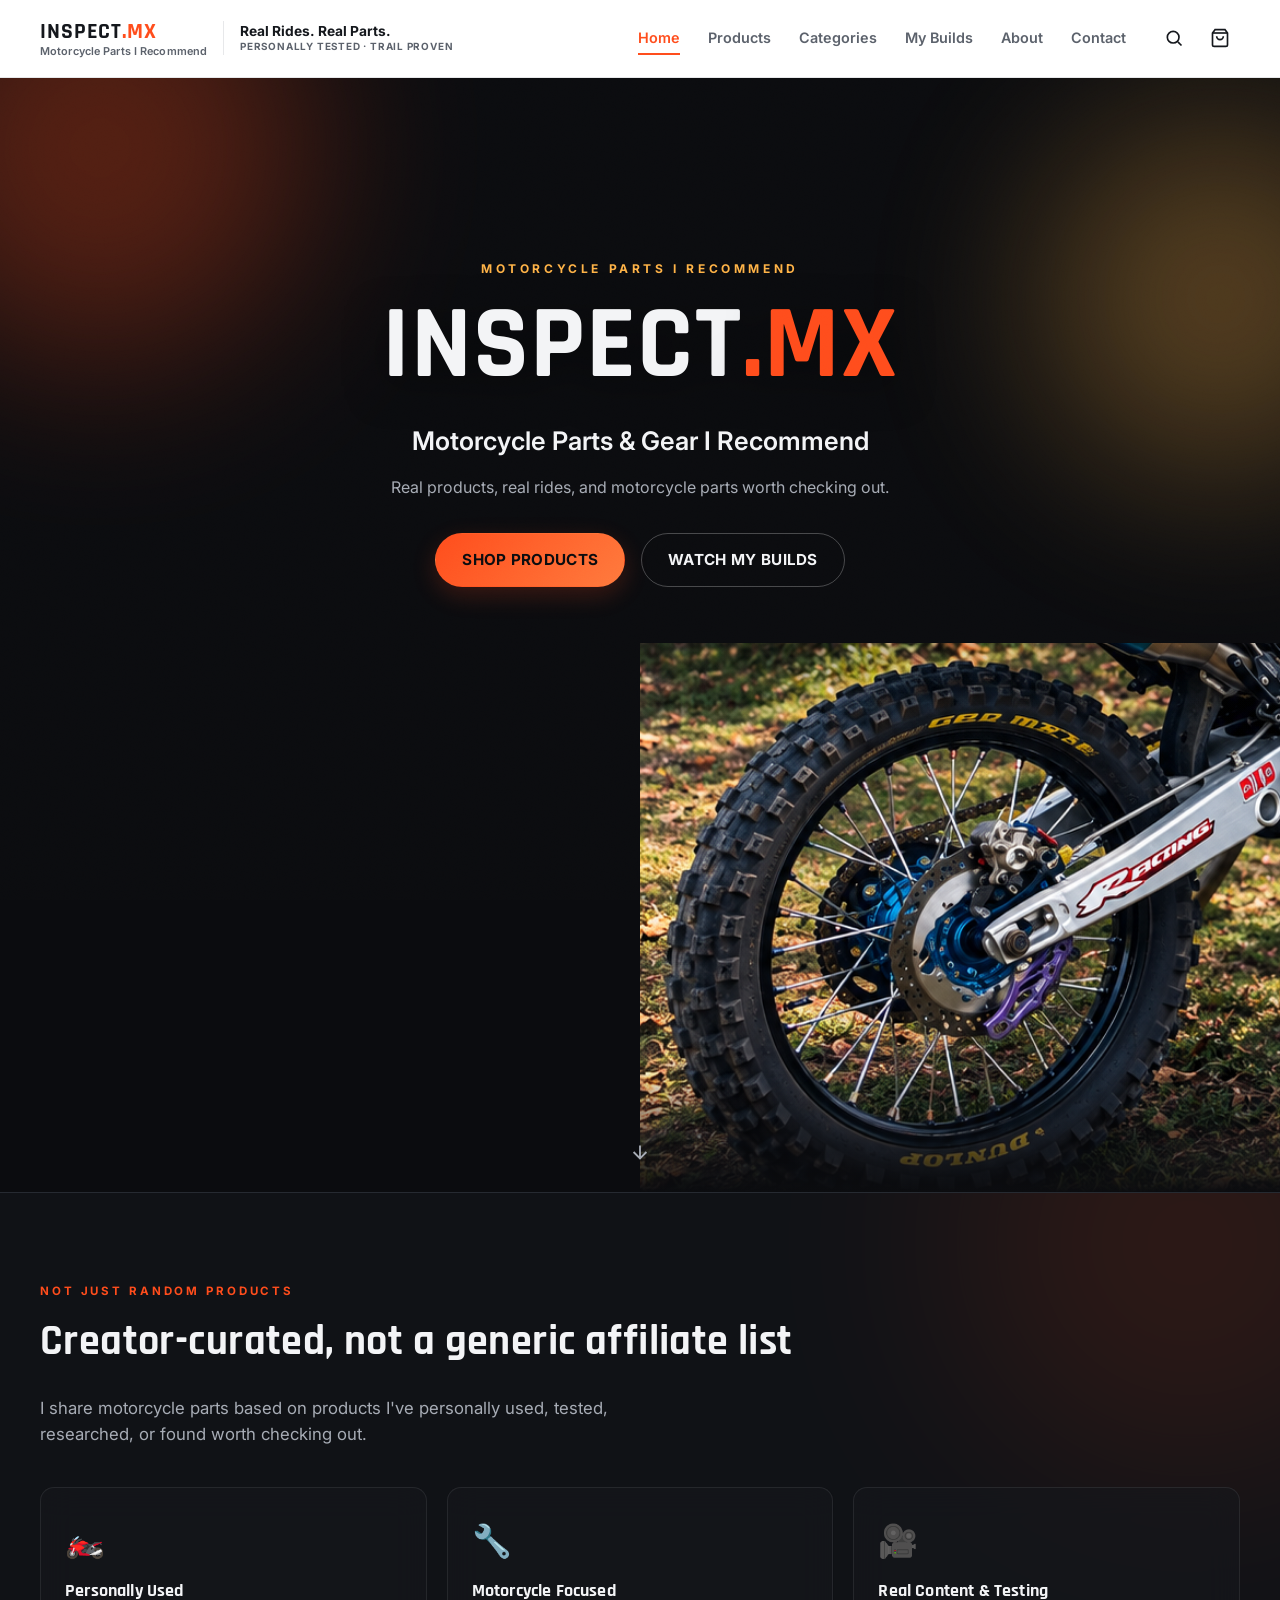
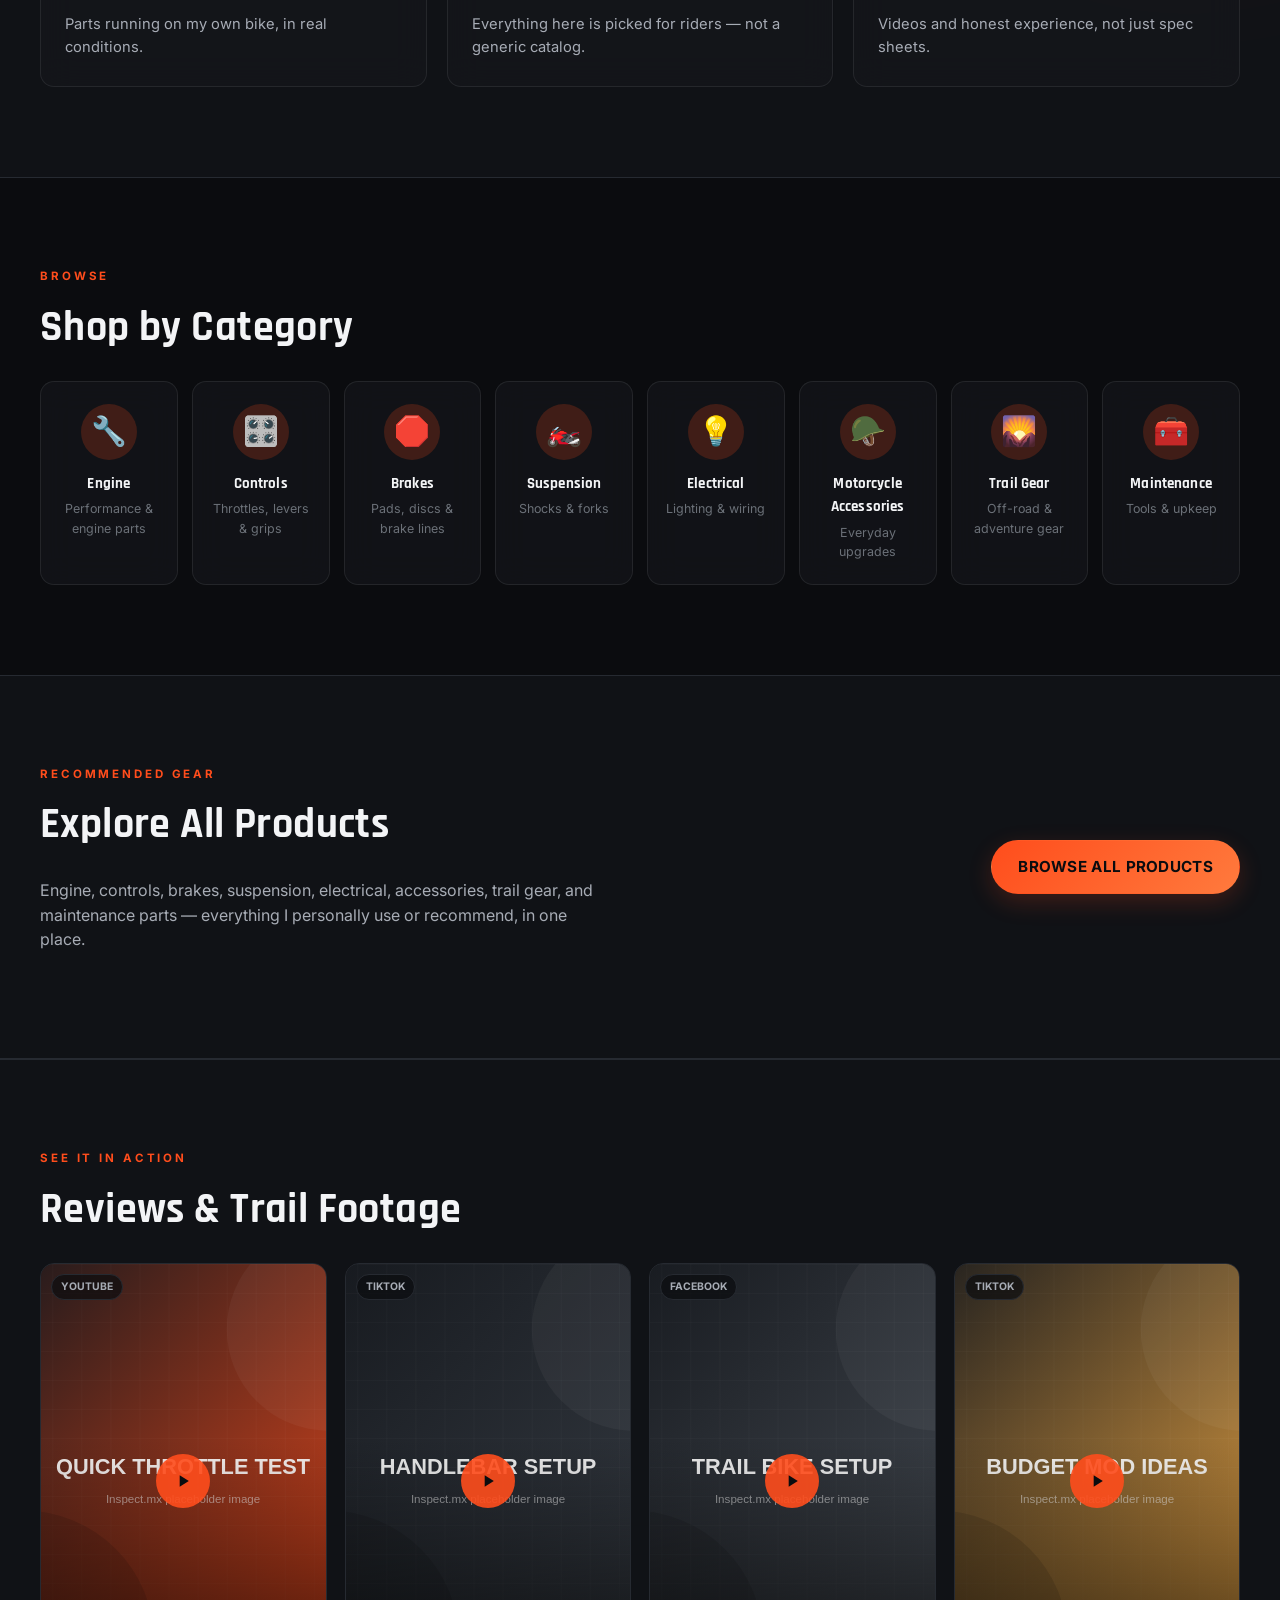
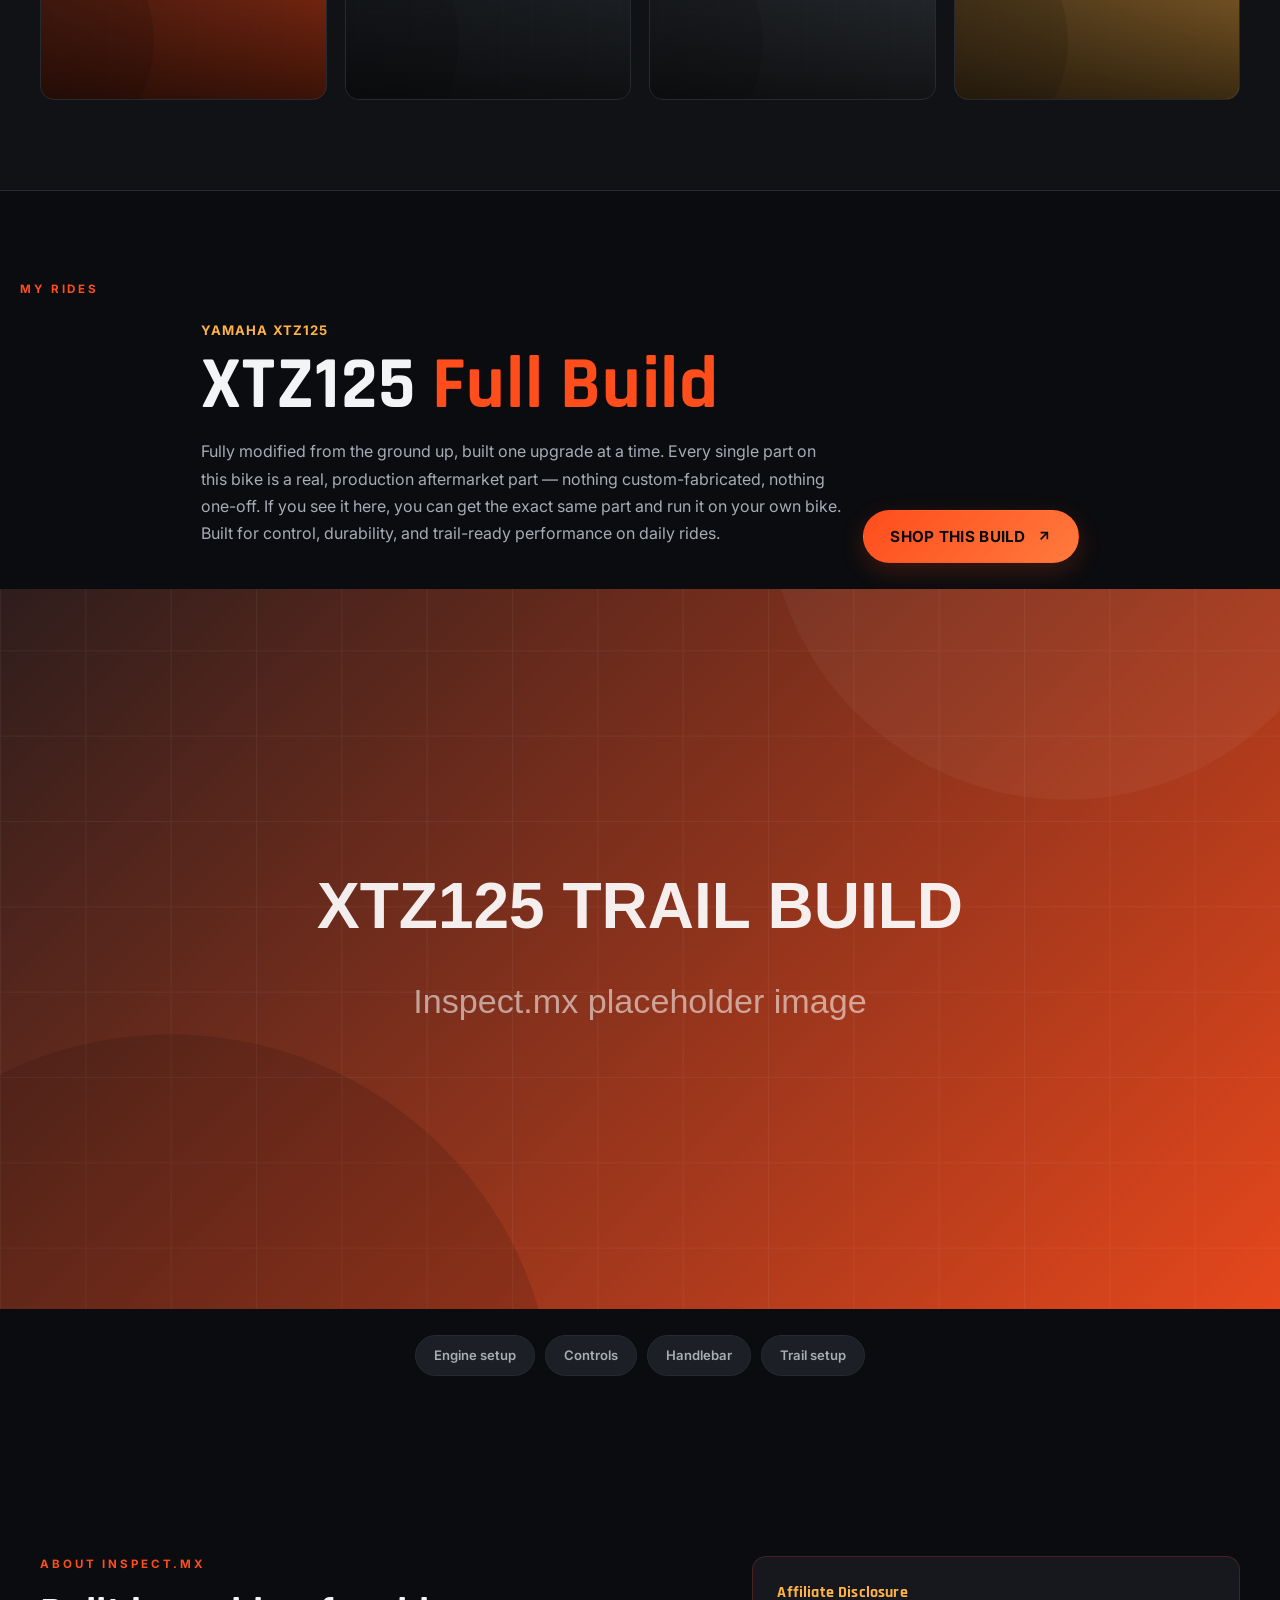
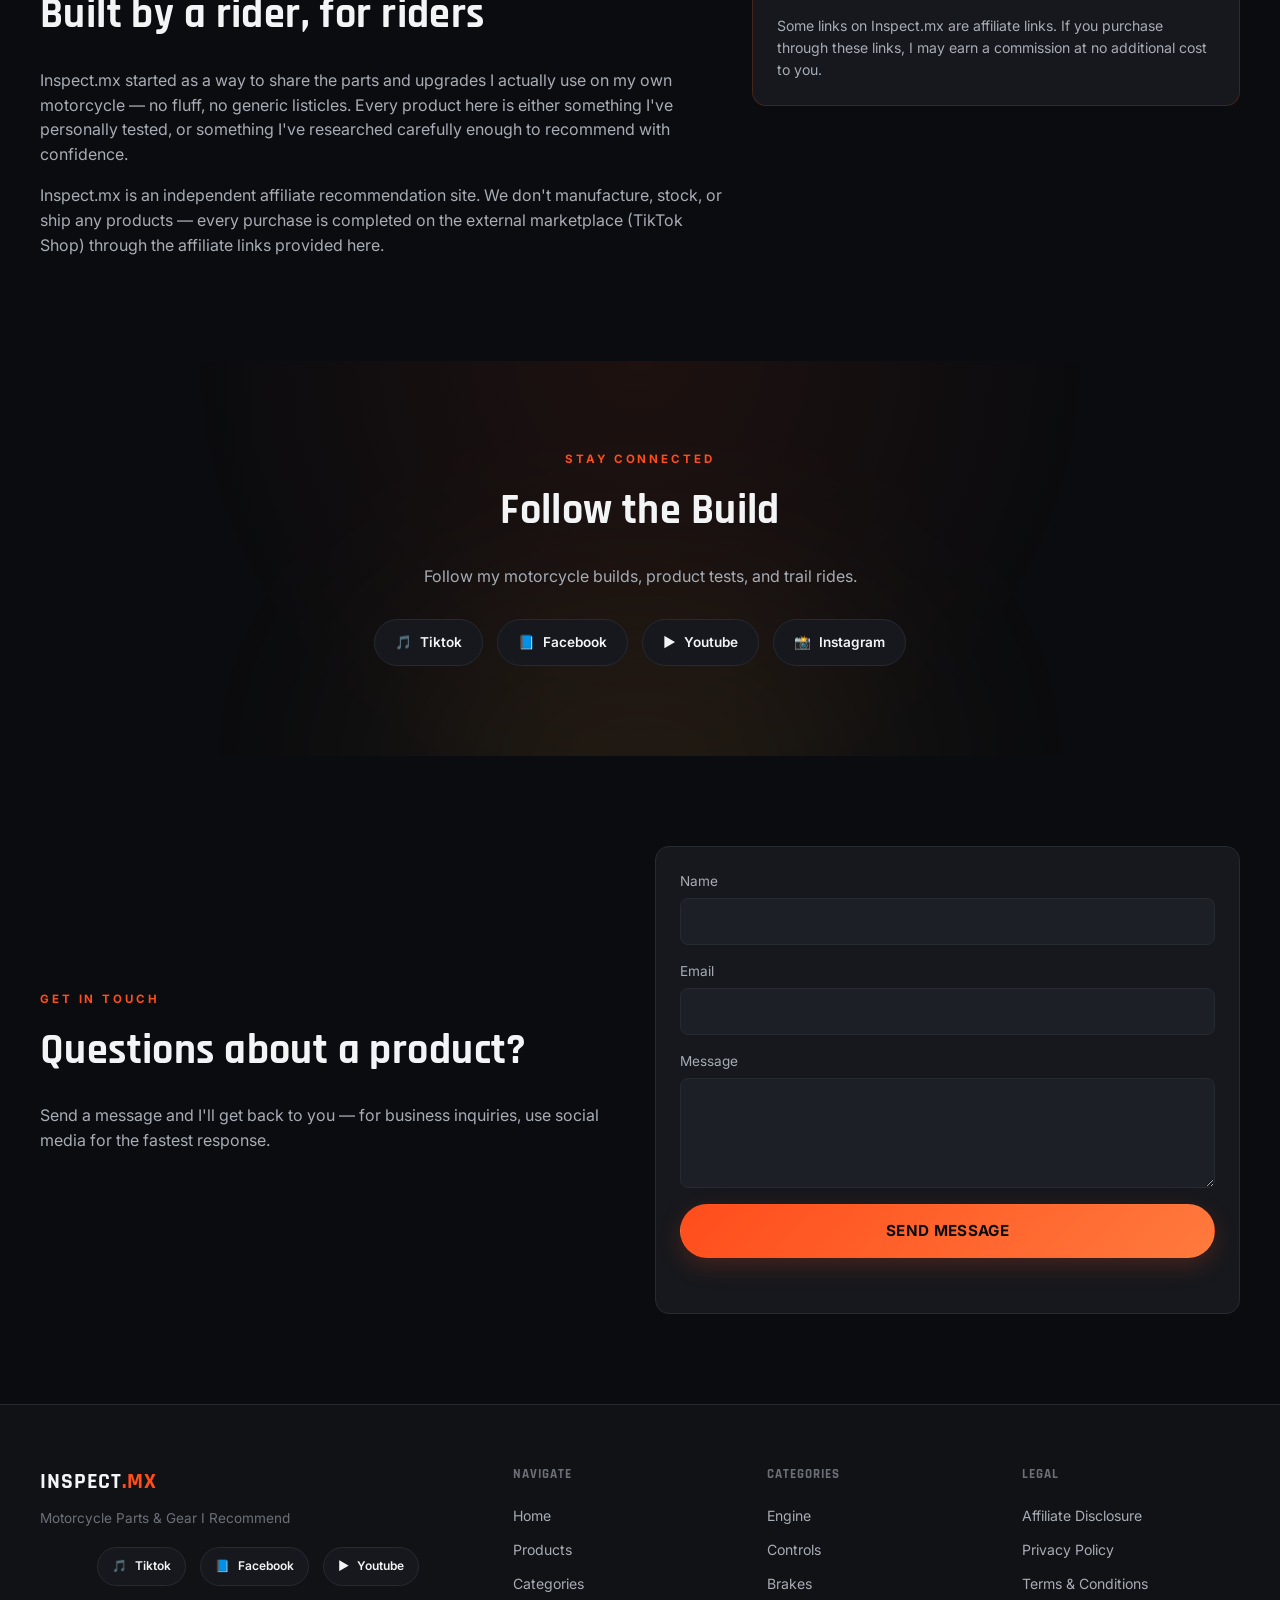
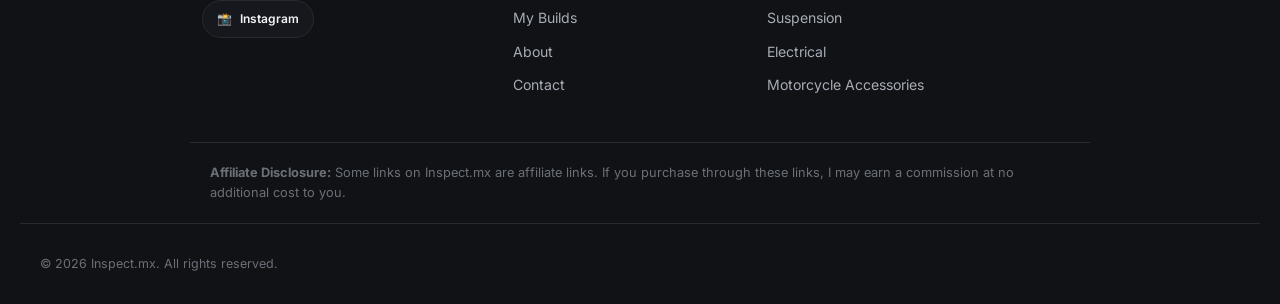
==== commit 933b26a3: "Redesign navbar as a solid white bar (Honda-style), rest of site stays dark Navbar now runs permanen" ====
--- a/index.html
+++ b/index.html
@@ -19,29 +19,39 @@
 <!-- ======================= NAVBAR ======================= -->
 <header class="navbar" id="navbar">
   <div class="navbar-inner container">
-    <a href="#home" class="brand" aria-label="Inspect.mx home">
-      <span class="brand-mark">INSPECT<span class="accent">.MX</span></span>
-    </a>
-
-    <nav class="nav-links" id="navLinks" aria-label="Primary">
-      <a href="#home" class="nav-link" data-section="home">Home</a>
-      <a href="products.html" class="nav-link" data-section="products">Products</a>
-      <a href="#categories" class="nav-link" data-section="categories">Categories</a>
-      <a href="#builds" class="nav-link" data-section="builds">My Builds</a>
-      <a href="#about" class="nav-link" data-section="about">About</a>
-      <a href="#contact" class="nav-link" data-section="contact">Contact</a>
-    </nav>
-
-    <div class="navbar-actions">
-      <button class="icon-btn" id="searchToggle" aria-label="Search products" aria-expanded="false">
-        <svg viewBox="0 0 24 24" width="20" height="20" fill="none" stroke="currentColor" stroke-width="2"><circle cx="11" cy="11" r="7"/><line x1="21" y1="21" x2="16.65" y2="16.65"/></svg>
-      </button>
-      <a href="products.html" class="icon-btn" aria-label="View products">
-        <svg viewBox="0 0 24 24" width="20" height="20" fill="none" stroke="currentColor" stroke-width="2"><path d="M6 2 3 6v14a2 2 0 0 0 2 2h14a2 2 0 0 0 2-2V6l-3-4Z"/><path d="M3 6h18"/><path d="M16 10a4 4 0 0 1-8 0"/></svg>
+    <div class="navbar-brand-group">
+      <a href="#home" class="brand" aria-label="Inspect.mx home">
+        <span class="brand-mark">INSPECT<span class="accent">.MX</span></span>
+        <span class="brand-tagline">Motorcycle Parts I Recommend</span>
       </a>
-      <button class="hamburger" id="hamburger" aria-label="Open menu" aria-expanded="false">
-        <span></span><span></span><span></span>
-      </button>
+      <span class="brand-divider" aria-hidden="true"></span>
+      <div class="brand-secondary">
+        <span class="brand-secondary-title">Real Rides. Real Parts.</span>
+        <span class="brand-secondary-sub">Personally Tested &middot; Trail Proven</span>
+      </div>
+    </div>
+
+    <div class="navbar-right">
+      <nav class="nav-links" id="navLinks" aria-label="Primary">
+        <a href="#home" class="nav-link" data-section="home">Home</a>
+        <a href="products.html" class="nav-link" data-section="products">Products</a>
+        <a href="#categories" class="nav-link" data-section="categories">Categories</a>
+        <a href="#builds" class="nav-link" data-section="builds">My Builds</a>
+        <a href="#about" class="nav-link" data-section="about">About</a>
+        <a href="#contact" class="nav-link" data-section="contact">Contact</a>
+      </nav>
+
+      <div class="navbar-actions">
+        <button class="icon-btn" id="searchToggle" aria-label="Search products" aria-expanded="false">
+          <svg viewBox="0 0 24 24" width="20" height="20" fill="none" stroke="currentColor" stroke-width="2"><circle cx="11" cy="11" r="7"/><line x1="21" y1="21" x2="16.65" y2="16.65"/></svg>
+        </button>
+        <a href="products.html" class="icon-btn" aria-label="View products">
+          <svg viewBox="0 0 24 24" width="20" height="20" fill="none" stroke="currentColor" stroke-width="2"><path d="M6 2 3 6v14a2 2 0 0 0 2 2h14a2 2 0 0 0 2-2V6l-3-4Z"/><path d="M3 6h18"/><path d="M16 10a4 4 0 0 1-8 0"/></svg>
+        </a>
+        <button class="hamburger" id="hamburger" aria-label="Open menu" aria-expanded="false">
+          <span></span><span></span><span></span>
+        </button>
+      </div>
     </div>
   </div>
 
--- a/css/style.css
+++ b/css/style.css
@@ -29,8 +29,15 @@
   --font-display: "Rajdhani", "Inter", sans-serif;
   --font-body: "Inter", system-ui, sans-serif;
 
-  --nav-h: 68px;
+  --nav-h: 76px;
   --container-w: 1240px;
+
+  /* Navbar runs light/white regardless of the dark page theme */
+  --nav-bg: #ffffff;
+  --nav-text: #14171c;
+  --nav-text-dim: #5b616b;
+  --nav-border: #e7e8ea;
+  --nav-hover: #f2f3f5;
 
   --ease: cubic-bezier(.22,.8,.28,1);
 }
@@ -166,15 +173,13 @@
   position: sticky;
   top: 0;
   z-index: 100;
-  background: rgba(11,12,15,0.7);
-  backdrop-filter: blur(14px) saturate(140%);
-  -webkit-backdrop-filter: blur(14px) saturate(140%);
-  border-bottom: 1px solid transparent;
-  transition: border-color 0.3s var(--ease), background 0.3s var(--ease);
+  background: var(--nav-bg);
+  border-bottom: 1px solid var(--nav-border);
+  box-shadow: 0 1px 0 rgba(0,0,0,0.03);
+  transition: box-shadow 0.3s var(--ease);
 }
 .navbar.scrolled {
-  border-bottom-color: var(--border);
-  background: rgba(11,12,15,0.92);
+  box-shadow: 0 4px 18px rgba(0,0,0,0.1);
 }
 
 .navbar-inner {
@@ -182,25 +187,78 @@
   display: flex;
   align-items: center;
   justify-content: space-between;
-  gap: 20px;
-}
-
+  gap: 18px;
+}
+
+.navbar-brand-group {
+  display: flex;
+  align-items: center;
+  gap: 16px;
+  min-width: 0;
+}
+.navbar-right {
+  display: flex;
+  align-items: center;
+  gap: 28px;
+  flex: 0 0 auto;
+}
+
+.brand {
+  display: flex;
+  flex-direction: column;
+  line-height: 1.15;
+  flex: 0 0 auto;
+}
 .brand-mark {
   font-family: var(--font-display);
   font-weight: 700;
-  font-size: 1.5rem;
+  font-size: 1.4rem;
   letter-spacing: 0.04em;
+}
+.navbar .brand-mark { color: var(--nav-text); }
+.brand-tagline {
+  font-size: 0.68rem;
+  font-weight: 600;
+  color: var(--nav-text-dim);
+  letter-spacing: 0.01em;
+}
+
+.brand-divider {
+  display: none;
+  width: 1px;
+  height: 34px;
+  background: var(--nav-border);
+  flex: 0 0 auto;
+}
+.brand-secondary {
+  display: none;
+  flex-direction: column;
+  line-height: 1.25;
+  flex: 0 0 auto;
+  white-space: nowrap;
+}
+.brand-secondary-title {
+  font-size: 0.86rem;
+  font-weight: 700;
+  color: var(--nav-text);
+}
+.brand-secondary-sub {
+  font-size: 0.62rem;
+  font-weight: 700;
+  letter-spacing: 0.08em;
+  text-transform: uppercase;
+  color: var(--nav-text-dim);
 }
 
 .nav-links {
   display: none;
   align-items: center;
-  gap: 30px;
+  gap: 28px;
 }
 .nav-link {
-  font-size: 0.92rem;
+  font-size: 0.9rem;
   font-weight: 600;
-  color: var(--text-dim);
+  color: var(--nav-text-dim);
   position: relative;
   padding: 6px 0;
   transition: color 0.2s;
@@ -213,15 +271,16 @@
   background: var(--accent);
   transition: width 0.25s var(--ease);
 }
-.nav-link:hover { color: var(--text); }
+.nav-link:hover { color: var(--nav-text); }
 .nav-link:hover::after { width: 100%; }
-.nav-link.active { color: var(--text); }
+.nav-link.active { color: var(--accent); }
 .nav-link.active::after { width: 100%; }
 
 .navbar-actions {
   display: flex;
   align-items: center;
   gap: 6px;
+  flex: 0 0 auto;
 }
 .icon-btn {
   display: inline-flex;
@@ -231,11 +290,11 @@
   border-radius: 50%;
   background: transparent;
   border: none;
-  color: var(--text);
+  color: var(--nav-text);
   cursor: pointer;
   transition: background 0.2s;
 }
-.icon-btn:hover { background: var(--surface-2); color: var(--accent); }
+.icon-btn:hover { background: var(--nav-hover); color: var(--accent); }
 
 .hamburger {
   display: inline-flex;
@@ -250,7 +309,7 @@
 .hamburger span {
   display: block;
   width: 20px; height: 2px;
-  background: var(--text);
+  background: var(--nav-text);
   margin: 0 auto;
   transition: transform 0.25s var(--ease), opacity 0.2s;
 }
@@ -262,26 +321,27 @@
 .search-panel {
   max-height: 0;
   overflow: hidden;
+  background: var(--nav-bg);
   transition: max-height 0.3s var(--ease);
   border-bottom: 1px solid transparent;
 }
-.search-panel.open { max-height: 80px; border-bottom-color: var(--border); }
+.search-panel.open { max-height: 80px; border-bottom-color: var(--nav-border); }
 .search-panel-inner {
   display: flex;
   align-items: center;
   gap: 10px;
   padding: 14px 20px;
-  color: var(--text-faint);
+  color: var(--nav-text-dim);
 }
 .search-panel-inner input {
   flex: 1;
   background: transparent;
   border: none;
   outline: none;
-  color: var(--text);
+  color: var(--nav-text);
   font-size: 0.95rem;
 }
-.search-panel-inner input::placeholder { color: var(--text-faint); }
+.search-panel-inner input::placeholder { color: var(--nav-text-dim); }
 
 /* Mobile drawer */
 .mobile-drawer {
@@ -366,6 +426,11 @@
 @media (min-width: 900px) {
   .nav-links { display: flex; }
   .hamburger { display: none; }
+}
+
+@media (min-width: 1240px) {
+  .brand-divider { display: block; }
+  .brand-secondary { display: flex; }
 }
 
 /* =========================================================
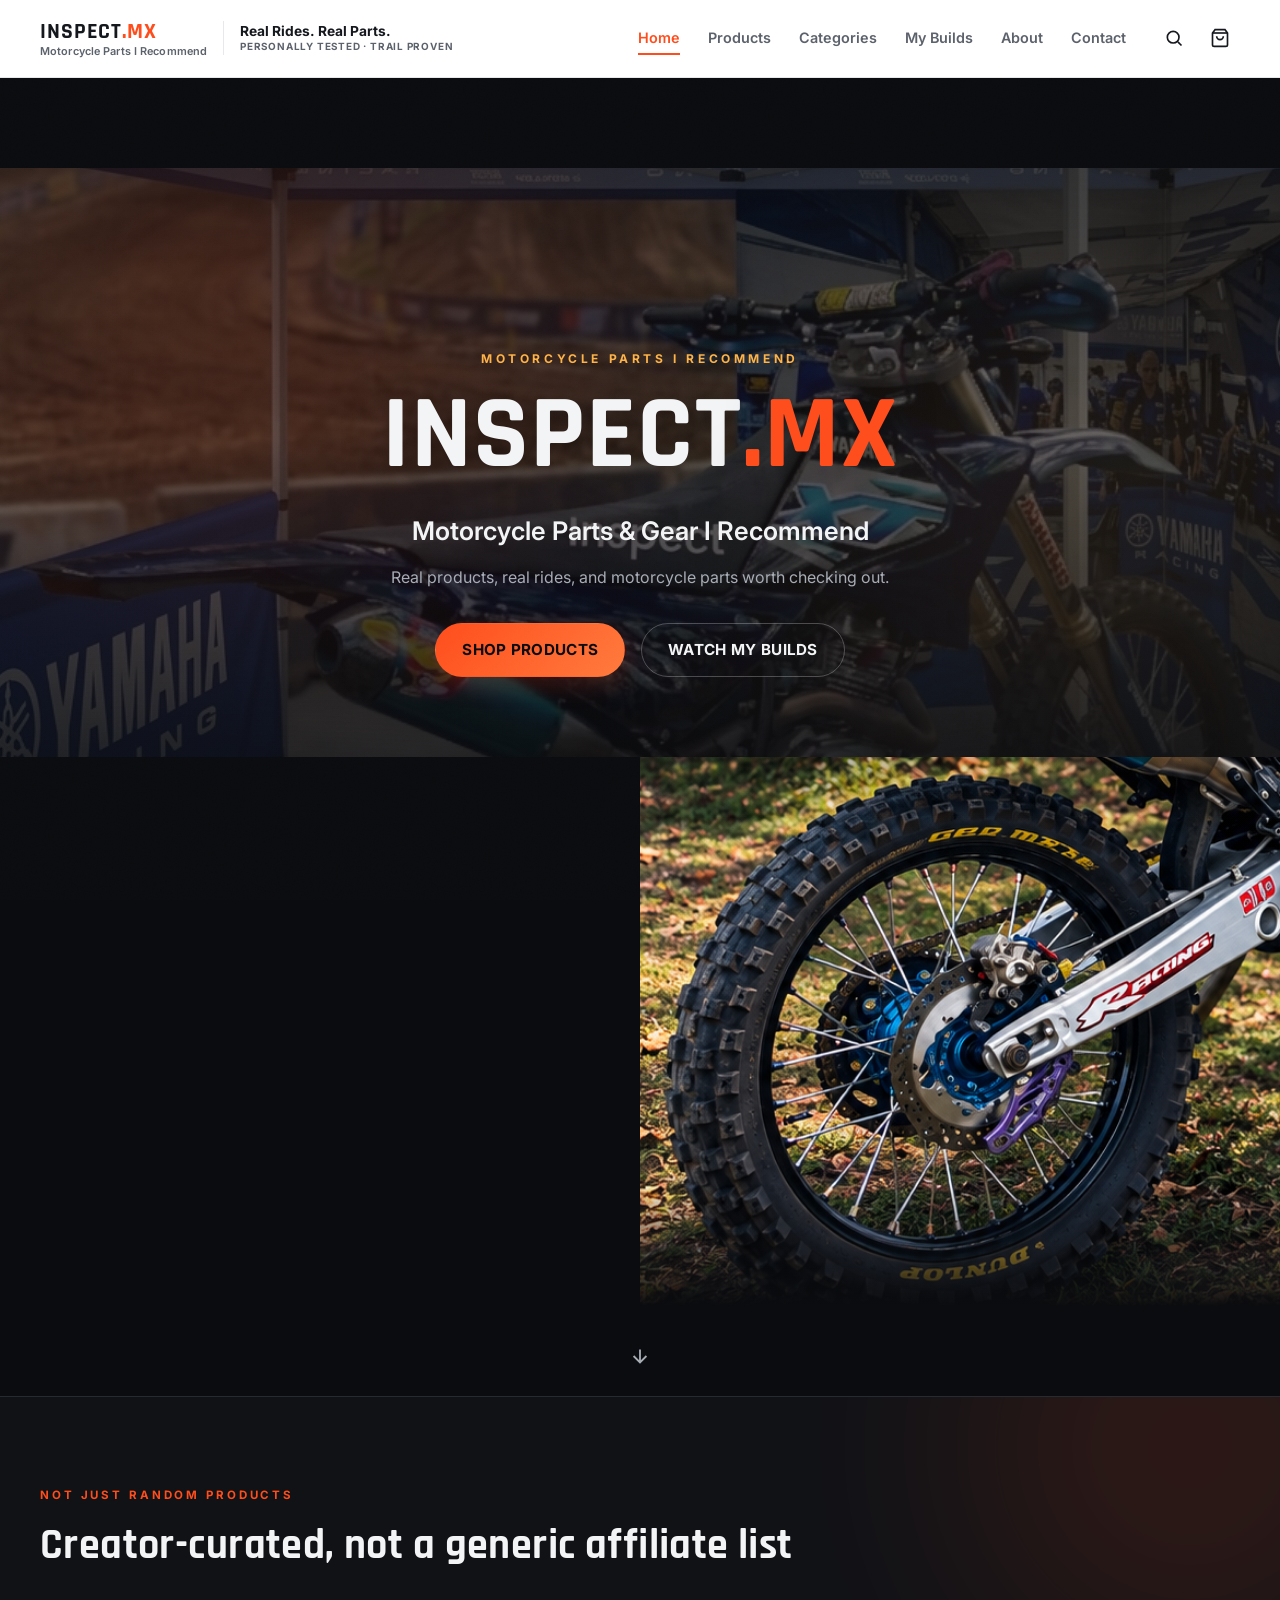
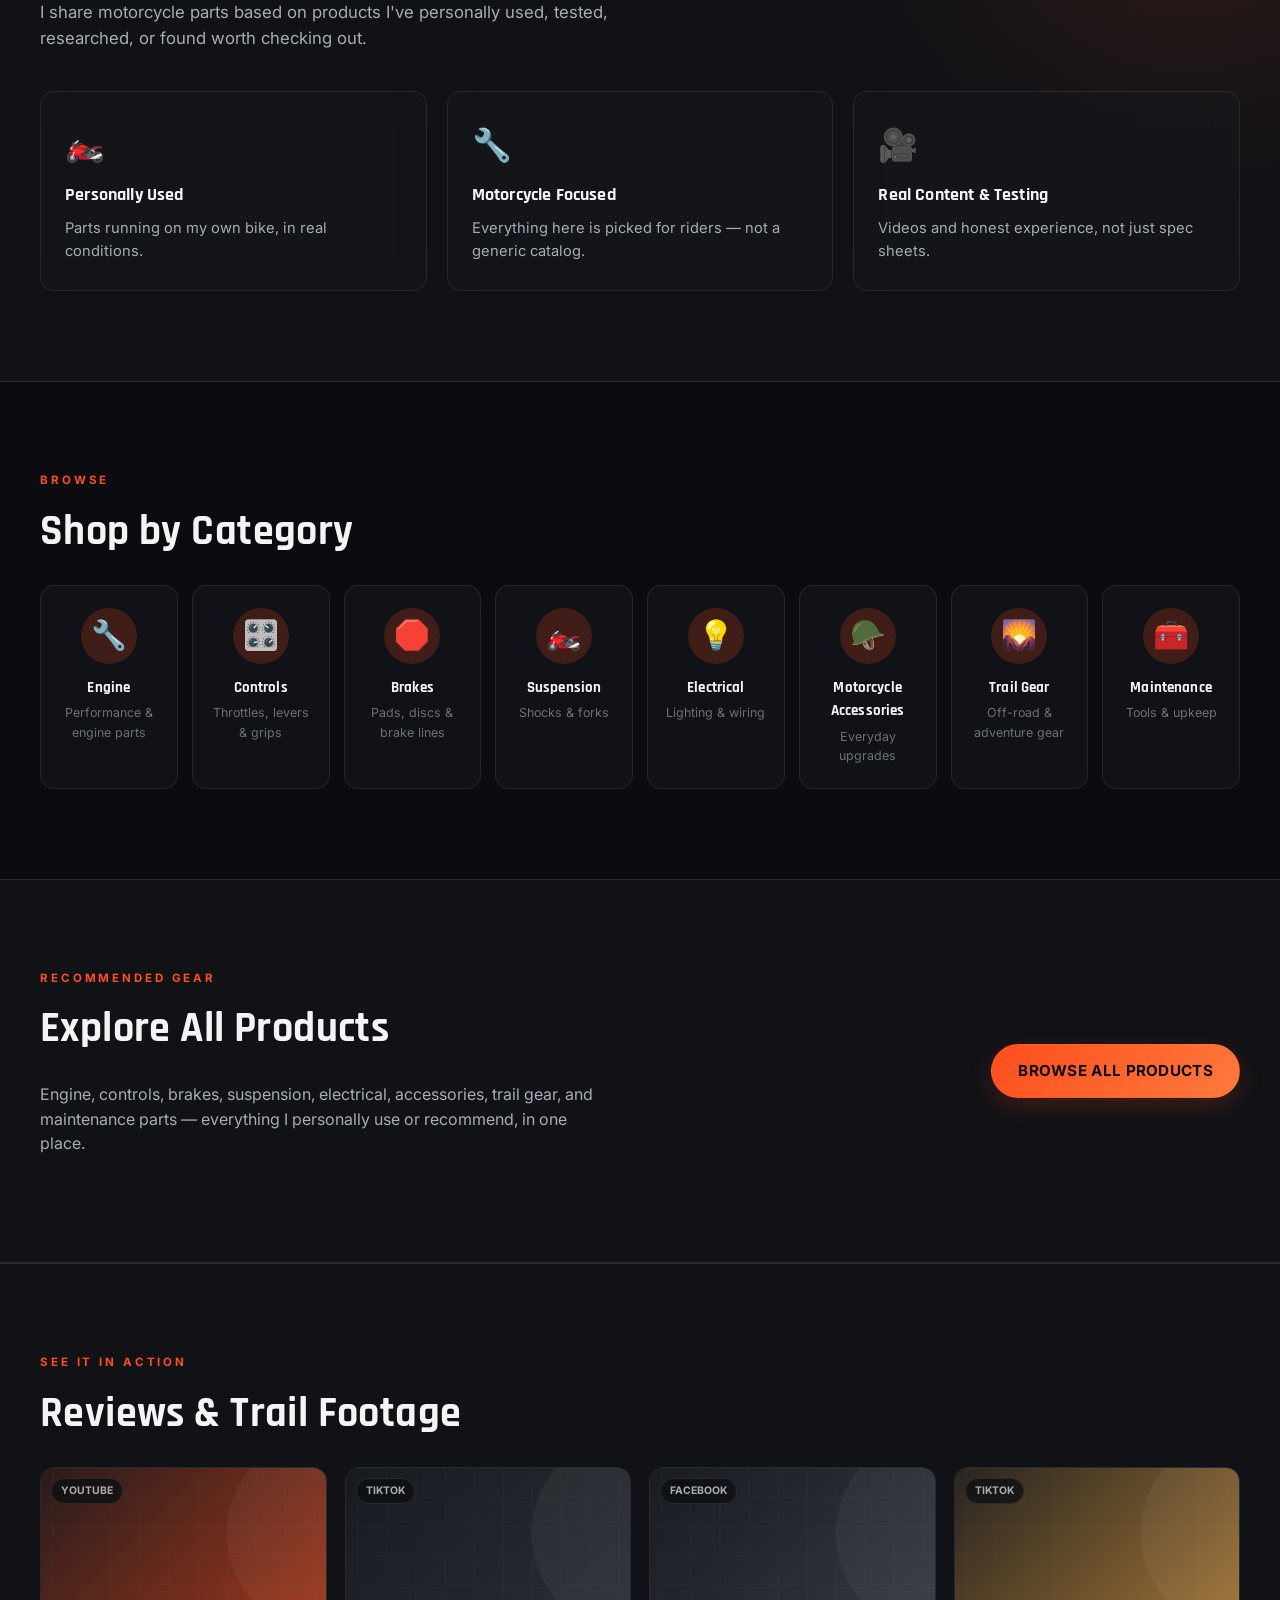
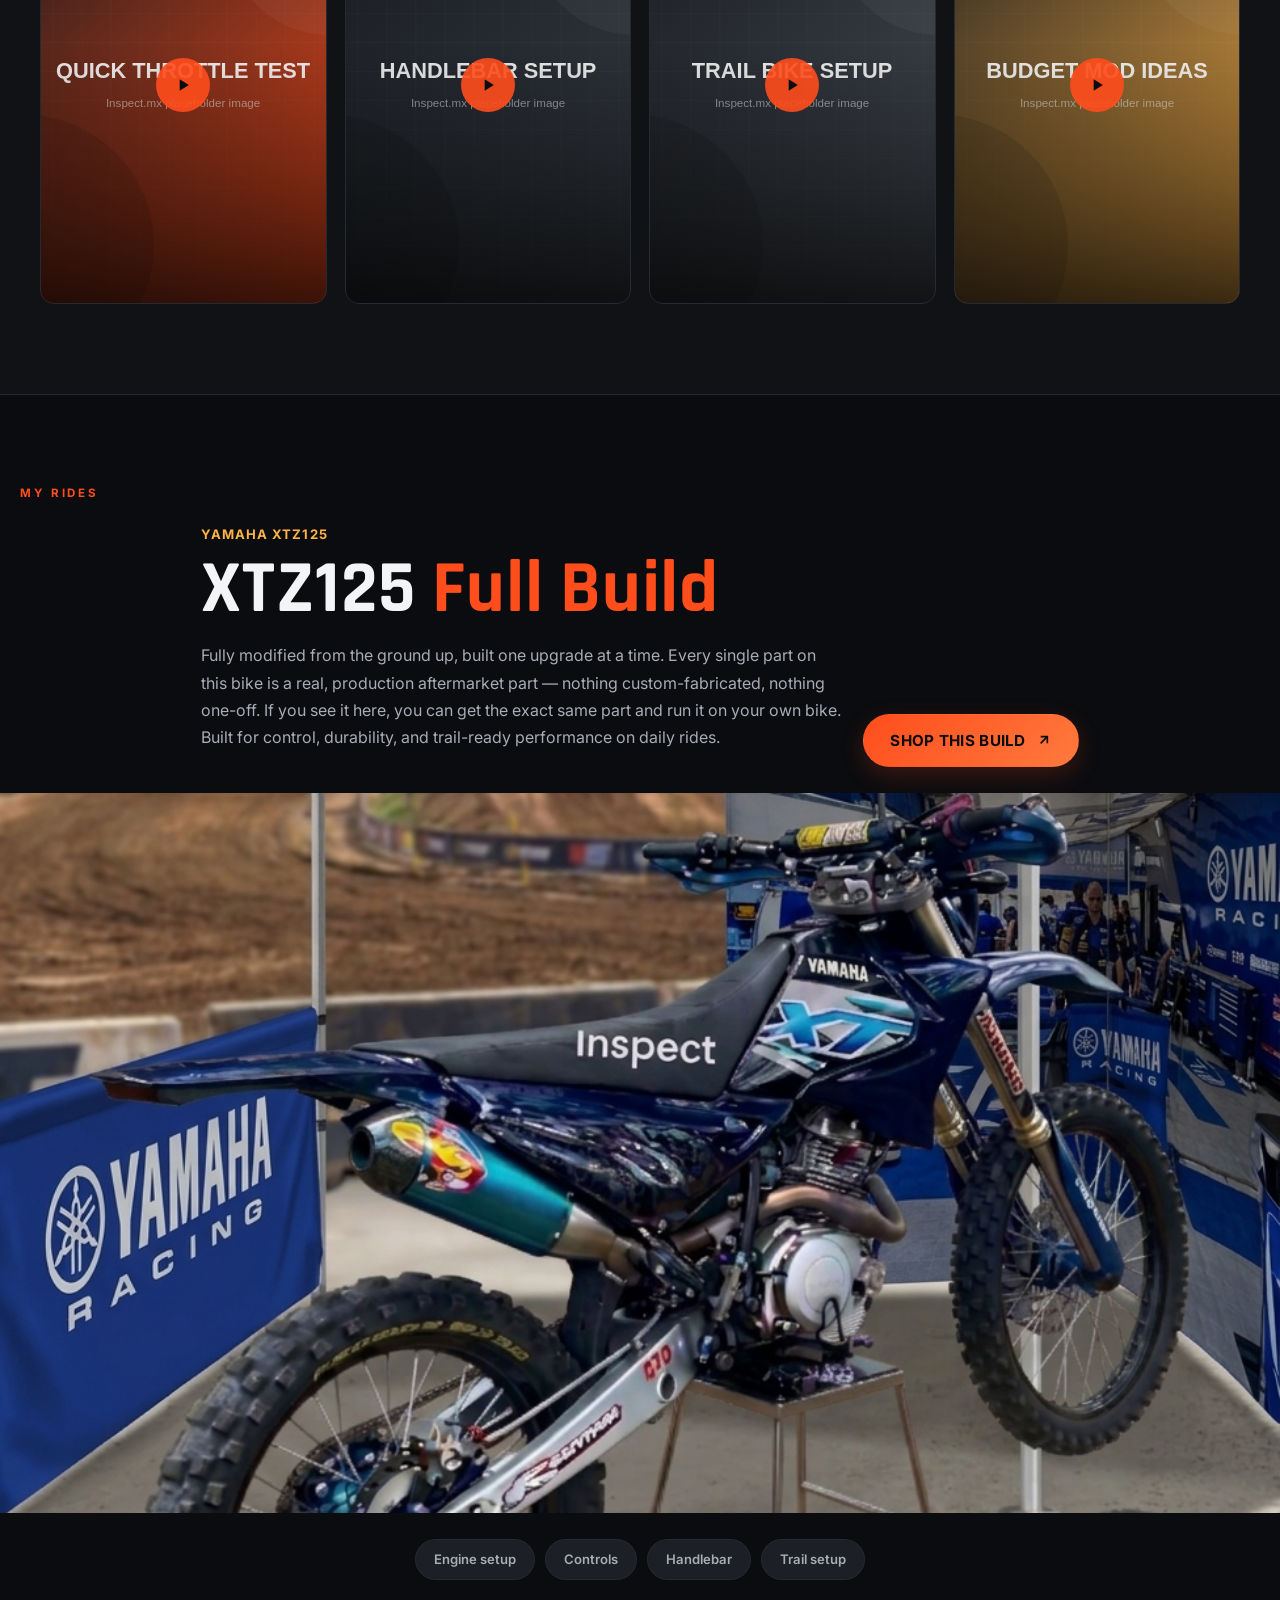
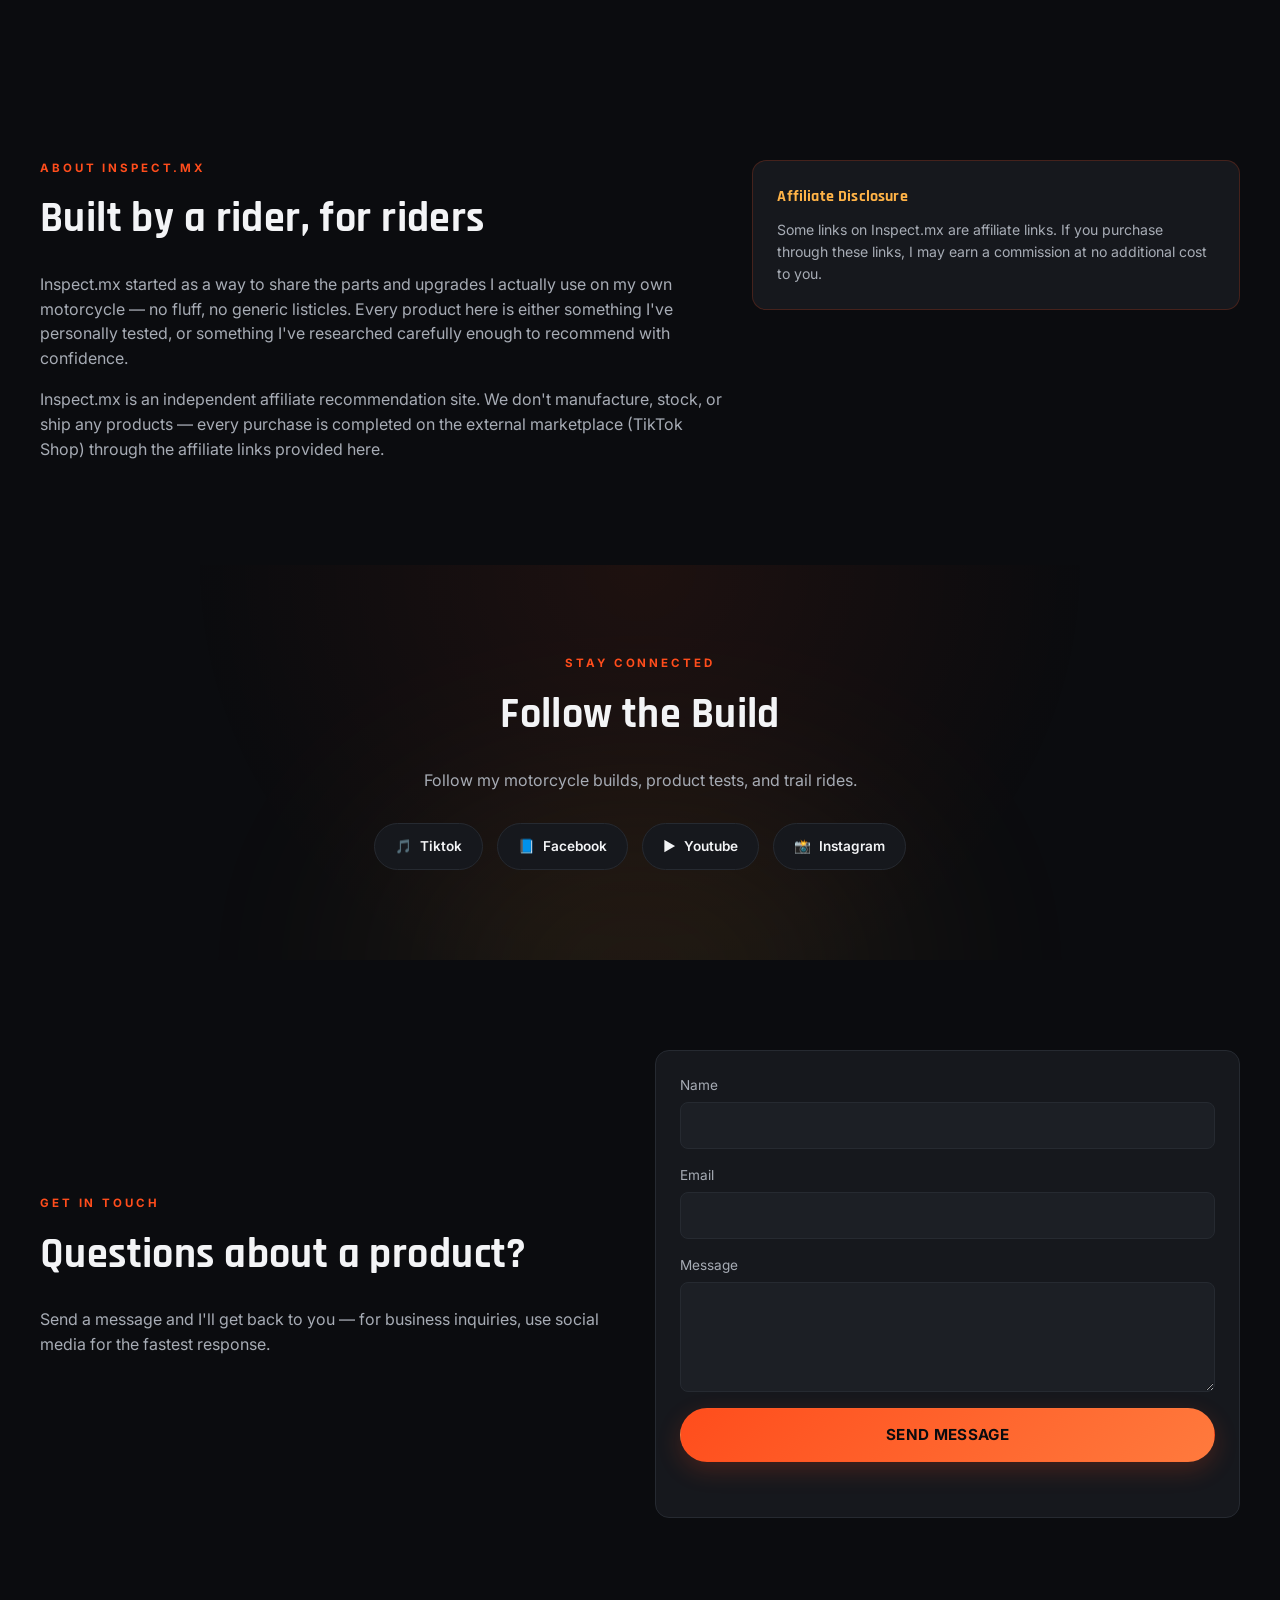
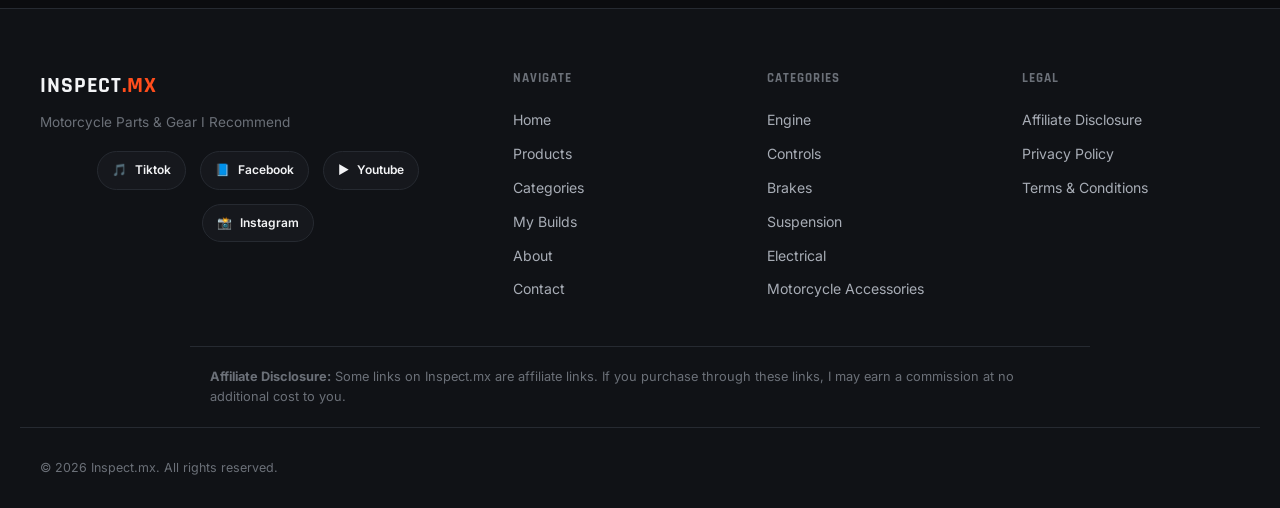
==== commit b4fc8f2e: "Use the Inspect-branded Yamaha photo as the hero text background Replaced the plain ambient-glow bac" ====
--- a/index.html
+++ b/index.html
@@ -86,14 +86,18 @@
 
 <!-- ======================= HERO ======================= -->
 <section class="hero" id="home">
-  <div class="container hero-content">
-    <p class="hero-eyebrow reveal">Motorcycle Parts I Recommend</p>
-    <h1 class="hero-title reveal">INSPECT<span class="accent">.MX</span></h1>
-    <p class="hero-subtitle reveal">Motorcycle Parts &amp; Gear I Recommend</p>
-    <p class="hero-tagline reveal">Real products, real rides, and motorcycle parts worth checking out.</p>
-    <div class="hero-actions reveal">
-      <a href="products.html" class="btn btn-primary">Shop Products</a>
-      <a href="#videos" class="btn btn-outline">Watch My Builds</a>
+  <div class="hero-text-bg">
+    <div class="hero-text-bg-img" style="background-image:url('images/hero-text-bg.jpg')"></div>
+    <div class="hero-text-overlay"></div>
+    <div class="container hero-content">
+      <p class="hero-eyebrow reveal">Motorcycle Parts I Recommend</p>
+      <h1 class="hero-title reveal">INSPECT<span class="accent">.MX</span></h1>
+      <p class="hero-subtitle reveal">Motorcycle Parts &amp; Gear I Recommend</p>
+      <p class="hero-tagline reveal">Real products, real rides, and motorcycle parts worth checking out.</p>
+      <div class="hero-actions reveal">
+        <a href="products.html" class="btn btn-primary">Shop Products</a>
+        <a href="#videos" class="btn btn-outline">Watch My Builds</a>
+      </div>
     </div>
   </div>
 
--- a/css/style.css
+++ b/css/style.css
@@ -443,36 +443,38 @@
   align-items: center;
   text-align: center;
   overflow: hidden;
-  padding: 150px 0 0;
-}
-.hero-content { position: relative; z-index: 2; max-width: 760px; margin-bottom: 56px; }
-
-/* Ambient gradient-mesh glow behind the hero text */
-.hero::before, .hero::after {
-  content: "";
-  position: absolute;
-  border-radius: 50%;
-  filter: blur(90px);
-  pointer-events: none;
-  z-index: 0;
-  opacity: 0.3;
-}
-.hero::before {
-  width: 420px; height: 420px;
-  background: var(--accent);
-  top: -140px; left: -110px;
-  animation: ambientFloat1 16s ease-in-out infinite;
-}
-.hero::after {
-  width: 360px; height: 360px;
-  background: var(--accent-2);
-  top: 40px; right: -120px;
-  animation: ambientFloat2 20s ease-in-out infinite;
-}
-@keyframes ambientFloat1 { 0%, 100% { transform: translate(0,0); } 50% { transform: translate(30px, 40px); } }
-@keyframes ambientFloat2 { 0%, 100% { transform: translate(0,0); } 50% { transform: translate(-25px, -30px); } }
+}
+
+/* Text section — the "Inspect" build photo as a background, with a
+   dark + ember-tinted overlay baked in so the headline stays legible. */
+.hero-text-bg {
+  position: relative;
+  width: 100%;
+  overflow: hidden;
+  padding: 150px 0 60px;
+}
+.hero-text-bg-img {
+  position: absolute; inset: -6%;
+  background-size: cover;
+  background-position: center 30%;
+  animation: heroKenBurns 24s ease-in-out infinite alternate;
+  will-change: transform;
+}
+.hero-text-overlay {
+  position: absolute; inset: 0;
+  background:
+    linear-gradient(180deg, rgba(11,12,15,0.74) 0%, rgba(11,12,15,0.58) 45%, rgba(11,12,15,0.88) 100%),
+    radial-gradient(circle at 18% 18%, rgba(255,77,28,0.4), transparent 45%),
+    radial-gradient(circle at 85% 75%, rgba(255,179,71,0.28), transparent 45%);
+}
+.hero-content { position: relative; z-index: 2; max-width: 760px; margin: 0 auto; }
+
 @media (prefers-reduced-motion: reduce) {
-  .hero::before, .hero::after { animation: none; }
+  .hero-text-bg-img { animation: none; }
+}
+
+@media (min-width: 700px) {
+  .hero-text-bg { padding: 170px 0 80px; }
 }
 
 /* Full-bleed motorcycle photo strip — kept separate from the text so
@@ -527,7 +529,6 @@
 }
 
 @media (min-width: 700px) {
-  .hero { padding-top: 170px; }
   .hero-media-full { aspect-ratio: 21/9; }
 }
 
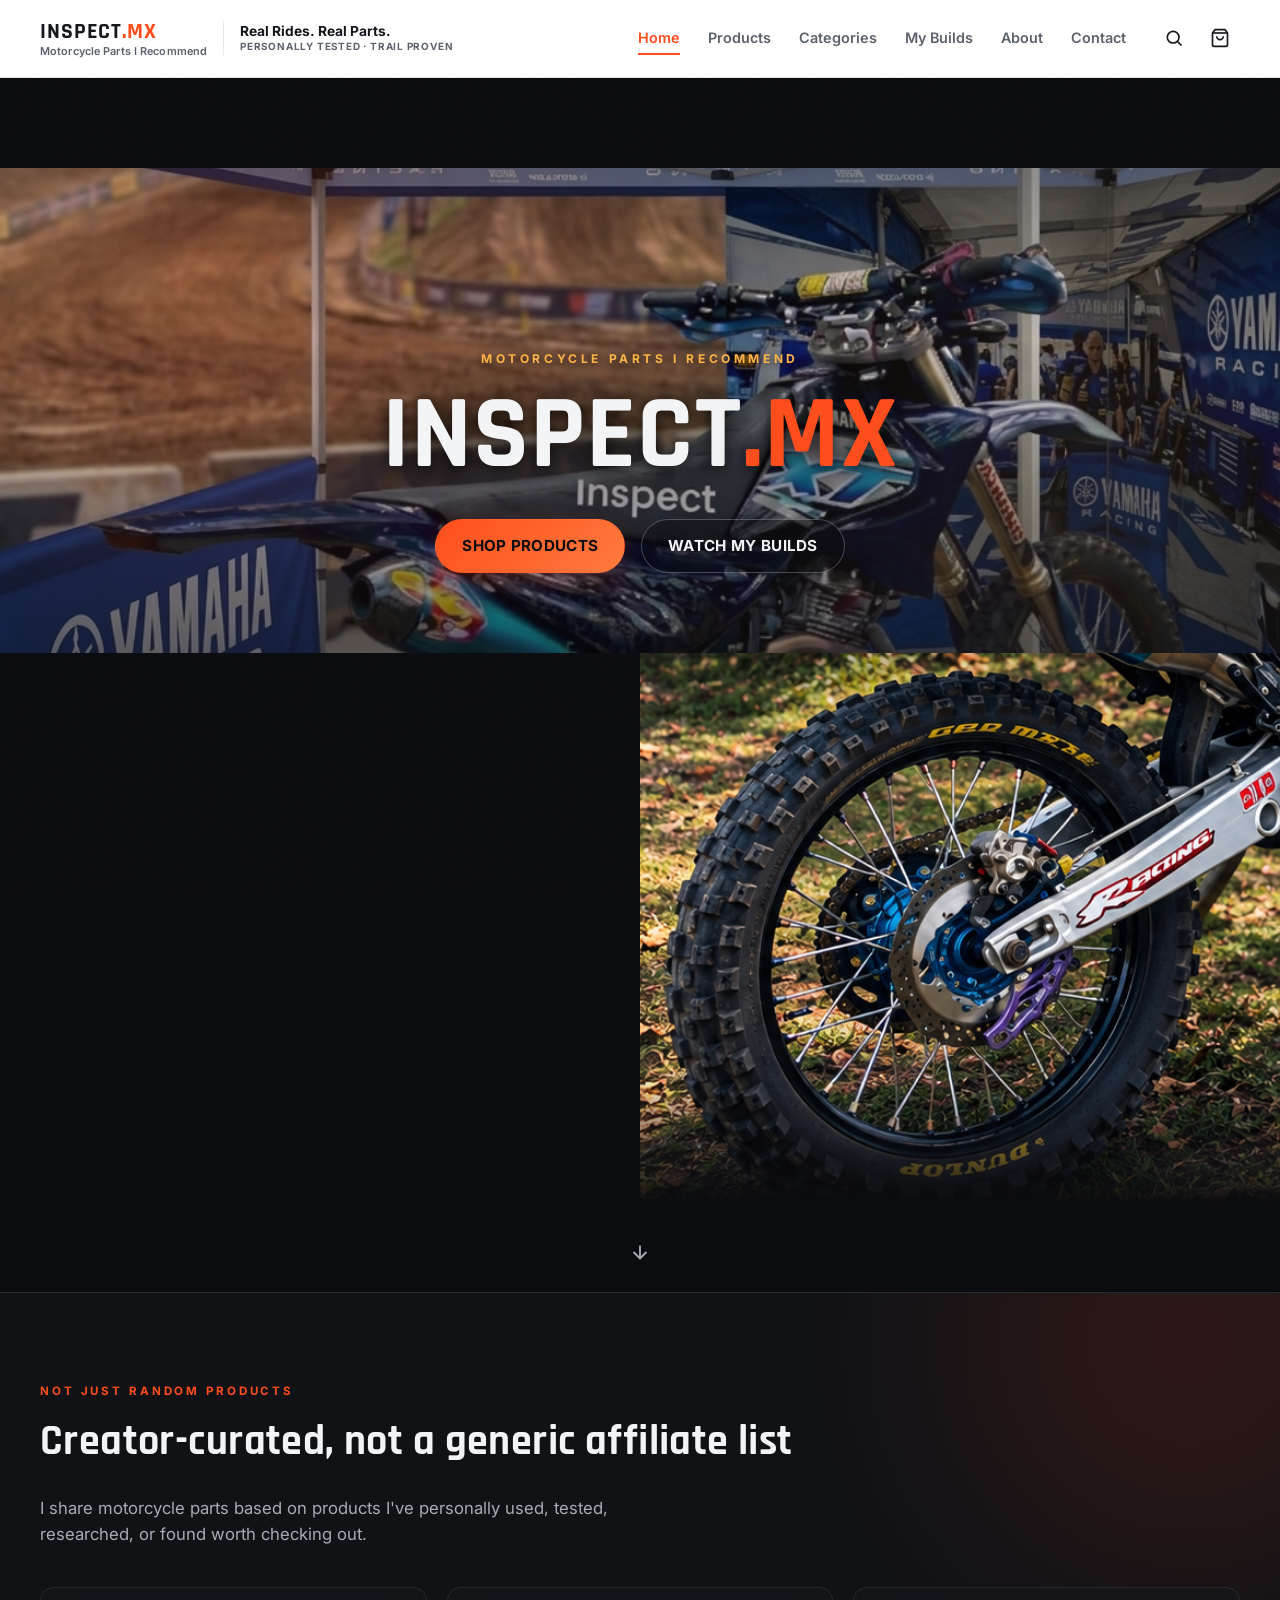
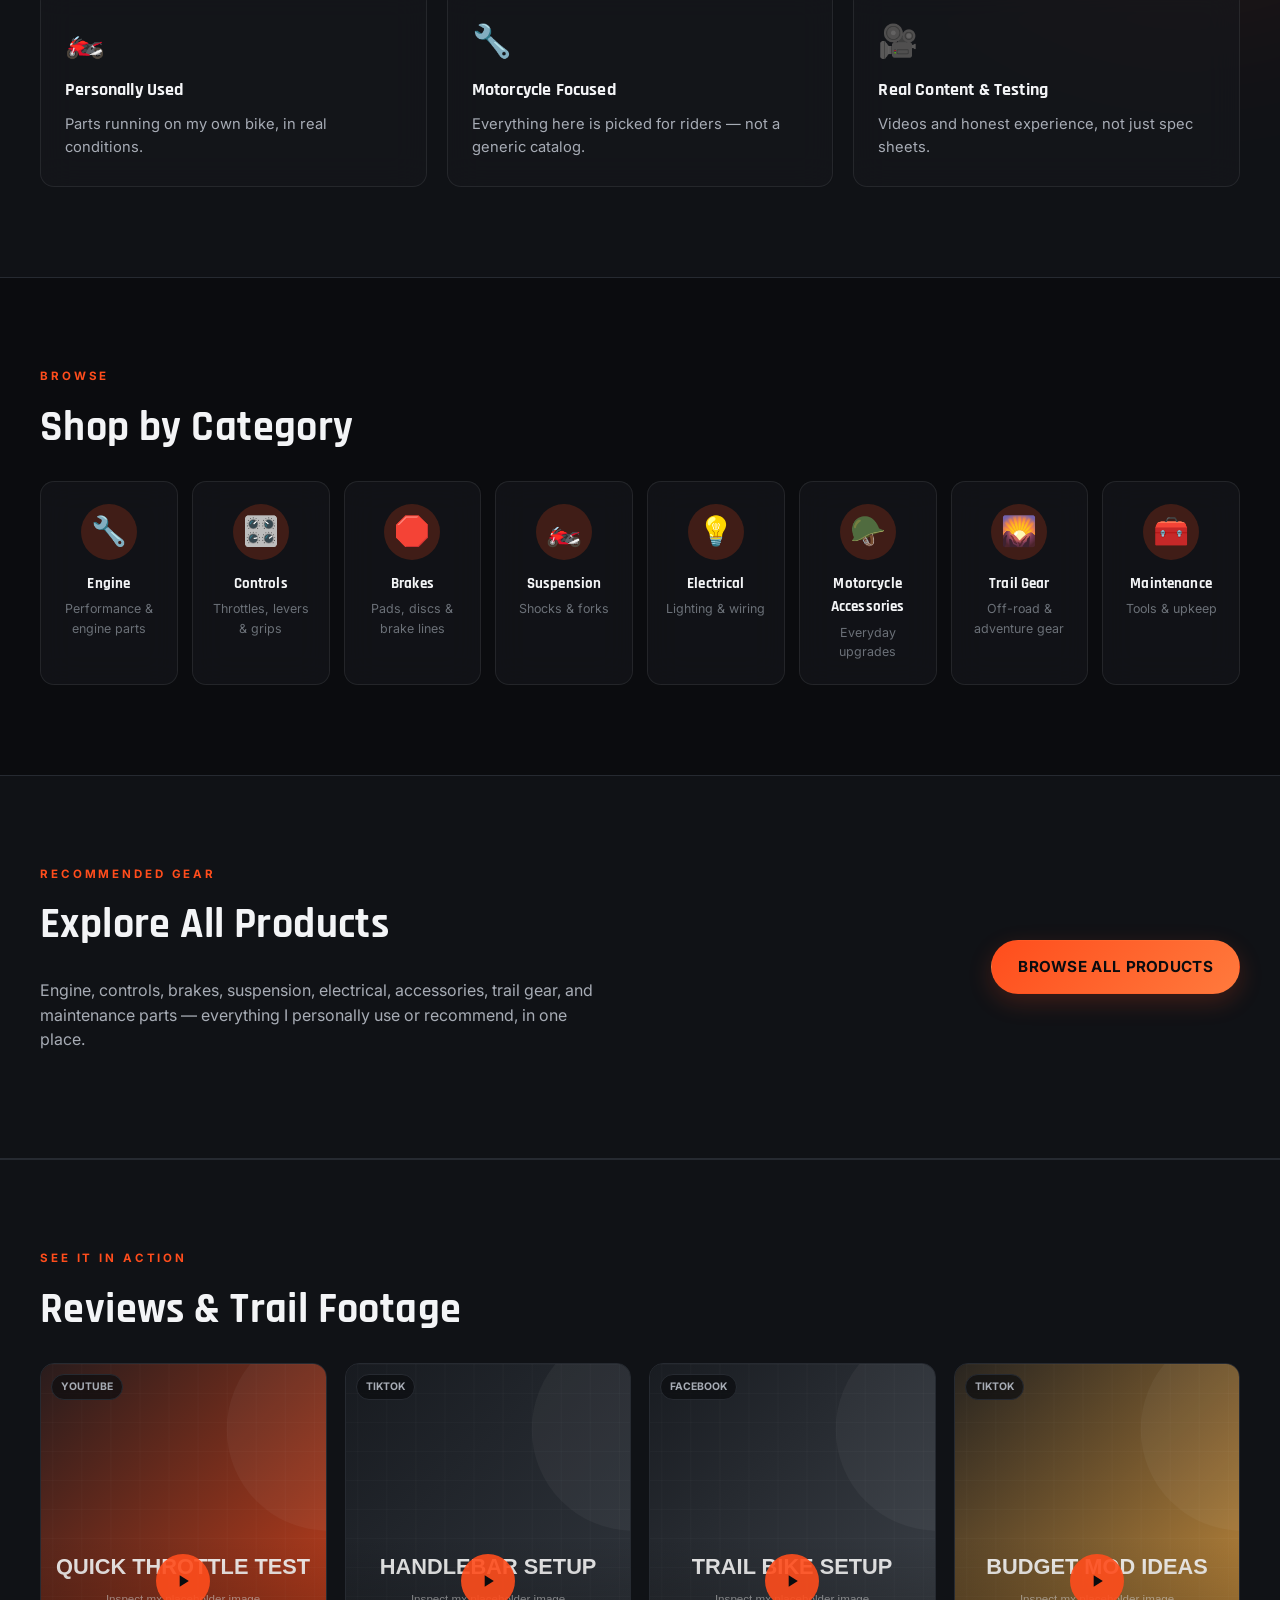
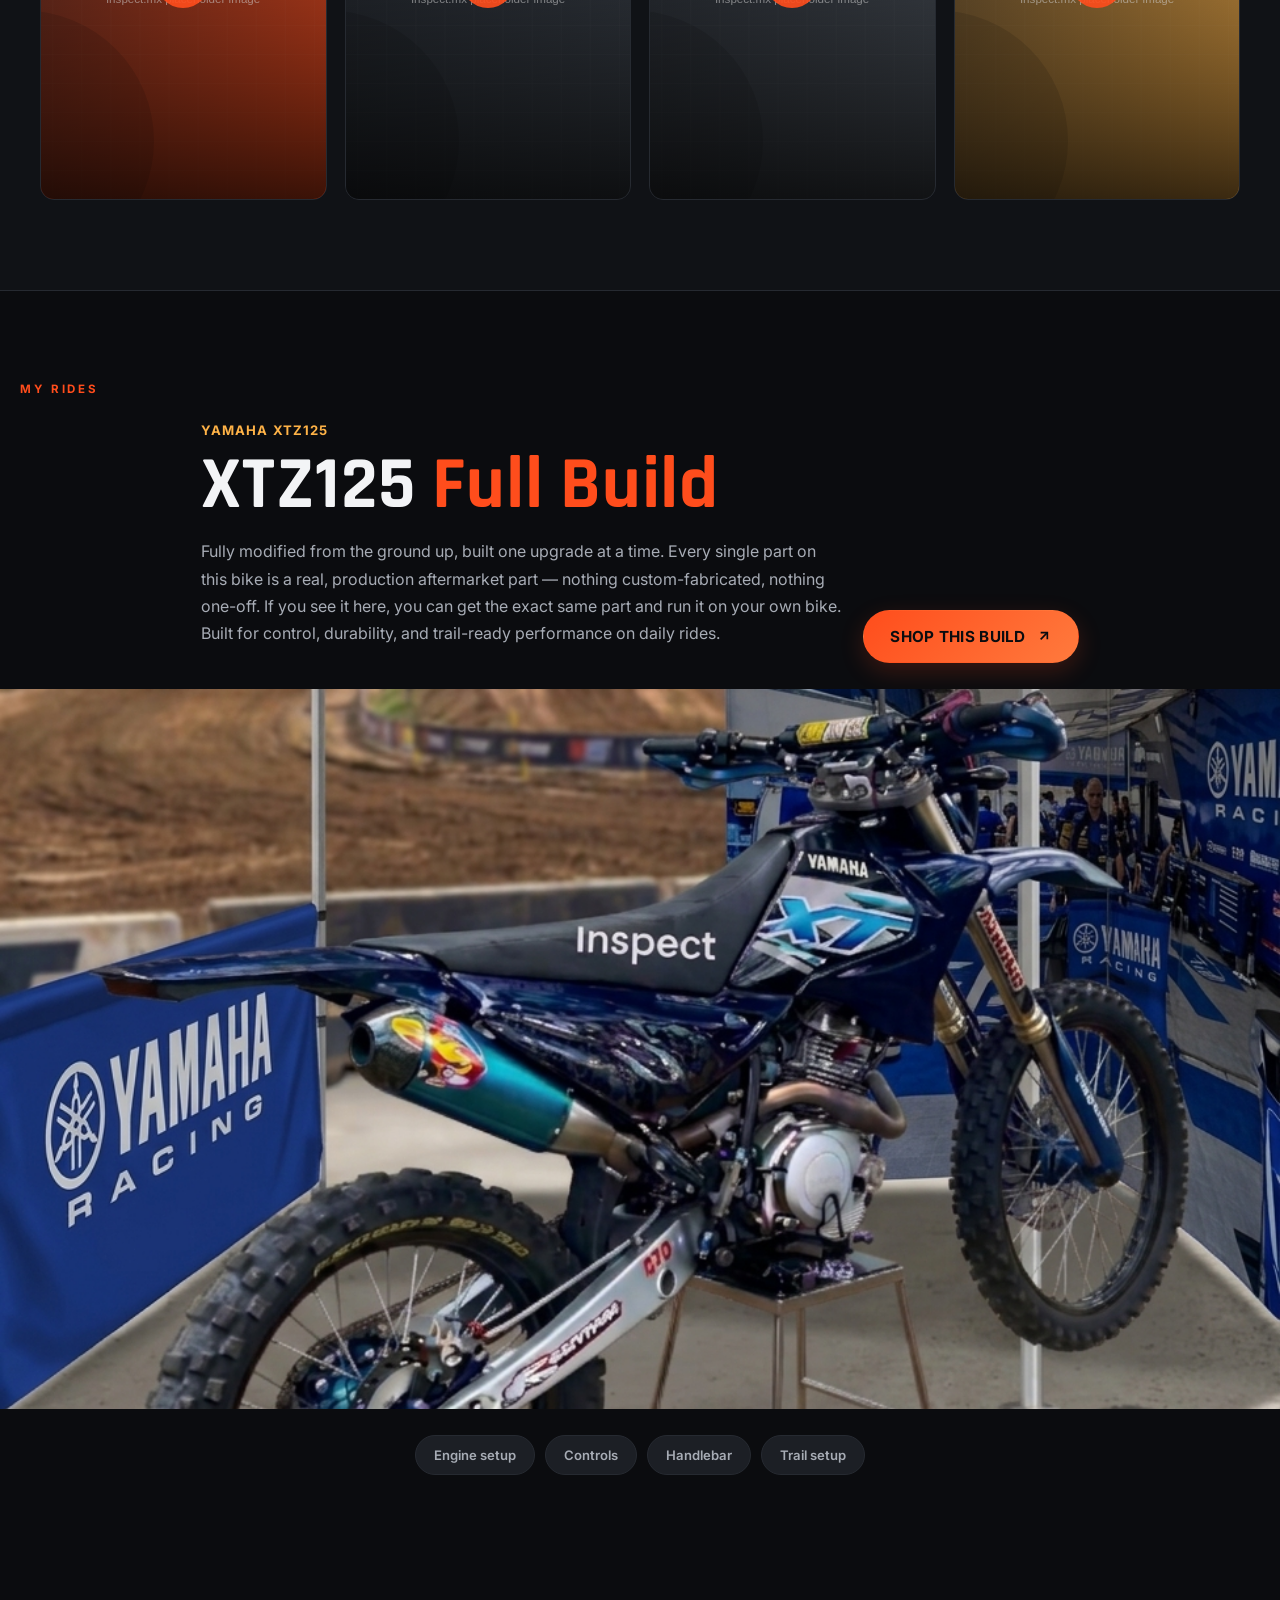
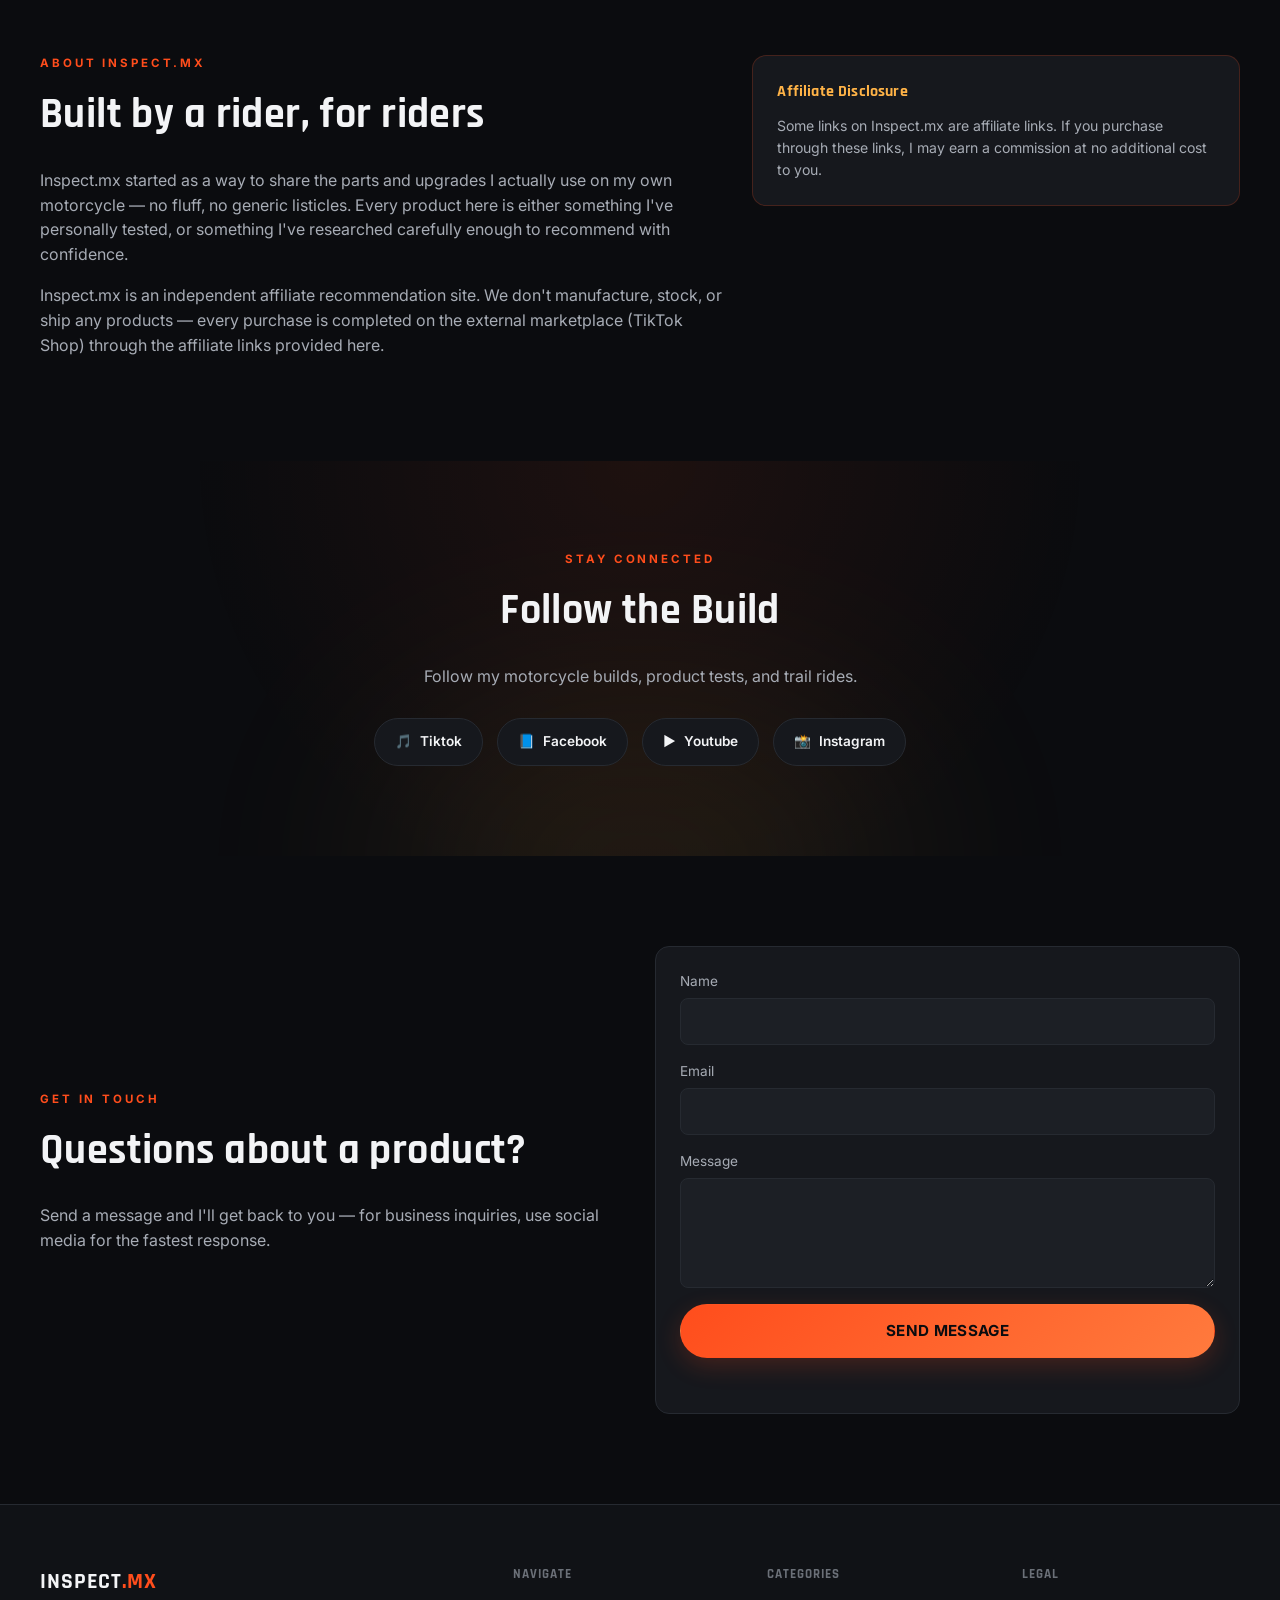
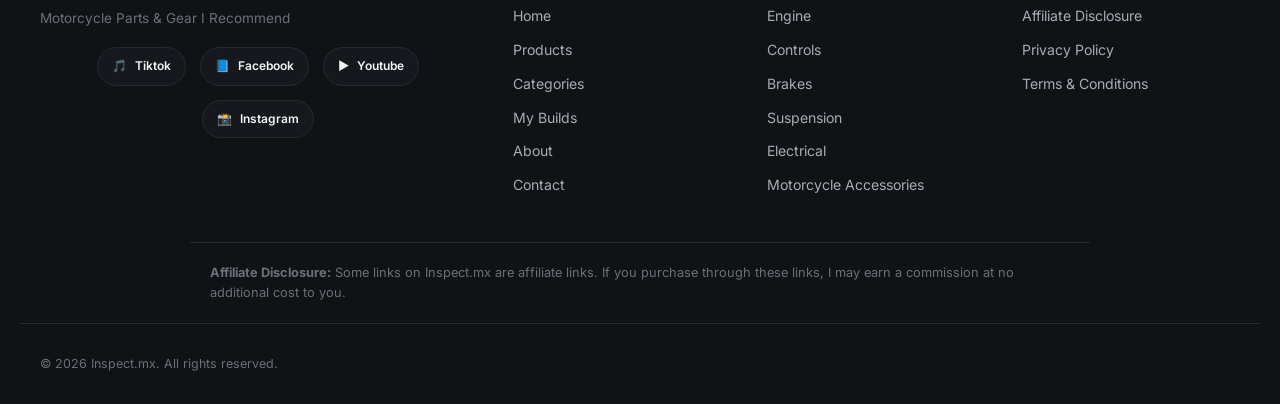
==== commit 6e52be15: "Remove hero subtitle/tagline text, clean up unused CSS The two lines of body copy were hard to read " ====
--- a/index.html
+++ b/index.html
@@ -92,8 +92,6 @@
     <div class="container hero-content">
       <p class="hero-eyebrow reveal">Motorcycle Parts I Recommend</p>
       <h1 class="hero-title reveal">INSPECT<span class="accent">.MX</span></h1>
-      <p class="hero-subtitle reveal">Motorcycle Parts &amp; Gear I Recommend</p>
-      <p class="hero-tagline reveal">Real products, real rides, and motorcycle parts worth checking out.</p>
       <div class="hero-actions reveal">
         <a href="products.html" class="btn btn-primary">Shop Products</a>
         <a href="#videos" class="btn btn-outline">Watch My Builds</a>
--- a/css/style.css
+++ b/css/style.css
@@ -454,24 +454,19 @@
   padding: 150px 0 60px;
 }
 .hero-text-bg-img {
-  position: absolute; inset: -6%;
+  position: absolute; inset: 0;
   background-size: cover;
   background-position: center 30%;
-  animation: heroKenBurns 24s ease-in-out infinite alternate;
-  will-change: transform;
 }
 .hero-text-overlay {
   position: absolute; inset: 0;
   background:
-    linear-gradient(180deg, rgba(11,12,15,0.74) 0%, rgba(11,12,15,0.58) 45%, rgba(11,12,15,0.88) 100%),
-    radial-gradient(circle at 18% 18%, rgba(255,77,28,0.4), transparent 45%),
-    radial-gradient(circle at 85% 75%, rgba(255,179,71,0.28), transparent 45%);
-}
+    linear-gradient(180deg, rgba(11,12,15,0.3) 0%, rgba(11,12,15,0.05) 35%, rgba(11,12,15,0.55) 100%),
+    radial-gradient(circle at 18% 18%, rgba(255,77,28,0.18), transparent 45%),
+    radial-gradient(circle at 85% 75%, rgba(255,179,71,0.12), transparent 45%);
+}
+
 .hero-content { position: relative; z-index: 2; max-width: 760px; margin: 0 auto; }
-
-@media (prefers-reduced-motion: reduce) {
-  .hero-text-bg-img { animation: none; }
-}
 
 @media (min-width: 700px) {
   .hero-text-bg { padding: 170px 0 80px; }
@@ -539,24 +534,13 @@
   font-weight: 700;
   color: var(--accent-2);
   margin-bottom: 18px;
+  text-shadow: 0 2px 10px rgba(0,0,0,0.7);
 }
 .hero-title {
   font-size: clamp(3rem, 14vw, 6.5rem);
   line-height: 0.95;
-  margin-bottom: 10px;
-  text-shadow: 0 10px 40px rgba(0,0,0,0.5);
-}
-.hero-subtitle {
-  font-size: clamp(1.1rem, 3vw, 1.6rem);
-  font-weight: 600;
-  color: var(--text);
-  margin-bottom: 14px;
-}
-.hero-tagline {
-  color: var(--text-dim);
-  max-width: 520px;
-  margin: 0 auto 34px;
-  font-size: 1rem;
+  margin-bottom: 34px;
+  text-shadow: 0 2px 16px rgba(0,0,0,0.75), 0 10px 44px rgba(0,0,0,0.6);
 }
 .hero-actions {
   display: flex;
@@ -564,13 +548,16 @@
   justify-content: center;
   flex-wrap: wrap;
 }
+.hero-actions .btn-outline {
+  background: rgba(11,12,15,0.4);
+  backdrop-filter: blur(8px);
+  -webkit-backdrop-filter: blur(8px);
+}
 
 .reveal[style] { } /* placeholder to keep specificity simple */
 .hero-eyebrow.reveal.in-view { animation-delay: 0s; }
 .hero-title.reveal.in-view { animation-delay: 0.08s; }
-.hero-subtitle.reveal.in-view { animation-delay: 0.16s; }
-.hero-tagline.reveal.in-view { animation-delay: 0.24s; }
-.hero-actions.reveal.in-view { animation-delay: 0.32s; }
+.hero-actions.reveal.in-view { animation-delay: 0.16s; }
 
 .scroll-cue {
   position: absolute;
